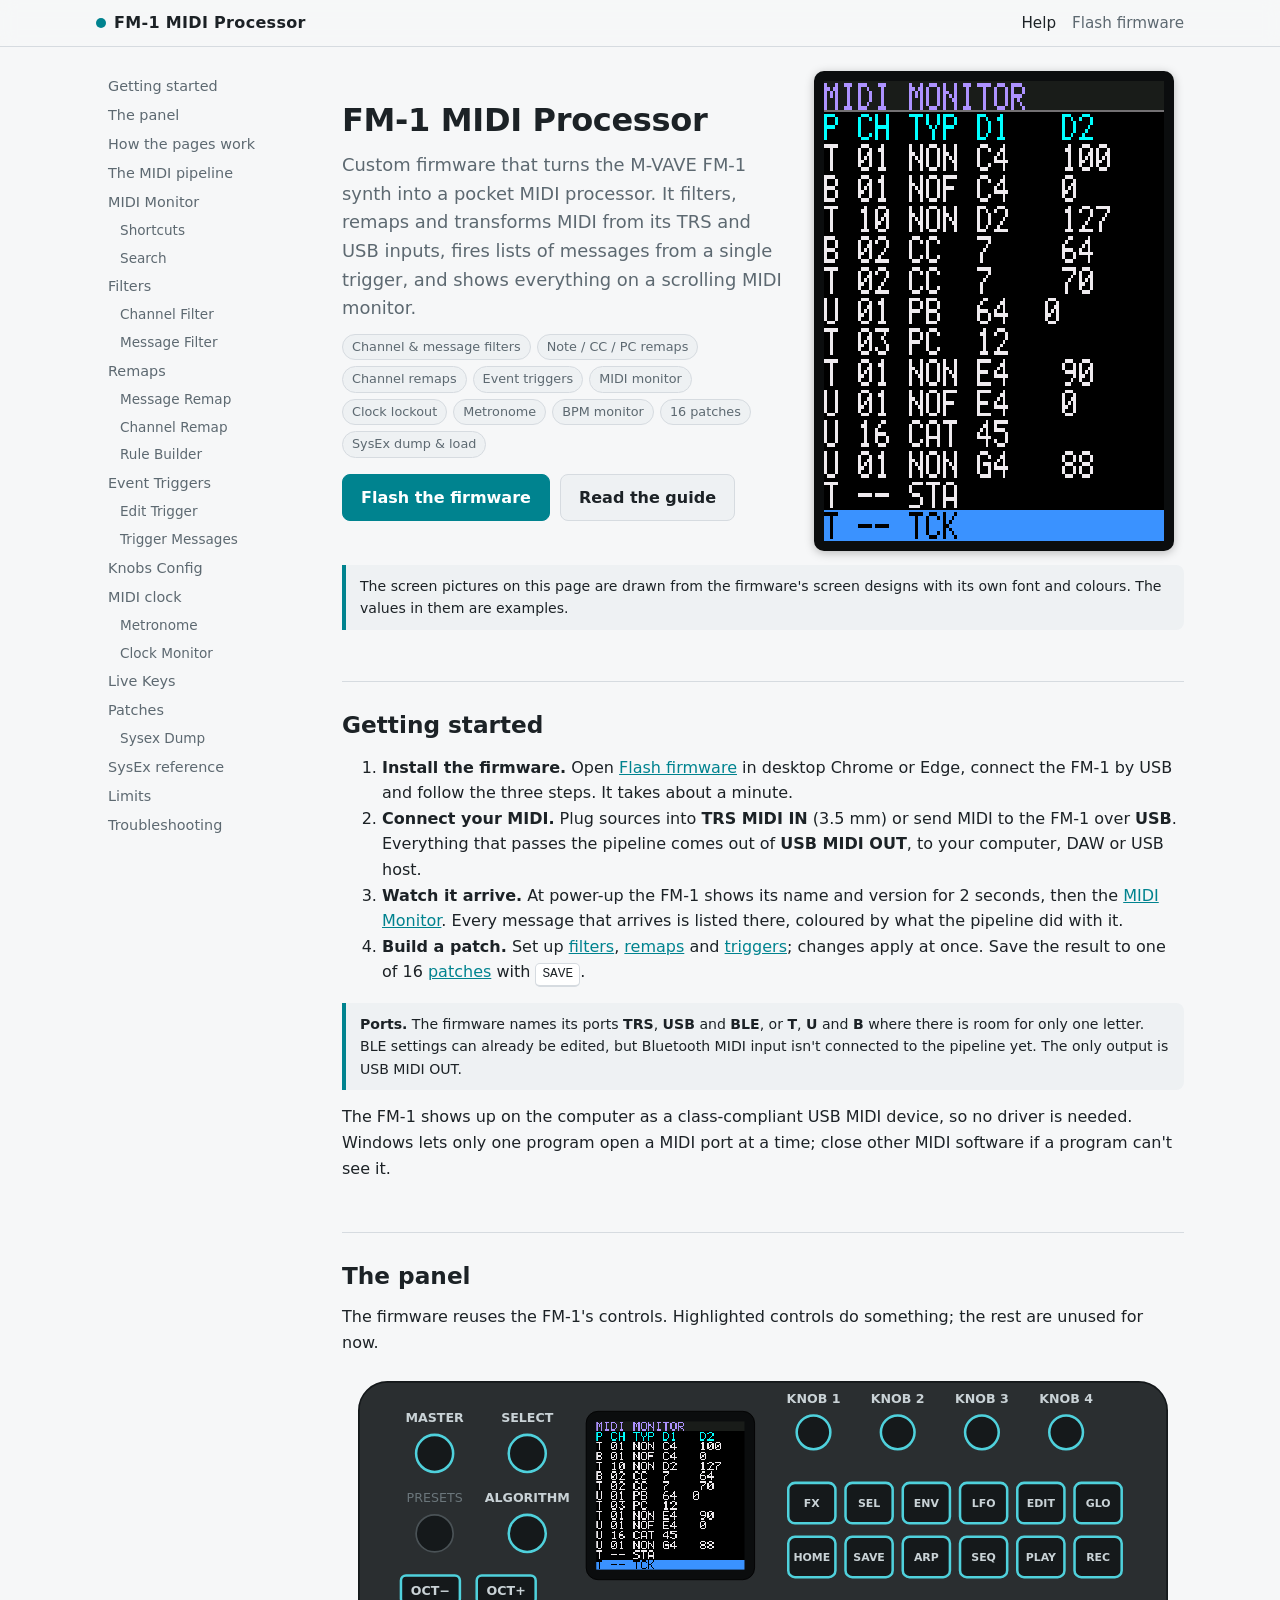
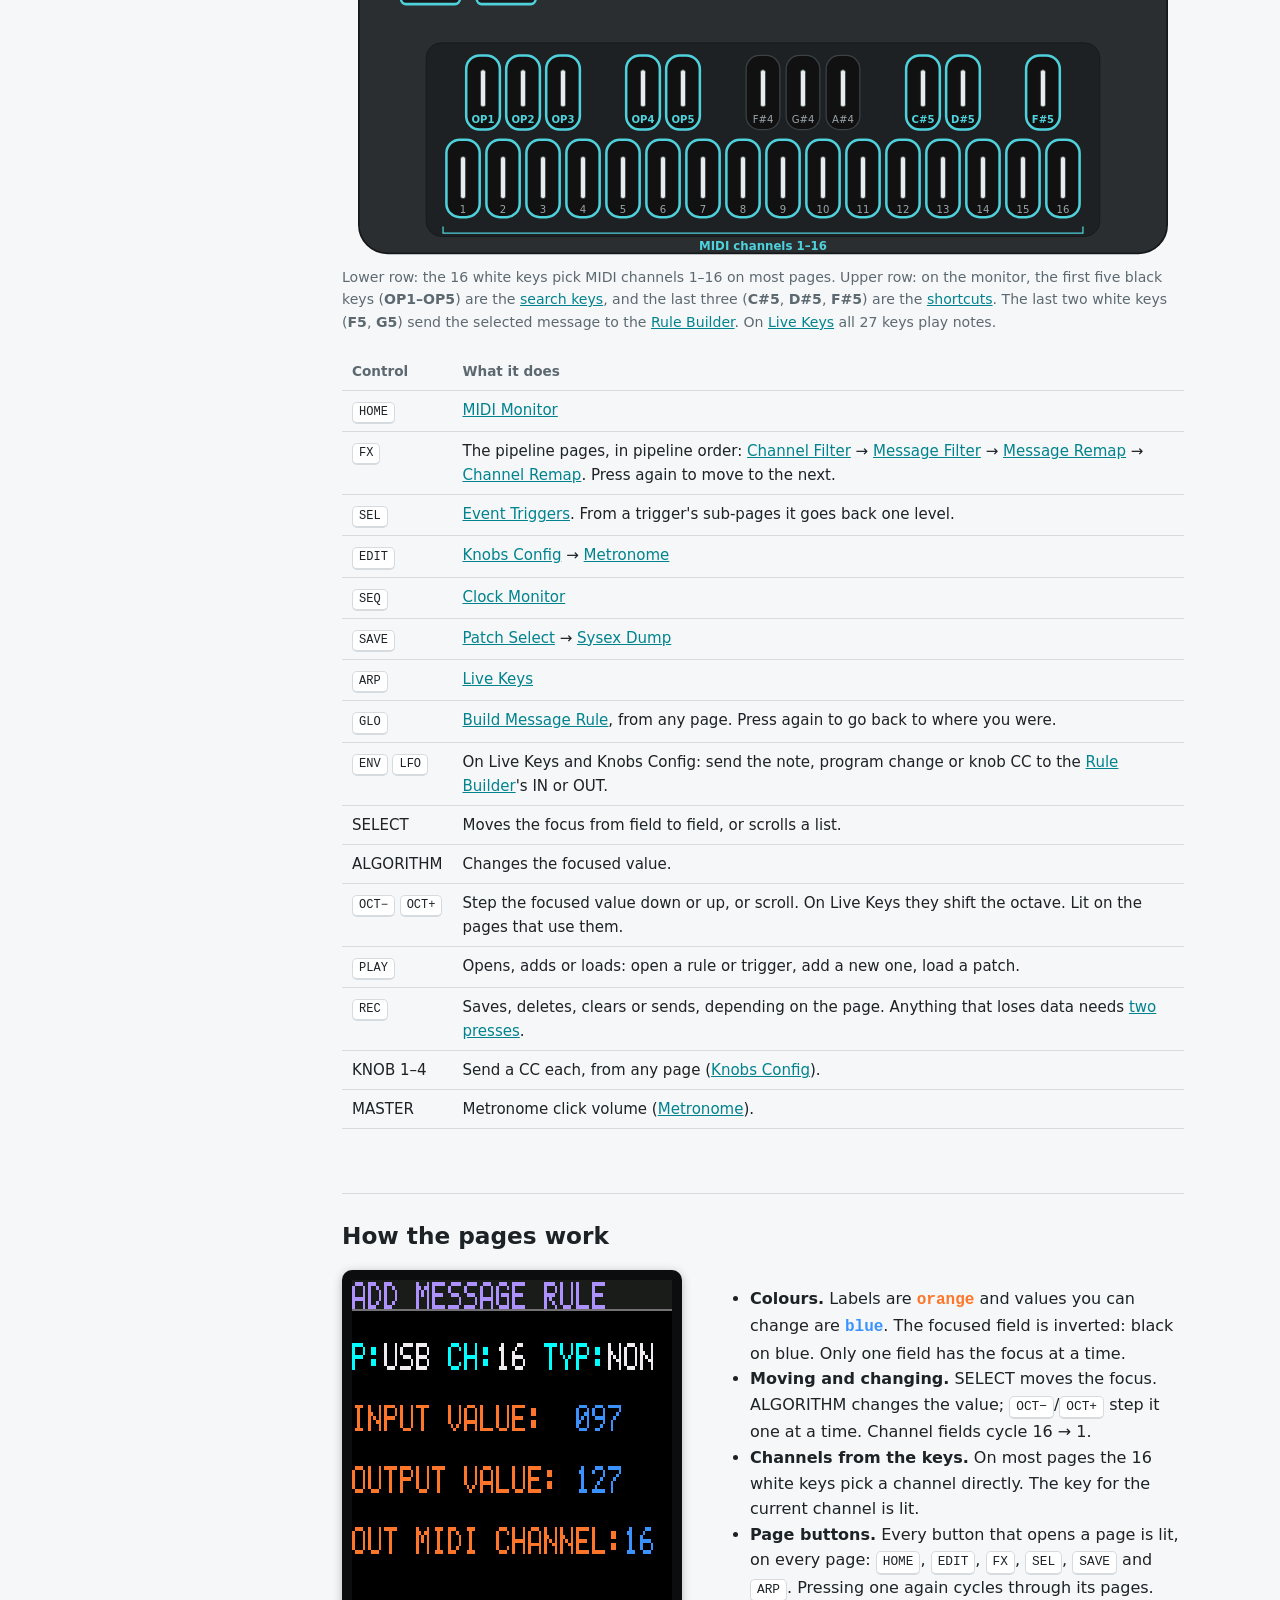
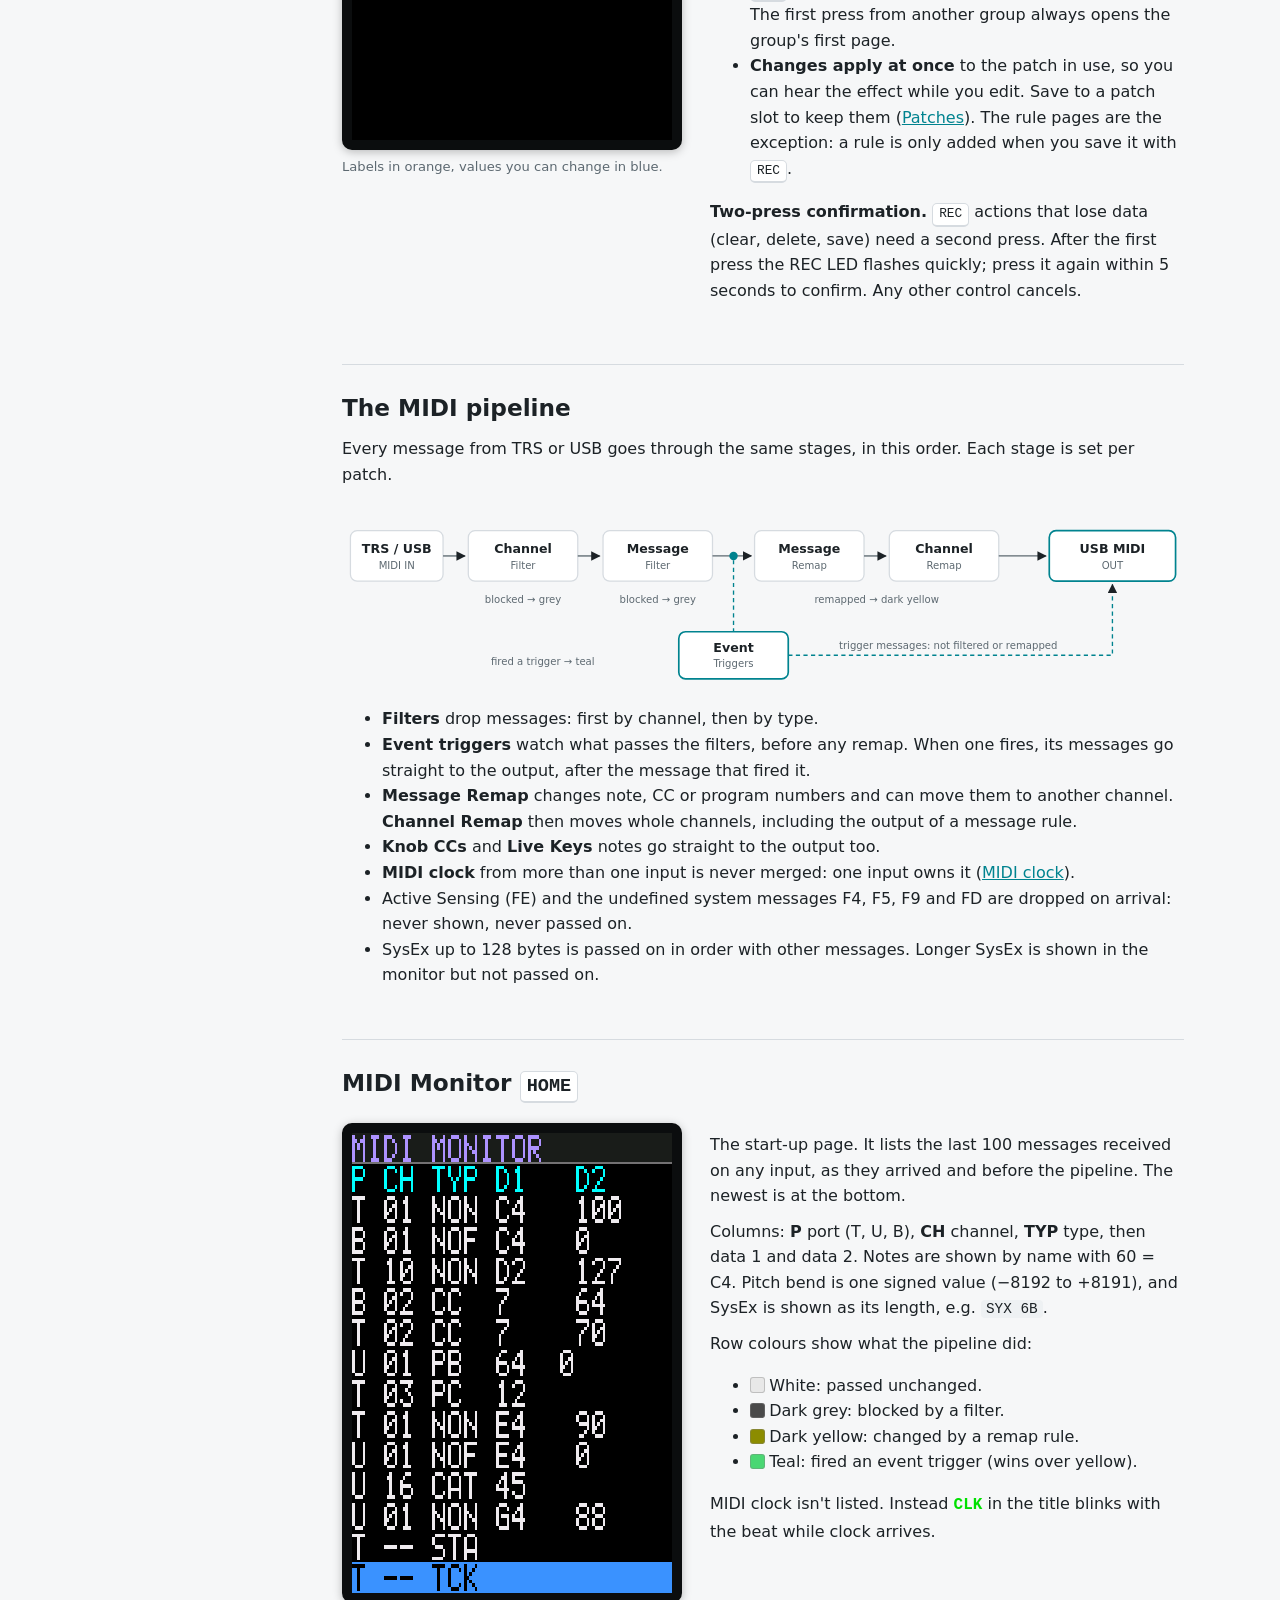
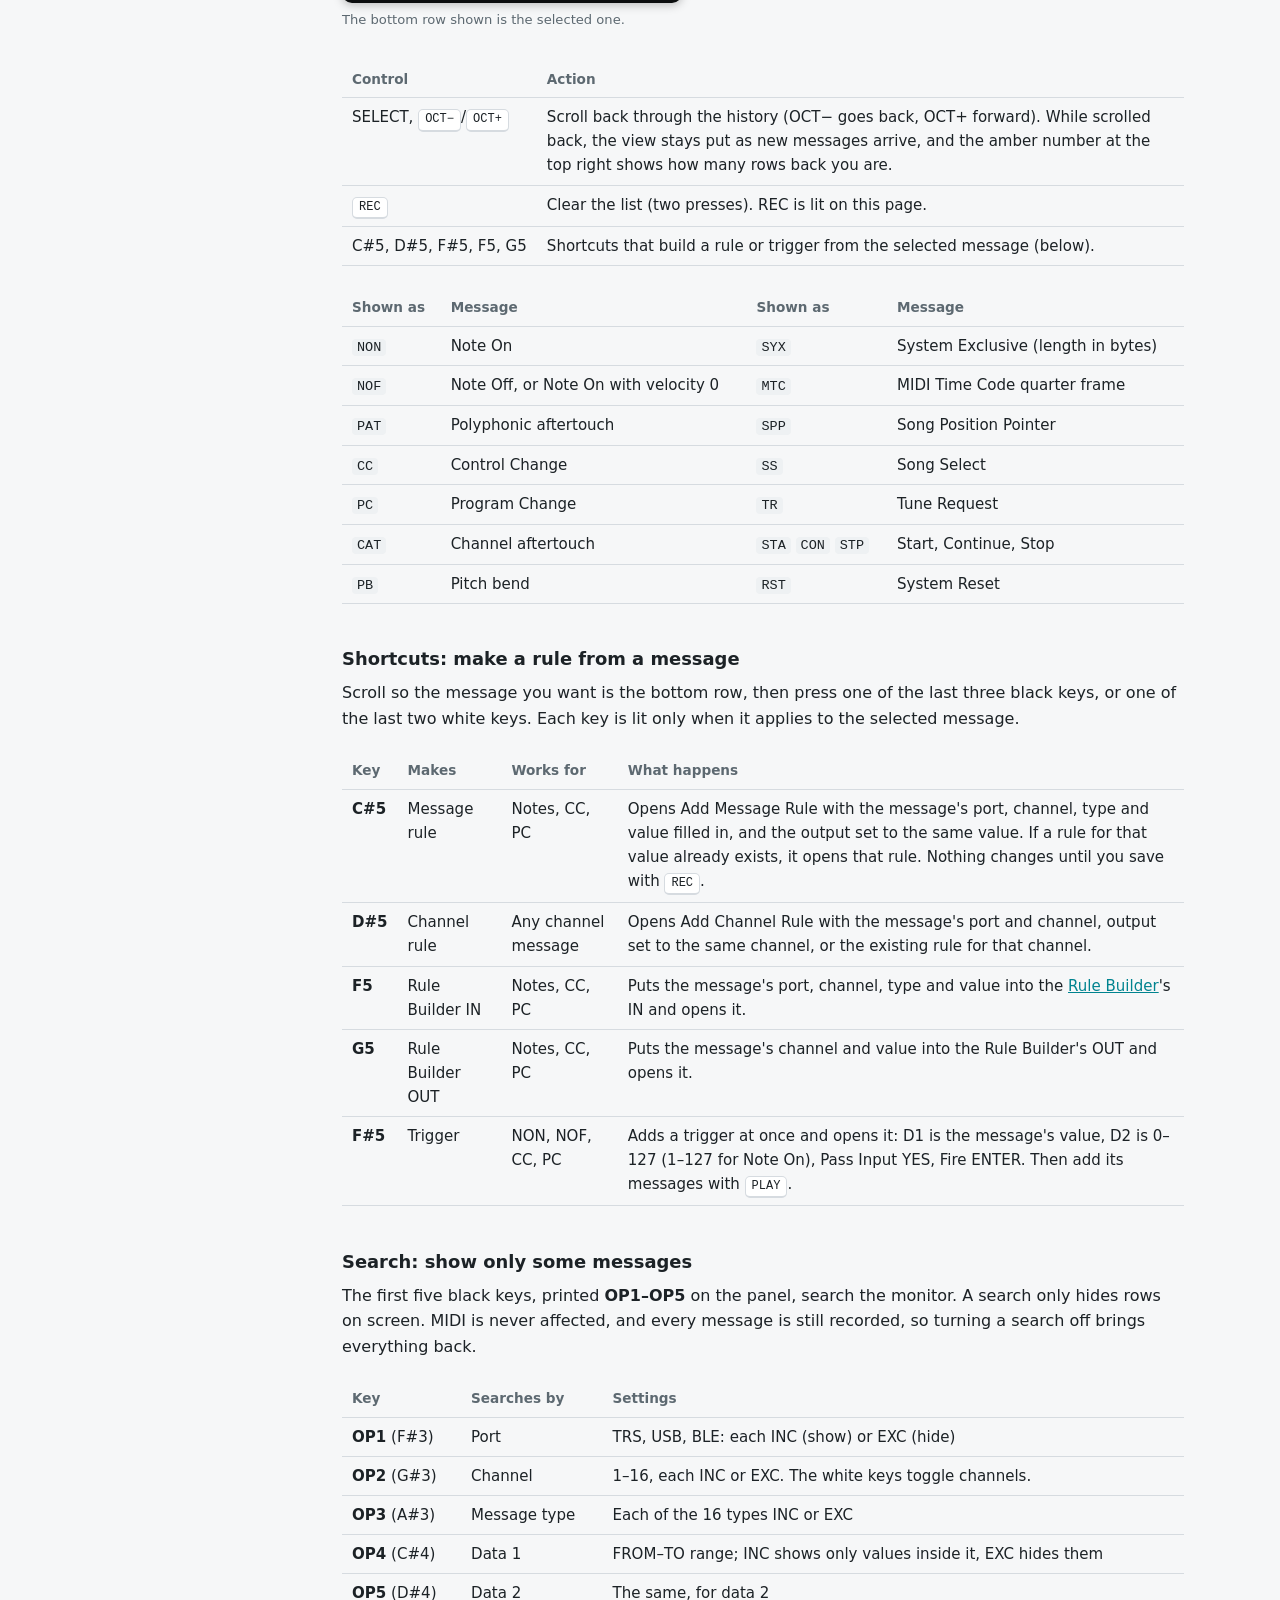
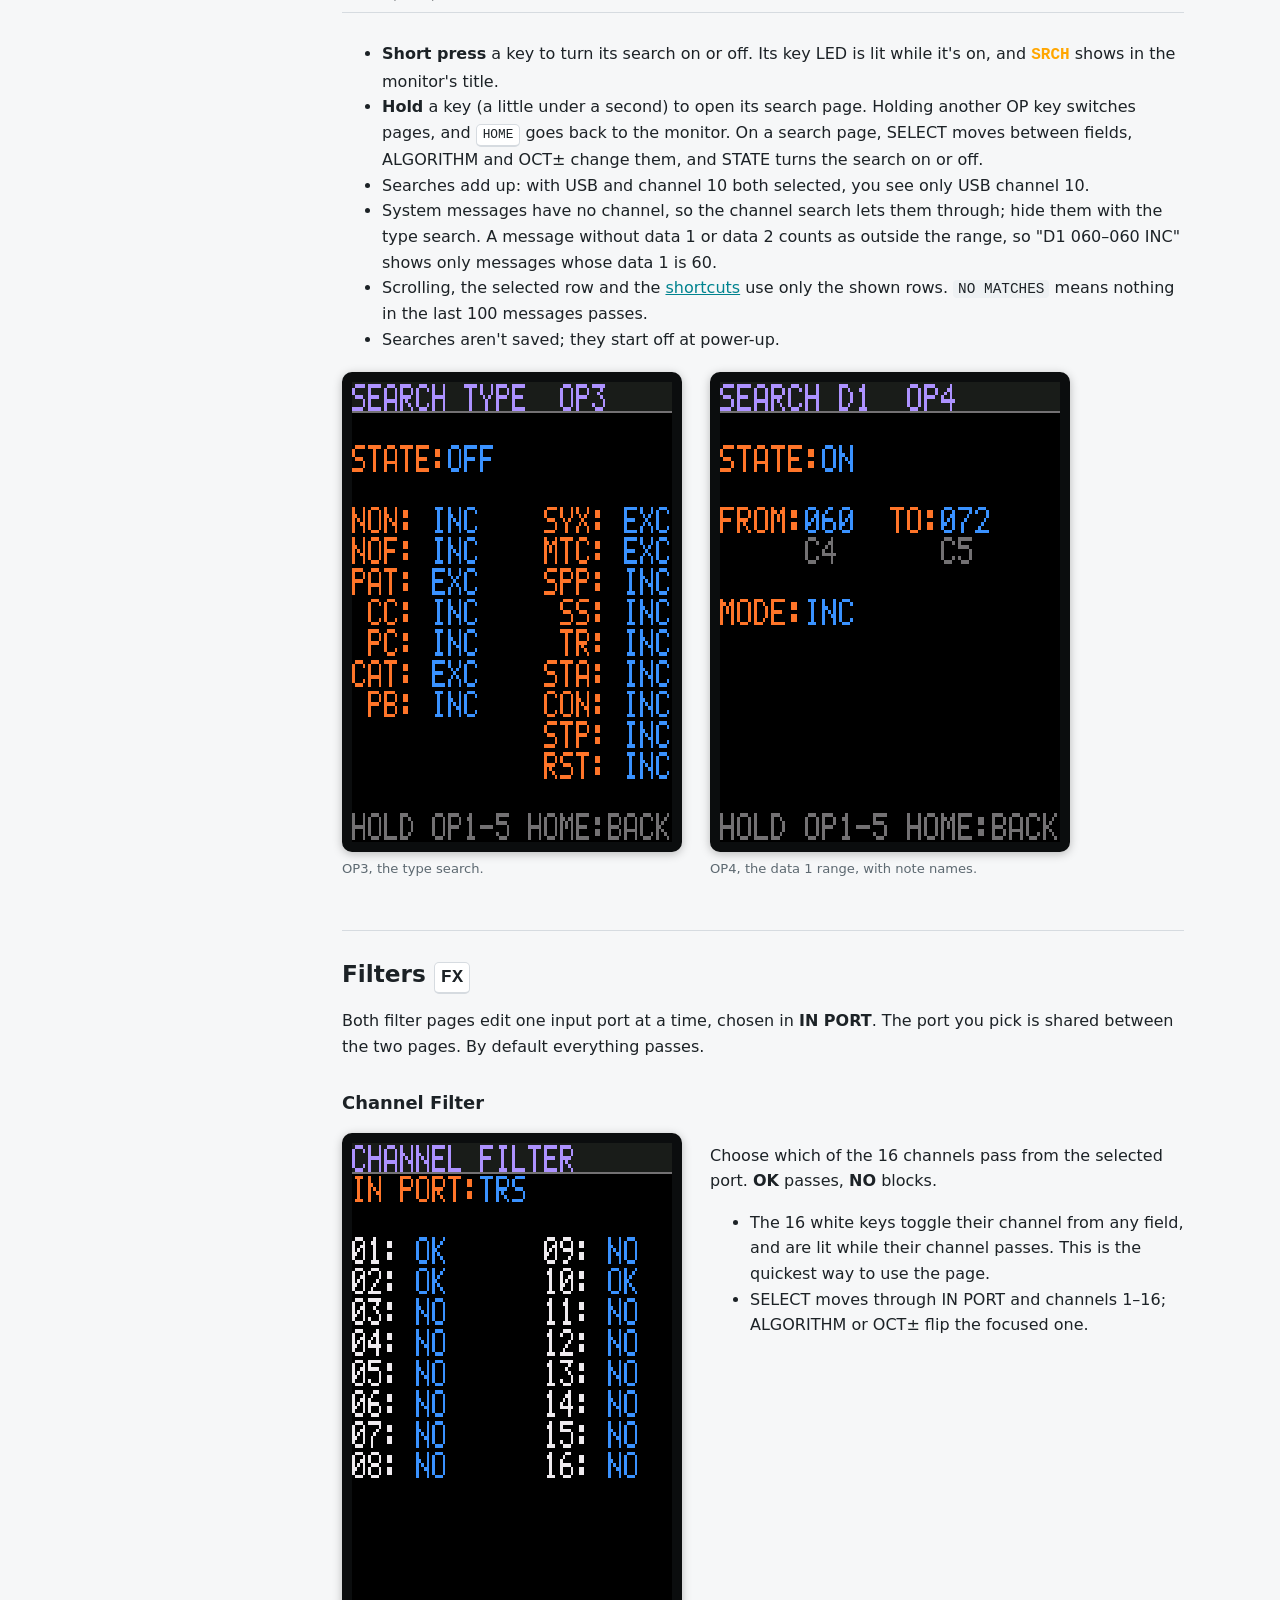
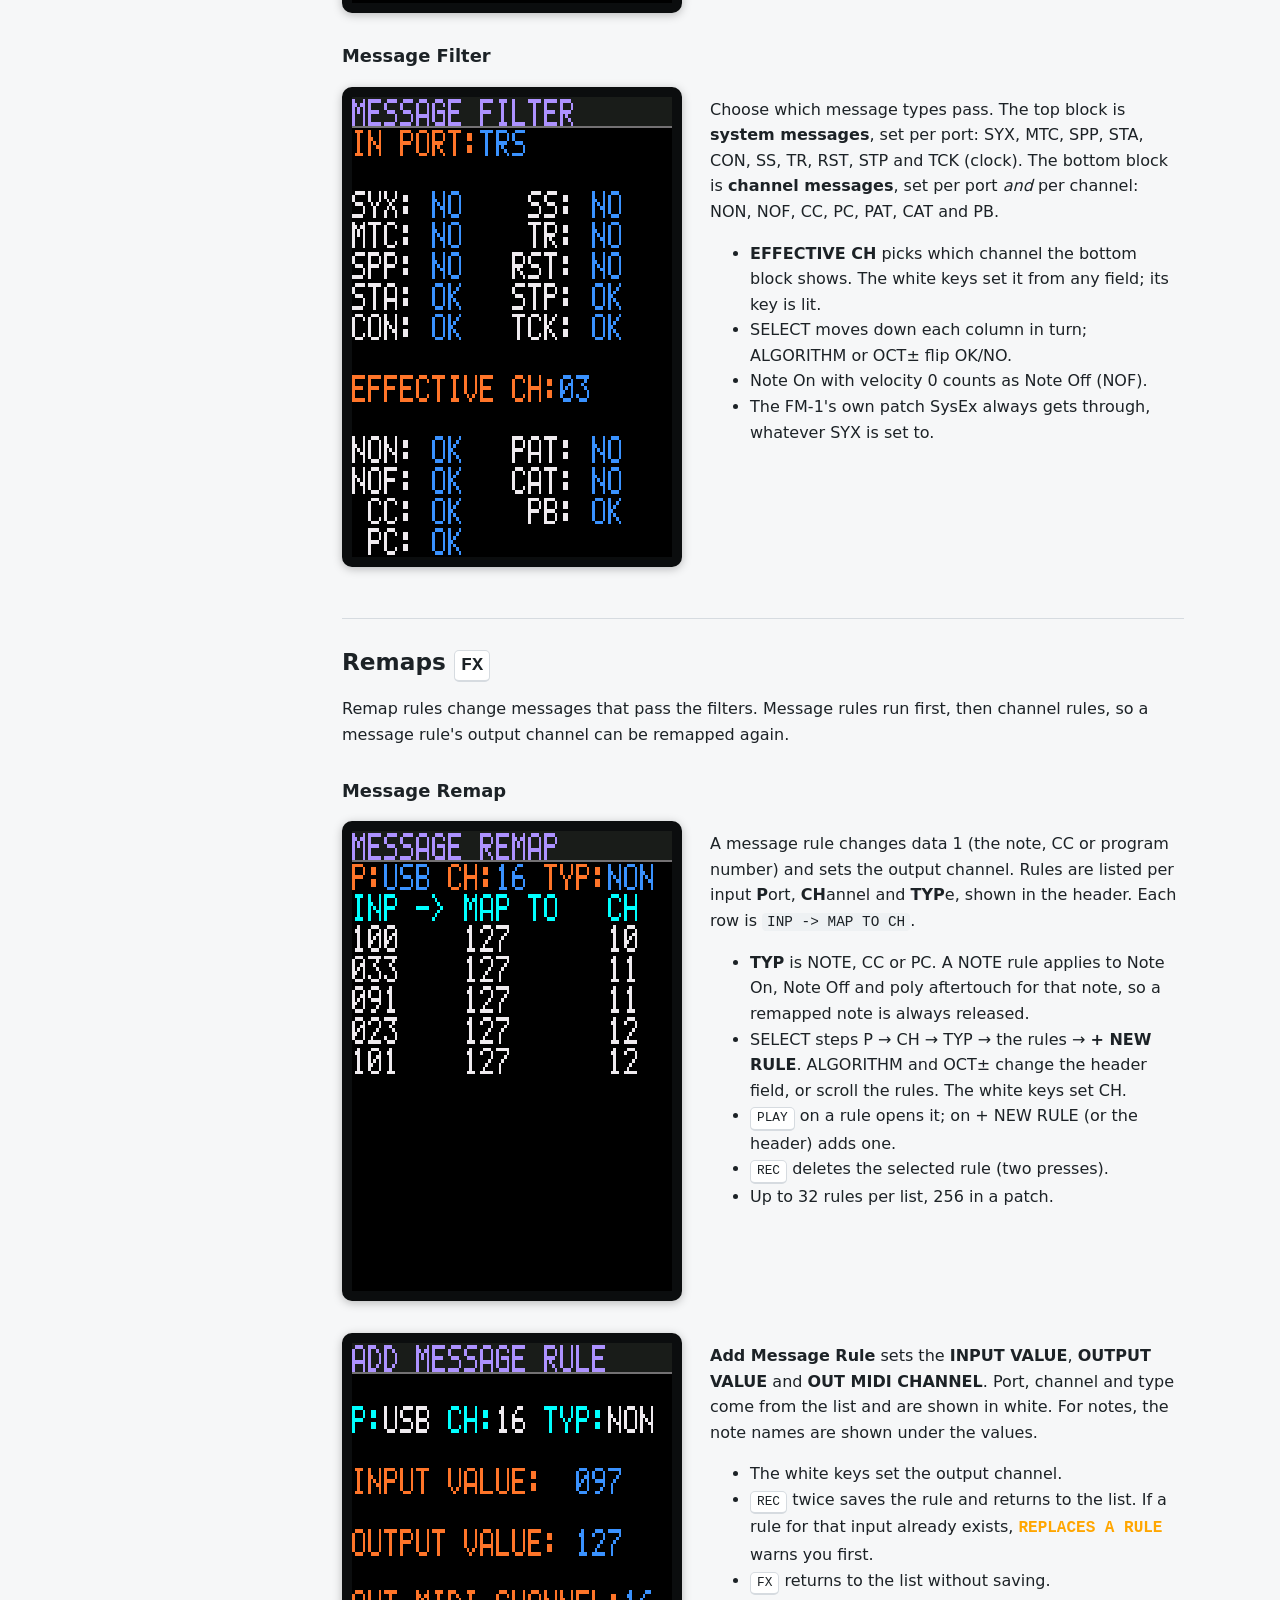
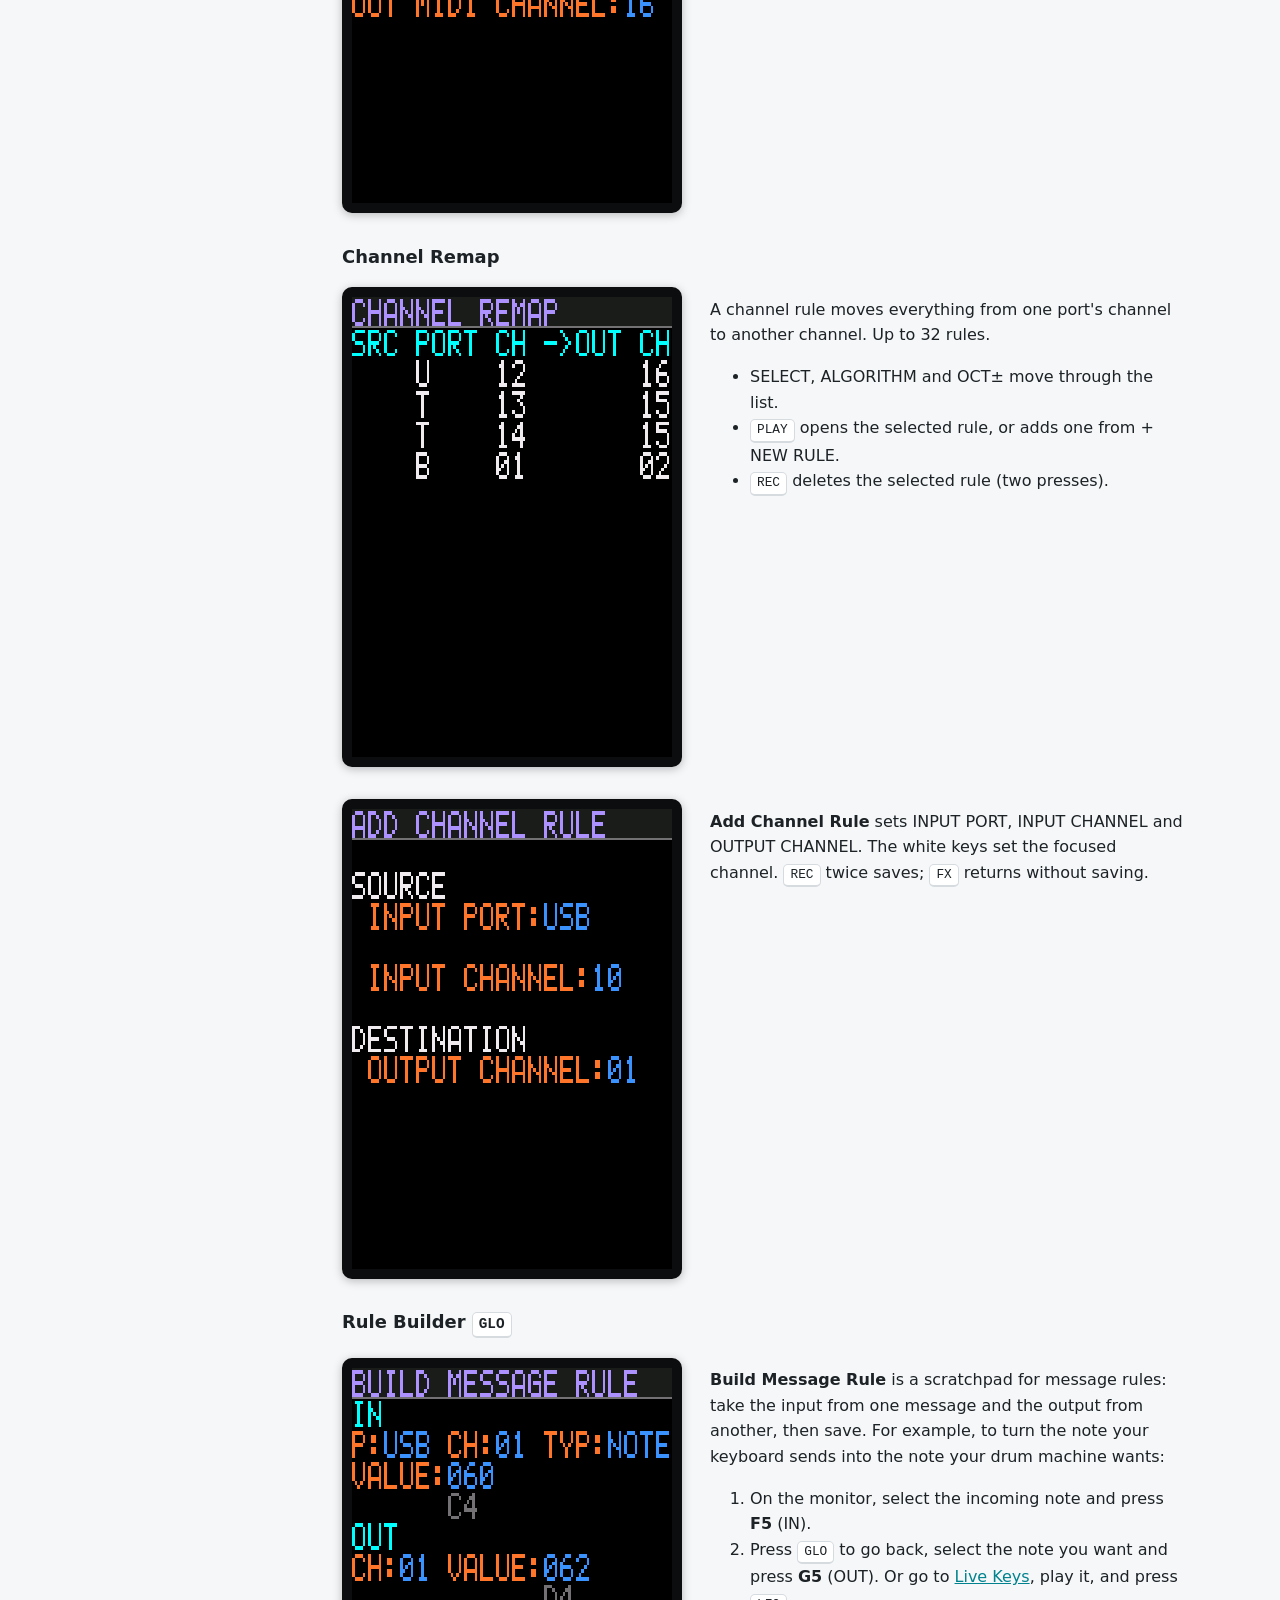
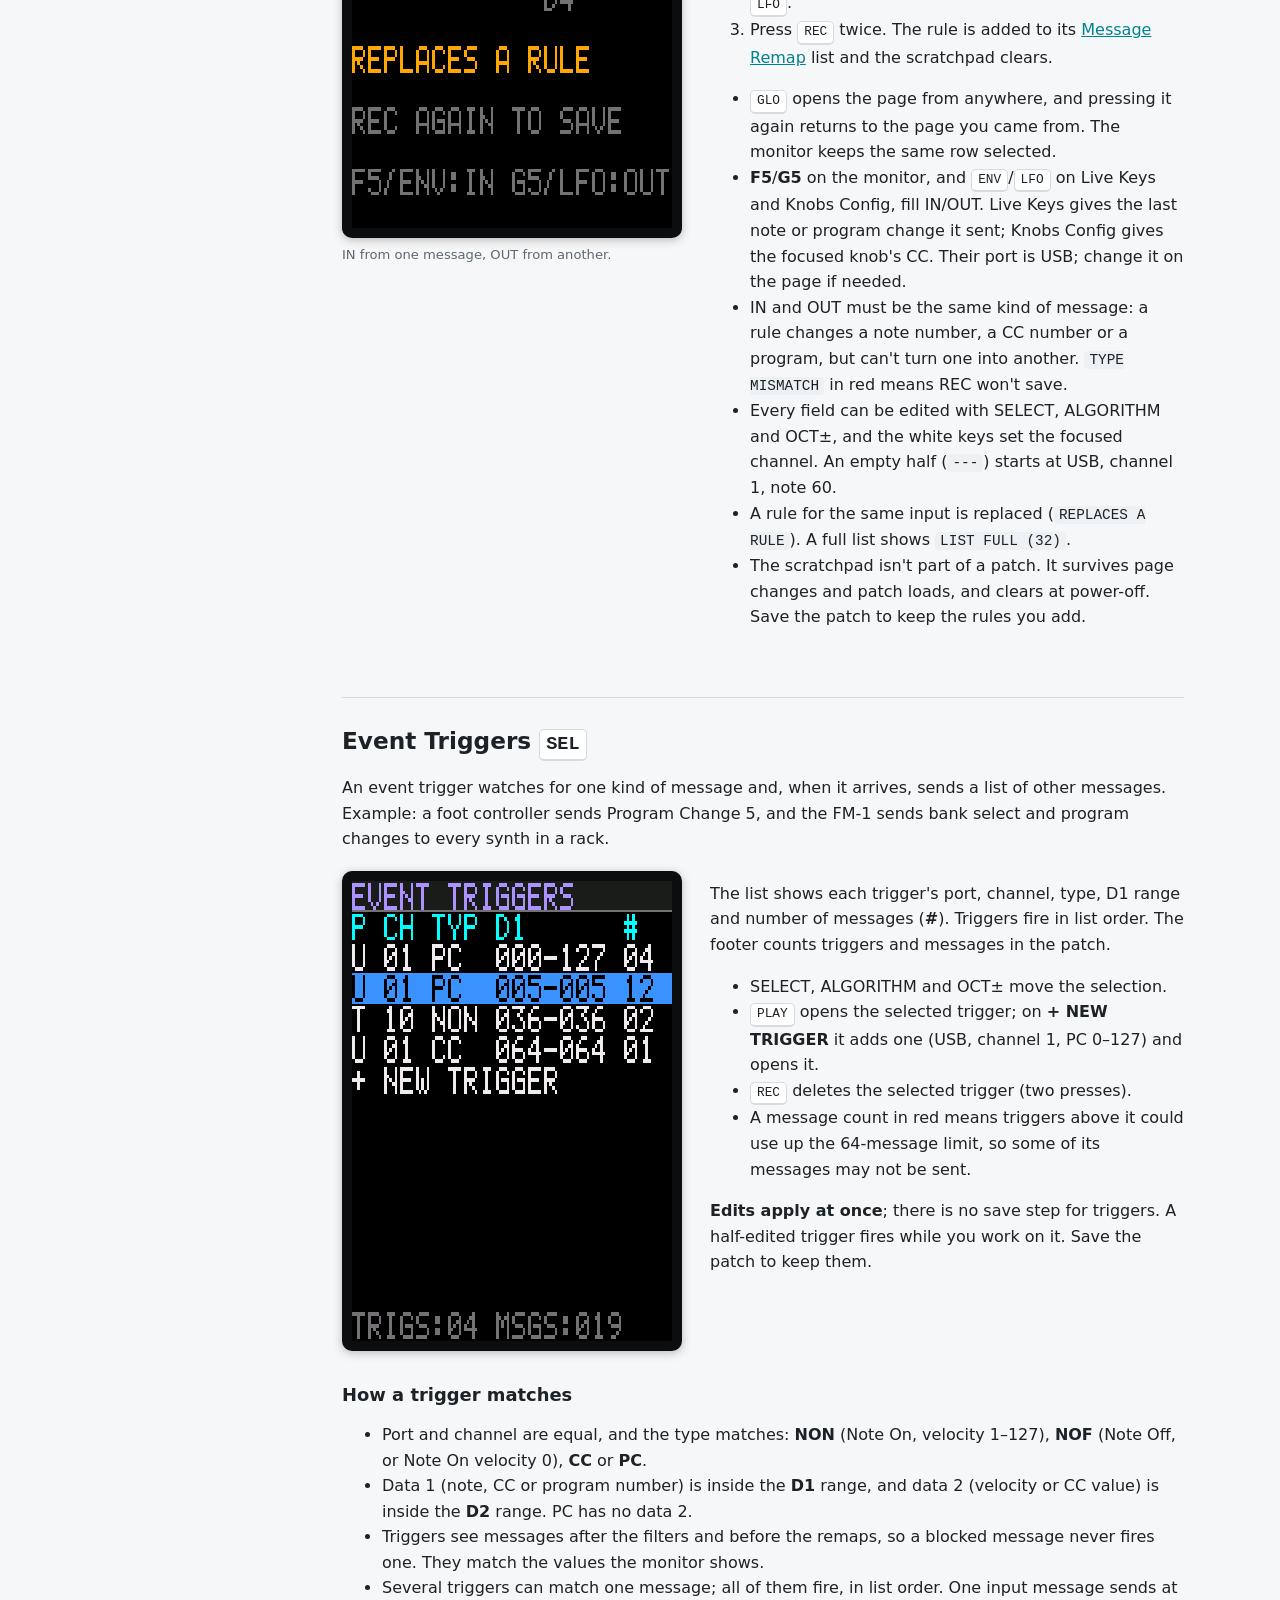
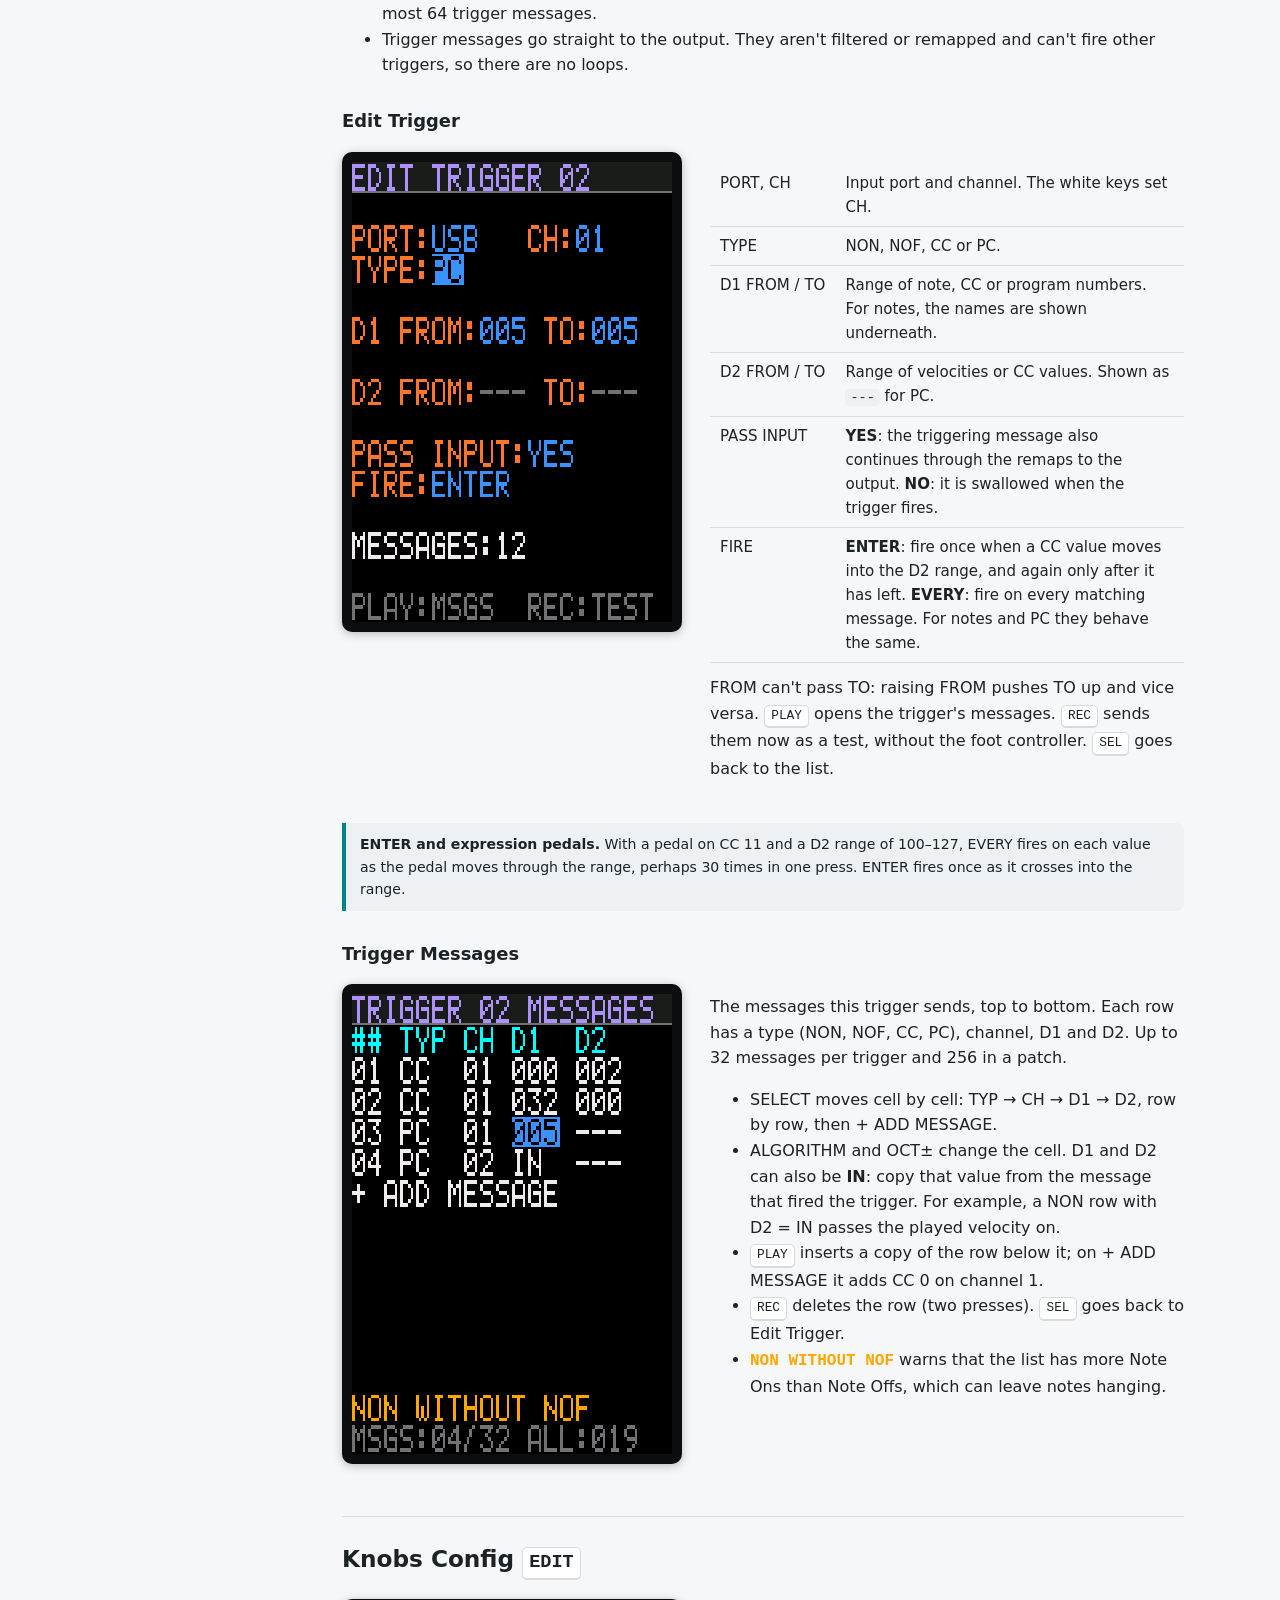
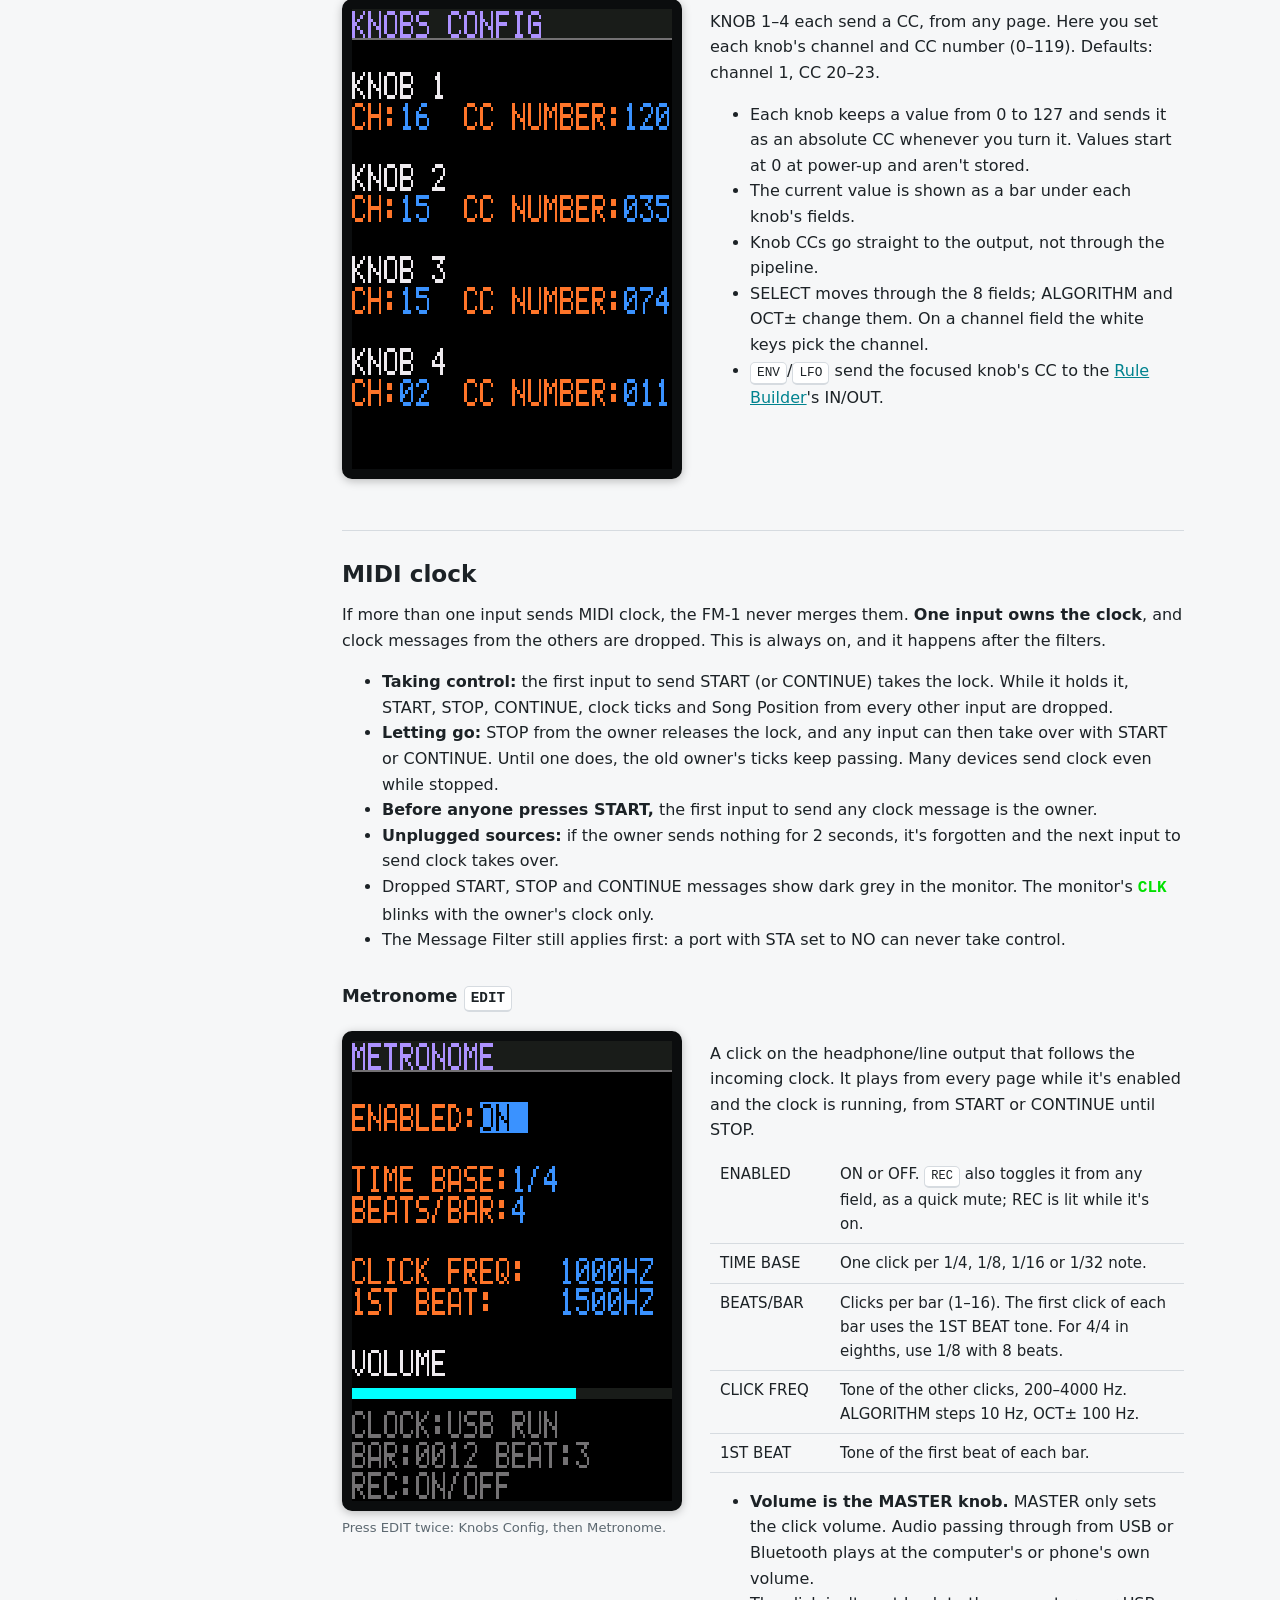
==== html/index.html @ e274faca "FM-1 MIDI Processor firmware, tools, design docs and site Custom firmware that turns the M-VAVE FM-1" ====
<!doctype html>
<html lang="en">
<head>
<meta charset="utf-8">
<meta name="viewport" content="width=device-width,initial-scale=1">
<title>FM-1 MIDI Processor</title>
<meta name="description" content="Custom firmware that turns the M-VAVE FM-1 into a MIDI processor: filters, remaps, event triggers, a MIDI monitor and SysEx patch storage.">
<link rel="stylesheet" href="site.css">
<style>
.layout { display: grid; grid-template-columns: 210px minmax(0, 1fr); gap: 36px; }
.toc { position: sticky; top: 72px; align-self: start; font-size: .9rem; max-height: calc(100vh - 90px); overflow: auto; padding-bottom: 20px; }
.toc a { display: block; text-decoration: none; color: var(--dim); padding: 3px 0 3px 10px; border-left: 2px solid transparent; }
.toc a:hover { color: var(--text); border-left-color: var(--line); }
.toc .sub { padding-left: 22px; font-size: .85rem; }
@media (max-width: 900px) { .layout { grid-template-columns: minmax(0, 1fr); } .toc { display: none; } }
.hero { display: grid; grid-template-columns: minmax(0, 1.2fr) minmax(0, 1fr); gap: 28px; align-items: center; margin-bottom: 8px; }
@media (max-width: 760px) { .hero { grid-template-columns: minmax(0, 1fr); } }
main { min-width: 0; }
.hero .actions { display: flex; flex-wrap: wrap; gap: 10px; margin-top: 16px; }
.btn { display: inline-block; padding: 10px 18px; border-radius: 8px; text-decoration: none; font-weight: 600; border: 1px solid var(--line); color: var(--text); background: var(--panel2); }
.btn.primary { background: var(--accent); color: var(--accent-ink); border-color: var(--accent); }
.diagram { width: 100%; height: auto; display: block; }
.diagram text { font-family: system-ui, -apple-system, "Segoe UI", sans-serif; }
.controls th:first-child, .controls td:first-child { width: 120px; white-space: nowrap; }
.chips { display: flex; flex-wrap: wrap; gap: 6px; margin: .4em 0; }
.chip { font-size: .8rem; padding: 2px 9px; border-radius: 999px; background: var(--panel2); border: 1px solid var(--line); color: var(--dim); }
.lcd-text { font-family: ui-monospace, Consolas, monospace; font-weight: 700; }
</style>
</head>
<body>
<header class="topbar"><div class="inner">
  <a class="brand" href="index.html"><span class="dot"></span>FM-1 MIDI Processor</a>
  <nav><a href="index.html" aria-current="page">Help</a><a href="flash.html">Flash firmware</a></nav>
</div></header>

<div class="wrap layout">
<nav class="toc" aria-label="Contents">
  <a href="#start">Getting started</a>
  <a href="#panel">The panel</a>
  <a href="#conventions">How the pages work</a>
  <a href="#flow">The MIDI pipeline</a>
  <a href="#monitor">MIDI Monitor</a>
  <a class="sub" href="#shortcuts">Shortcuts</a>
  <a class="sub" href="#search">Search</a>
  <a href="#filters">Filters</a>
  <a class="sub" href="#channel-filter">Channel Filter</a>
  <a class="sub" href="#message-filter">Message Filter</a>
  <a href="#remaps">Remaps</a>
  <a class="sub" href="#message-remap">Message Remap</a>
  <a class="sub" href="#channel-remap">Channel Remap</a>
  <a class="sub" href="#rule-builder">Rule Builder</a>
  <a href="#triggers">Event Triggers</a>
  <a class="sub" href="#edit-trigger">Edit Trigger</a>
  <a class="sub" href="#trigger-messages">Trigger Messages</a>
  <a href="#knobs">Knobs Config</a>
  <a href="#clock">MIDI clock</a>
  <a class="sub" href="#metronome">Metronome</a>
  <a class="sub" href="#clock-monitor">Clock Monitor</a>
  <a href="#live-keys">Live Keys</a>
  <a href="#patches">Patches</a>
  <a class="sub" href="#sysex-dump">Sysex Dump</a>
  <a href="#sysex">SysEx reference</a>
  <a href="#limits">Limits</a>
  <a href="#troubleshooting">Troubleshooting</a>
</nav>

<main>
<section class="hero">
  <div>
    <h1>FM-1 MIDI Processor</h1>
    <p class="lead">Custom firmware that turns the M-VAVE FM-1 synth into a pocket MIDI processor. It filters, remaps and transforms MIDI from its TRS and USB inputs, fires lists of messages from a single trigger, and shows everything on a scrolling MIDI monitor.</p>
    <div class="chips">
      <span class="chip">Channel &amp; message filters</span><span class="chip">Note / CC / PC remaps</span>
      <span class="chip">Channel remaps</span><span class="chip">Event triggers</span><span class="chip">MIDI monitor</span>
      <span class="chip">Clock lockout</span><span class="chip">Metronome</span><span class="chip">BPM monitor</span><span class="chip">16 patches</span><span class="chip">SysEx dump &amp; load</span>
    </div>
    <div class="actions">
      <a class="btn primary" href="flash.html">Flash the firmware</a>
      <a class="btn" href="#start">Read the guide</a>
    </div>
  </div>
  <img class="lcd" src="img/screens/midi-monitor.png" width="480" height="480" alt="The MIDI Monitor screen: a list of incoming messages with port, channel, type and data columns.">
</section>

<p class="note small">The screen pictures on this page are drawn from the firmware's screen designs with its own font and colours. The values in them are examples.</p>

<!-- ===================================================================== -->
<h2 id="start">Getting started</h2>
<ol>
  <li><strong>Install the firmware.</strong> Open <a href="flash.html">Flash firmware</a> in desktop Chrome or Edge, connect the FM-1 by USB and follow the three steps. It takes about a minute.</li>
  <li><strong>Connect your MIDI.</strong> Plug sources into <strong>TRS MIDI IN</strong> (3.5&nbsp;mm) or send MIDI to the FM-1 over <strong>USB</strong>. Everything that passes the pipeline comes out of <strong>USB MIDI OUT</strong>, to your computer, DAW or USB host.</li>
  <li><strong>Watch it arrive.</strong> At power-up the FM-1 shows its name and version for 2 seconds, then the <a href="#monitor">MIDI Monitor</a>. Every message that arrives is listed there, coloured by what the pipeline did with it.</li>
  <li><strong>Build a patch.</strong> Set up <a href="#filters">filters</a>, <a href="#remaps">remaps</a> and <a href="#triggers">triggers</a>; changes apply at once. Save the result to one of 16 <a href="#patches">patches</a> with <kbd>SAVE</kbd>.</li>
</ol>
<div class="note small">
  <strong>Ports.</strong> The firmware names its ports <strong>TRS</strong>, <strong>USB</strong> and <strong>BLE</strong>, or <strong>T</strong>, <strong>U</strong> and <strong>B</strong> where there is room for only one letter. BLE settings can already be edited, but Bluetooth MIDI input isn't connected to the pipeline yet. The only output is USB MIDI OUT.
</div>
<p>The FM-1 shows up on the computer as a class-compliant USB MIDI device, so no driver is needed. Windows lets only one program open a MIDI port at a time; close other MIDI software if a program can't see it.</p>

<!-- ===================================================================== -->
<h2 id="panel">The panel</h2>
<p>The firmware reuses the FM-1's controls. Highlighted controls do something; the rest are unused for now.</p>

<svg class="diagram" viewBox="0 0 1000 600" role="img" aria-labelledby="panel-title panel-desc">
  <title id="panel-title">FM-1 control layout</title>
  <desc id="panel-desc">The encoders SELECT and ALGORITHM, the OCT minus and plus buttons, KNOB 1 to 4, twelve buttons in two rows, and 27 keys: 16 white keys in the lower row for channels 1 to 16 and 11 black keys in the upper row, the last three of which are monitor shortcuts.</desc>
  <defs>
    <style>
      .body{fill:#2a2e30;stroke:#14181a;stroke-width:2}
      .knob{fill:#15191b;stroke:#4a5256;stroke-width:2}
      .key{fill:#111;stroke:#3a4246;stroke-width:1.5}
      .pbtn{fill:#15191b;stroke:#3a4246;stroke-width:1.5}
      .on{stroke:#4fd1dc;stroke-width:3}
      .lbl{fill:#c9d2d6;font-size:15px;font-weight:600;text-anchor:middle}
      .lbl.off{fill:#6b767b;font-weight:400}
      .ann{fill:#4fd1dc;font-size:14px;font-weight:600}
      .annline{stroke:#4fd1dc;stroke-width:1.5;fill:none}
      .white{fill:#e9ecee;stroke:#3a4246;stroke-width:1}
      .tiny{fill:#9aa5aa;font-size:12px;text-anchor:middle}
    </style>
  </defs>
  <rect class="body" x="20" y="20" width="960" height="560" rx="34"/>
  <!-- encoders -->
  <circle class="knob on" cx="110" cy="105" r="22"/><text class="lbl" x="110" y="68">MASTER</text>
  <circle class="knob on" cx="220" cy="105" r="22"/><text class="lbl" x="220" y="68">SELECT</text>
  <circle class="knob" cx="110" cy="200" r="22"/><text class="lbl off" x="110" y="163">PRESETS</text>
  <circle class="knob on" cx="220" cy="200" r="22"/><text class="lbl" x="220" y="163">ALGORITHM</text>
  <rect class="pbtn on" x="70" y="250" width="70" height="34" rx="6"/><text class="lbl" x="105" y="273">OCT−</text>
  <rect class="pbtn on" x="160" y="250" width="70" height="34" rx="6"/><text class="lbl" x="195" y="273">OCT+</text>
  <!-- screen -->
  <rect x="290" y="55" width="200" height="200" rx="14" fill="#0b0d0e" stroke="#000"/>
  <image href="img/screens/midi-monitor.png" x="302" y="67" width="176" height="176" preserveAspectRatio="none" style="image-rendering:pixelated"/>
  <!-- knobs 1-4 -->
  <g>
    <circle class="knob on" cx="560" cy="80" r="20"/><text class="lbl" x="560" y="45">KNOB 1</text>
    <circle class="knob on" cx="660" cy="80" r="20"/><text class="lbl" x="660" y="45">KNOB 2</text>
    <circle class="knob on" cx="760" cy="80" r="20"/><text class="lbl" x="760" y="45">KNOB 3</text>
    <circle class="knob on" cx="860" cy="80" r="20"/><text class="lbl" x="860" y="45">KNOB 4</text>
  </g>
  <!-- button grid -->
  <g id="buttons"></g>
  <!-- keyboard -->
  <rect x="100" y="330" width="800" height="230" rx="18" fill="#1d2123" stroke="#14181a"/>
  <g id="keys"></g>
  <!-- annotations -->
  <path class="annline" d="M120 548 L120 556 L880 556 L880 548"/>
</svg>
<p class="small muted" style="margin-top:-4px">Lower row: the 16 white keys pick MIDI channels 1–16 on most pages. Upper row: on the monitor, the first five black keys (<b>OP1–OP5</b>) are the <a href="#search">search keys</a>, and the last three (<b>C#5</b>, <b>D#5</b>, <b>F#5</b>) are the <a href="#shortcuts">shortcuts</a>. The last two white keys (<b>F5</b>, <b>G5</b>) send the selected message to the <a href="#rule-builder">Rule Builder</a>. On <a href="#live-keys">Live Keys</a> all 27 keys play notes.</p>

<div class="table-wrap"><table>
  <thead><tr><th>Control</th><th>What it does</th></tr></thead>
  <tbody>
    <tr><td><kbd>HOME</kbd></td><td><a href="#monitor">MIDI Monitor</a></td></tr>
    <tr><td><kbd>FX</kbd></td><td>The pipeline pages, in pipeline order: <a href="#channel-filter">Channel Filter</a> → <a href="#message-filter">Message Filter</a> → <a href="#message-remap">Message Remap</a> → <a href="#channel-remap">Channel Remap</a>. Press again to move to the next.</td></tr>
    <tr><td><kbd>SEL</kbd></td><td><a href="#triggers">Event Triggers</a>. From a trigger's sub-pages it goes back one level.</td></tr>
    <tr><td><kbd>EDIT</kbd></td><td><a href="#knobs">Knobs Config</a> → <a href="#metronome">Metronome</a></td></tr>
    <tr><td><kbd>SEQ</kbd></td><td><a href="#clock-monitor">Clock Monitor</a></td></tr>
    <tr><td><kbd>SAVE</kbd></td><td><a href="#patches">Patch Select</a> → <a href="#sysex-dump">Sysex Dump</a></td></tr>
    <tr><td><kbd>ARP</kbd></td><td><a href="#live-keys">Live Keys</a></td></tr>
    <tr><td><kbd>GLO</kbd></td><td><a href="#rule-builder">Build Message Rule</a>, from any page. Press again to go back to where you were.</td></tr>
    <tr><td><kbd>ENV</kbd> <kbd>LFO</kbd></td><td>On Live Keys and Knobs Config: send the note, program change or knob CC to the <a href="#rule-builder">Rule Builder</a>'s IN or OUT.</td></tr>
    <tr><td>SELECT</td><td>Moves the focus from field to field, or scrolls a list.</td></tr>
    <tr><td>ALGORITHM</td><td>Changes the focused value.</td></tr>
    <tr><td><kbd>OCT−</kbd> <kbd>OCT+</kbd></td><td>Step the focused value down or up, or scroll. On Live Keys they shift the octave. Lit on the pages that use them.</td></tr>
    <tr><td><kbd>PLAY</kbd></td><td>Opens, adds or loads: open a rule or trigger, add a new one, load a patch.</td></tr>
    <tr><td><kbd>REC</kbd></td><td>Saves, deletes, clears or sends, depending on the page. Anything that loses data needs <a href="#confirm">two presses</a>.</td></tr>
    <tr><td>KNOB 1–4</td><td>Send a CC each, from any page (<a href="#knobs">Knobs Config</a>).</td></tr>
    <tr><td>MASTER</td><td>Metronome click volume (<a href="#metronome">Metronome</a>).</td></tr>
  </tbody>
</table></div>

<!-- ===================================================================== -->
<h2 id="conventions">How the pages work</h2>
<div class="page">
  <figure><img class="lcd" src="img/screens/add-message-remap-rule.png" width="480" height="480" alt="Add Message Rule screen, showing orange labels and blue values"><figcaption>Labels in orange, values you can change in blue.</figcaption></figure>
  <div>
    <ul>
      <li><strong>Colours.</strong> Labels are <span class="lcd-text" style="color:var(--lcd-orange)">orange</span> and values you can change are <span class="lcd-text" style="color:var(--lcd-blue)">blue</span>. The focused field is inverted: black on blue. Only one field has the focus at a time.</li>
      <li><strong>Moving and changing.</strong> SELECT moves the focus. ALGORITHM changes the value; <kbd>OCT−</kbd>/<kbd>OCT+</kbd> step it one at a time. Channel fields cycle 16 → 1.</li>
      <li><strong>Channels from the keys.</strong> On most pages the 16 white keys pick a channel directly. The key for the current channel is lit.</li>
      <li><strong>Page buttons.</strong> Every button that opens a page is lit, on every page: <kbd>HOME</kbd>, <kbd>EDIT</kbd>, <kbd>FX</kbd>, <kbd>SEL</kbd>, <kbd>SAVE</kbd> and <kbd>ARP</kbd>. Pressing one again cycles through its pages. The first press from another group always opens the group's first page.</li>
      <li><strong>Changes apply at once</strong> to the patch in use, so you can hear the effect while you edit. Save to a patch slot to keep them (<a href="#patches">Patches</a>). The rule pages are the exception: a rule is only added when you save it with <kbd>REC</kbd>.</li>
    </ul>
    <p id="confirm"><strong>Two-press confirmation.</strong> <kbd>REC</kbd> actions that lose data (clear, delete, save) need a second press. After the first press the REC LED flashes quickly; press it again within 5 seconds to confirm. Any other control cancels.</p>
  </div>
</div>

<!-- ===================================================================== -->
<h2 id="flow">The MIDI pipeline</h2>
<p>Every message from TRS or USB goes through the same stages, in this order. Each stage is set per patch.</p>
<svg class="diagram" viewBox="0 0 1000 230" role="img" aria-labelledby="flow-title flow-desc">
  <title id="flow-title">Pipeline</title>
  <desc id="flow-desc">TRS and USB input go to the Channel Filter, then the Message Filter. Event triggers watch the messages there. Messages continue to Message Remap, then Channel Remap, then USB MIDI OUT. Trigger messages and knob CCs go straight to USB MIDI OUT.</desc>
  <defs>
    <marker id="arr" viewBox="0 0 10 10" refX="9" refY="5" markerWidth="7" markerHeight="7" orient="auto-start-reverse"><path d="M0 0 L10 5 L0 10 z" fill="currentColor"/></marker>
    <style>
      .fbox{fill:var(--panel);stroke:var(--line);stroke-width:1.5}
      .fbox.hl{stroke:var(--accent);stroke-width:2}
      .ft{fill:var(--text);font-size:15px;font-weight:600;text-anchor:middle}
      .fs{fill:var(--dim);font-size:12px;text-anchor:middle}
      .fl{stroke:var(--dim);stroke-width:1.6;fill:none;color:var(--dim)}
      .fl.acc{stroke:var(--accent);color:var(--accent);stroke-dasharray:5 4}
    </style>
  </defs>
  <rect class="fbox" x="10" y="40" width="110" height="60" rx="8"/><text class="ft" x="65" y="66">TRS / USB</text><text class="fs" x="65" y="85">MIDI IN</text>
  <rect class="fbox" x="150" y="40" width="130" height="60" rx="8"/><text class="ft" x="215" y="66">Channel</text><text class="fs" x="215" y="85">Filter</text>
  <rect class="fbox" x="310" y="40" width="130" height="60" rx="8"/><text class="ft" x="375" y="66">Message</text><text class="fs" x="375" y="85">Filter</text>
  <rect class="fbox" x="490" y="40" width="130" height="60" rx="8"/><text class="ft" x="555" y="66">Message</text><text class="fs" x="555" y="85">Remap</text>
  <rect class="fbox" x="650" y="40" width="130" height="60" rx="8"/><text class="ft" x="715" y="66">Channel</text><text class="fs" x="715" y="85">Remap</text>
  <rect class="fbox hl" x="840" y="40" width="150" height="60" rx="8"/><text class="ft" x="915" y="66">USB MIDI</text><text class="fs" x="915" y="85">OUT</text>
  <path class="fl" d="M120 70 H146" marker-end="url(#arr)"/><path class="fl" d="M280 70 H306" marker-end="url(#arr)"/>
  <path class="fl" d="M440 70 H486" marker-end="url(#arr)"/><path class="fl" d="M620 70 H646" marker-end="url(#arr)"/>
  <path class="fl" d="M780 70 H836" marker-end="url(#arr)"/>
  <circle cx="465" cy="70" r="5" fill="var(--accent)"/>
  <path class="fl acc" d="M465 75 V160" />
  <rect class="fbox hl" x="400" y="160" width="130" height="56" rx="8"/><text class="ft" x="465" y="184">Event</text><text class="fs" x="465" y="202">Triggers</text>
  <path class="fl acc" d="M530 188 H915 V104" marker-end="url(#arr)"/>
  <text class="fs" x="720" y="180">trigger messages: not filtered or remapped</text>
  <text class="fs" x="215" y="126">blocked → grey</text>
  <text class="fs" x="375" y="126">blocked → grey</text>
  <text class="fs" x="635" y="126">remapped → dark yellow</text>
  <text class="fs" x="300" y="200" style="text-anchor:end">fired a trigger → teal</text>
</svg>
<ul>
  <li><strong>Filters</strong> drop messages: first by channel, then by type.</li>
  <li><strong>Event triggers</strong> watch what passes the filters, before any remap. When one fires, its messages go straight to the output, after the message that fired it.</li>
  <li><strong>Message Remap</strong> changes note, CC or program numbers and can move them to another channel. <strong>Channel Remap</strong> then moves whole channels, including the output of a message rule.</li>
  <li><strong>Knob CCs</strong> and <strong>Live Keys</strong> notes go straight to the output too.</li>
  <li><strong>MIDI clock</strong> from more than one input is never merged: one input owns it (<a href="#clock">MIDI clock</a>).</li>
  <li>Active Sensing (FE) and the undefined system messages F4, F5, F9 and FD are dropped on arrival: never shown, never passed on.</li>
  <li>SysEx up to 128 bytes is passed on in order with other messages. Longer SysEx is shown in the monitor but not passed on.</li>
</ul>

<!-- ===================================================================== -->
<h2 id="monitor">MIDI Monitor <kbd>HOME</kbd></h2>
<div class="page">
  <figure><img class="lcd" src="img/screens/midi-monitor.png" width="480" height="480" alt="MIDI Monitor screen"><figcaption>The bottom row shown is the selected one.</figcaption></figure>
  <div>
    <p>The start-up page. It lists the last 100 messages received on any input, as they arrived and before the pipeline. The newest is at the bottom.</p>
    <p>Columns: <b>P</b> port (T, U, B), <b>CH</b> channel, <b>TYP</b> type, then data 1 and data 2. Notes are shown by name with 60 = C4. Pitch bend is one signed value (−8192 to +8191), and SysEx is shown as its length, e.g. <code>SYX 6B</code>.</p>
    <p>Row colours show what the pipeline did:</p>
    <ul>
      <li><span class="swatch" style="background:#e8e8e8"></span>White: passed unchanged.</li>
      <li><span class="swatch" style="background:var(--lcd-grey)"></span>Dark grey: blocked by a filter.</li>
      <li><span class="swatch" style="background:var(--lcd-yellow)"></span>Dark yellow: changed by a remap rule.</li>
      <li><span class="swatch" style="background:var(--lcd-teal)"></span>Teal: fired an event trigger (wins over yellow).</li>
    </ul>
    <p>MIDI clock isn't listed. Instead <span class="lcd-text" style="color:#00e000">CLK</span> in the title blinks with the beat while clock arrives.</p>
  </div>
</div>
<table class="controls">
  <thead><tr><th>Control</th><th>Action</th></tr></thead>
  <tbody>
    <tr><td>SELECT, <kbd>OCT−</kbd>/<kbd>OCT+</kbd></td><td>Scroll back through the history (OCT− goes back, OCT+ forward). While scrolled back, the view stays put as new messages arrive, and the amber number at the top right shows how many rows back you are.</td></tr>
    <tr><td><kbd>REC</kbd></td><td>Clear the list (two presses). REC is lit on this page.</td></tr>
    <tr><td>C#5, D#5, F#5, F5, G5</td><td>Shortcuts that build a rule or trigger from the selected message (below).</td></tr>
  </tbody>
</table>
<div class="table-wrap"><table>
  <thead><tr><th>Shown as</th><th>Message</th><th>Shown as</th><th>Message</th></tr></thead>
  <tbody>
    <tr><td><code>NON</code></td><td>Note On</td><td><code>SYX</code></td><td>System Exclusive (length in bytes)</td></tr>
    <tr><td><code>NOF</code></td><td>Note Off, or Note On with velocity 0</td><td><code>MTC</code></td><td>MIDI Time Code quarter frame</td></tr>
    <tr><td><code>PAT</code></td><td>Polyphonic aftertouch</td><td><code>SPP</code></td><td>Song Position Pointer</td></tr>
    <tr><td><code>CC</code></td><td>Control Change</td><td><code>SS</code></td><td>Song Select</td></tr>
    <tr><td><code>PC</code></td><td>Program Change</td><td><code>TR</code></td><td>Tune Request</td></tr>
    <tr><td><code>CAT</code></td><td>Channel aftertouch</td><td><code>STA</code> <code>CON</code> <code>STP</code></td><td>Start, Continue, Stop</td></tr>
    <tr><td><code>PB</code></td><td>Pitch bend</td><td><code>RST</code></td><td>System Reset</td></tr>
  </tbody>
</table></div>

<h3 id="shortcuts">Shortcuts: make a rule from a message</h3>
<p>Scroll so the message you want is the bottom row, then press one of the last three black keys, or one of the last two white keys. Each key is lit only when it applies to the selected message.</p>
<div class="table-wrap"><table>
  <thead><tr><th>Key</th><th>Makes</th><th>Works for</th><th>What happens</th></tr></thead>
  <tbody>
    <tr><td><b>C#5</b></td><td>Message rule</td><td>Notes, CC, PC</td><td>Opens Add Message Rule with the message's port, channel, type and value filled in, and the output set to the same value. If a rule for that value already exists, it opens that rule. Nothing changes until you save with <kbd>REC</kbd>.</td></tr>
    <tr><td><b>D#5</b></td><td>Channel rule</td><td>Any channel message</td><td>Opens Add Channel Rule with the message's port and channel, output set to the same channel, or the existing rule for that channel.</td></tr>
    <tr><td><b>F5</b></td><td>Rule Builder IN</td><td>Notes, CC, PC</td><td>Puts the message's port, channel, type and value into the <a href="#rule-builder">Rule Builder</a>'s IN and opens it.</td></tr>
    <tr><td><b>G5</b></td><td>Rule Builder OUT</td><td>Notes, CC, PC</td><td>Puts the message's channel and value into the Rule Builder's OUT and opens it.</td></tr>
    <tr><td><b>F#5</b></td><td>Trigger</td><td>NON, NOF, CC, PC</td><td>Adds a trigger at once and opens it: D1 is the message's value, D2 is 0–127 (1–127 for Note On), Pass Input YES, Fire ENTER. Then add its messages with <kbd>PLAY</kbd>.</td></tr>
  </tbody>
</table></div>

<h3 id="search">Search: show only some messages</h3>
<p>The first five black keys, printed <b>OP1–OP5</b> on the panel, search the monitor. A search only hides rows on screen. MIDI is never affected, and every message is still recorded, so turning a search off brings everything back.</p>
<div class="table-wrap"><table>
  <thead><tr><th>Key</th><th>Searches by</th><th>Settings</th></tr></thead>
  <tbody>
    <tr><td><b>OP1</b> (F#3)</td><td>Port</td><td>TRS, USB, BLE: each INC (show) or EXC (hide)</td></tr>
    <tr><td><b>OP2</b> (G#3)</td><td>Channel</td><td>1–16, each INC or EXC. The white keys toggle channels.</td></tr>
    <tr><td><b>OP3</b> (A#3)</td><td>Message type</td><td>Each of the 16 types INC or EXC</td></tr>
    <tr><td><b>OP4</b> (C#4)</td><td>Data 1</td><td>FROM–TO range; INC shows only values inside it, EXC hides them</td></tr>
    <tr><td><b>OP5</b> (D#4)</td><td>Data 2</td><td>The same, for data 2</td></tr>
  </tbody>
</table></div>
<ul>
  <li><b>Short press</b> a key to turn its search on or off. Its key LED is lit while it's on, and <span class="lcd-text" style="color:var(--lcd-amber)">SRCH</span> shows in the monitor's title.</li>
  <li><b>Hold</b> a key (a little under a second) to open its search page. Holding another OP key switches pages, and <kbd>HOME</kbd> goes back to the monitor. On a search page, SELECT moves between fields, ALGORITHM and OCT± change them, and STATE turns the search on or off.</li>
  <li>Searches add up: with USB and channel 10 both selected, you see only USB channel 10.</li>
  <li>System messages have no channel, so the channel search lets them through; hide them with the type search. A message without data 1 or data 2 counts as outside the range, so "D1 060–060 INC" shows only messages whose data 1 is 60.</li>
  <li>Scrolling, the selected row and the <a href="#shortcuts">shortcuts</a> use only the shown rows. <code>NO MATCHES</code> means nothing in the last 100 messages passes.</li>
  <li>Searches aren't saved; they start off at power-up.</li>
</ul>
<div class="page">
  <figure><img class="lcd" src="img/screens/search-type.png" width="480" height="480" alt="Search Type page: each message type set to INC or EXC"><figcaption>OP3, the type search.</figcaption></figure>
  <figure><img class="lcd" src="img/screens/search-d1.png" width="480" height="480" alt="Search D1 page: FROM, TO and MODE"><figcaption>OP4, the data 1 range, with note names.</figcaption></figure>
</div>

<!-- ===================================================================== -->
<h2 id="filters">Filters <kbd>FX</kbd></h2>
<p>Both filter pages edit one input port at a time, chosen in <b>IN PORT</b>. The port you pick is shared between the two pages. By default everything passes.</p>

<h3 id="channel-filter">Channel Filter</h3>
<div class="page">
  <figure><img class="lcd" src="img/screens/channel-filter.png" width="480" height="480" alt="Channel Filter screen with OK or NO for channels 1 to 16"></figure>
  <div>
    <p>Choose which of the 16 channels pass from the selected port. <b>OK</b> passes, <b>NO</b> blocks.</p>
    <ul>
      <li>The 16 white keys toggle their channel from any field, and are lit while their channel passes. This is the quickest way to use the page.</li>
      <li>SELECT moves through IN PORT and channels 1–16; ALGORITHM or OCT± flip the focused one.</li>
    </ul>
  </div>
</div>

<h3 id="message-filter">Message Filter</h3>
<div class="page">
  <figure><img class="lcd" src="img/screens/message-filter.png" width="480" height="480" alt="Message Filter screen with system and channel message types"></figure>
  <div>
    <p>Choose which message types pass. The top block is <b>system messages</b>, set per port: SYX, MTC, SPP, STA, CON, SS, TR, RST, STP and TCK (clock). The bottom block is <b>channel messages</b>, set per port <em>and</em> per channel: NON, NOF, CC, PC, PAT, CAT and PB.</p>
    <ul>
      <li><b>EFFECTIVE CH</b> picks which channel the bottom block shows. The white keys set it from any field; its key is lit.</li>
      <li>SELECT moves down each column in turn; ALGORITHM or OCT± flip OK/NO.</li>
      <li>Note On with velocity 0 counts as Note Off (NOF).</li>
      <li>The FM-1's own patch SysEx always gets through, whatever SYX is set to.</li>
    </ul>
  </div>
</div>

<!-- ===================================================================== -->
<h2 id="remaps">Remaps <kbd>FX</kbd></h2>
<p>Remap rules change messages that pass the filters. Message rules run first, then channel rules, so a message rule's output channel can be remapped again.</p>

<h3 id="message-remap">Message Remap</h3>
<div class="page">
  <figure><img class="lcd" src="img/screens/message-remap-list.png" width="480" height="480" alt="Message Remap list: input value, output value and channel"></figure>
  <div>
    <p>A message rule changes data 1 (the note, CC or program number) and sets the output channel. Rules are listed per input <b>P</b>ort, <b>CH</b>annel and <b>TYP</b>e, shown in the header. Each row is <code>INP -&gt; MAP TO CH</code>.</p>
    <ul>
      <li><b>TYP</b> is NOTE, CC or PC. A NOTE rule applies to Note On, Note Off and poly aftertouch for that note, so a remapped note is always released.</li>
      <li>SELECT steps P → CH → TYP → the rules → <b>+ NEW RULE</b>. ALGORITHM and OCT± change the header field, or scroll the rules. The white keys set CH.</li>
      <li><kbd>PLAY</kbd> on a rule opens it; on + NEW RULE (or the header) adds one.</li>
      <li><kbd>REC</kbd> deletes the selected rule (two presses).</li>
      <li>Up to 32 rules per list, 256 in a patch.</li>
    </ul>
  </div>
</div>
<div class="page">
  <figure><img class="lcd" src="img/screens/add-message-remap-rule.png" width="480" height="480" alt="Add Message Rule: input value, output value, output channel"></figure>
  <div>
    <p><b>Add Message Rule</b> sets the <b>INPUT VALUE</b>, <b>OUTPUT VALUE</b> and <b>OUT MIDI CHANNEL</b>. Port, channel and type come from the list and are shown in white. For notes, the note names are shown under the values.</p>
    <ul>
      <li>The white keys set the output channel.</li>
      <li><kbd>REC</kbd> twice saves the rule and returns to the list. If a rule for that input already exists, <span class="lcd-text" style="color:var(--lcd-amber)">REPLACES A RULE</span> warns you first.</li>
      <li><kbd>FX</kbd> returns to the list without saving.</li>
    </ul>
  </div>
</div>

<h3 id="channel-remap">Channel Remap</h3>
<div class="page">
  <figure><img class="lcd" src="img/screens/channel-remap-list.png" width="480" height="480" alt="Channel Remap list: source port, channel and output channel"></figure>
  <div>
    <p>A channel rule moves everything from one port's channel to another channel. Up to 32 rules.</p>
    <ul>
      <li>SELECT, ALGORITHM and OCT± move through the list.</li>
      <li><kbd>PLAY</kbd> opens the selected rule, or adds one from + NEW RULE.</li>
      <li><kbd>REC</kbd> deletes the selected rule (two presses).</li>
    </ul>
  </div>
</div>
<div class="page">
  <figure><img class="lcd" src="img/screens/add-ch-remap-rule.png" width="480" height="480" alt="Add Channel Rule: input port, input channel, output channel"></figure>
  <div>
    <p><b>Add Channel Rule</b> sets INPUT PORT, INPUT CHANNEL and OUTPUT CHANNEL. The white keys set the focused channel. <kbd>REC</kbd> twice saves; <kbd>FX</kbd> returns without saving.</p>
  </div>
</div>

<h3 id="rule-builder">Rule Builder <kbd>GLO</kbd></h3>
<div class="page">
  <figure><img class="lcd" src="img/screens/build-message-rule.png" width="480" height="480" alt="Build Message Rule: IN port, channel, type and value; OUT channel and value"><figcaption>IN from one message, OUT from another.</figcaption></figure>
  <div>
    <p><b>Build Message Rule</b> is a scratchpad for message rules: take the input from one message and the output from another, then save. For example, to turn the note your keyboard sends into the note your drum machine wants:</p>
    <ol>
      <li>On the monitor, select the incoming note and press <b>F5</b> (IN).</li>
      <li>Press <kbd>GLO</kbd> to go back, select the note you want and press <b>G5</b> (OUT). Or go to <a href="#live-keys">Live Keys</a>, play it, and press <kbd>LFO</kbd>.</li>
      <li>Press <kbd>REC</kbd> twice. The rule is added to its <a href="#message-remap">Message Remap</a> list and the scratchpad clears.</li>
    </ol>
    <ul>
      <li><kbd>GLO</kbd> opens the page from anywhere, and pressing it again returns to the page you came from. The monitor keeps the same row selected.</li>
      <li><b>F5</b>/<b>G5</b> on the monitor, and <kbd>ENV</kbd>/<kbd>LFO</kbd> on Live Keys and Knobs Config, fill IN/OUT. Live Keys gives the last note or program change it sent; Knobs Config gives the focused knob's CC. Their port is USB; change it on the page if needed.</li>
      <li>IN and OUT must be the same kind of message: a rule changes a note number, a CC number or a program, but can't turn one into another. <code>TYPE MISMATCH</code> in red means REC won't save.</li>
      <li>Every field can be edited with SELECT, ALGORITHM and OCT±, and the white keys set the focused channel. An empty half (<code>---</code>) starts at USB, channel 1, note 60.</li>
      <li>A rule for the same input is replaced (<code>REPLACES A RULE</code>). A full list shows <code>LIST FULL (32)</code>.</li>
      <li>The scratchpad isn't part of a patch. It survives page changes and patch loads, and clears at power-off. Save the patch to keep the rules you add.</li>
    </ul>
  </div>
</div>

<!-- ===================================================================== -->
<h2 id="triggers">Event Triggers <kbd>SEL</kbd></h2>
<p>An event trigger watches for one kind of message and, when it arrives, sends a list of other messages. Example: a foot controller sends Program Change 5, and the FM-1 sends bank select and program changes to every synth in a rack.</p>
<div class="page">
  <figure><img class="lcd" src="img/screens/event-triggers.png" width="480" height="480" alt="Event Triggers list"></figure>
  <div>
    <p>The list shows each trigger's port, channel, type, D1 range and number of messages (<b>#</b>). Triggers fire in list order. The footer counts triggers and messages in the patch.</p>
    <ul>
      <li>SELECT, ALGORITHM and OCT± move the selection.</li>
      <li><kbd>PLAY</kbd> opens the selected trigger; on <b>+ NEW TRIGGER</b> it adds one (USB, channel 1, PC 0–127) and opens it.</li>
      <li><kbd>REC</kbd> deletes the selected trigger (two presses).</li>
      <li>A message count in red means triggers above it could use up the 64-message limit, so some of its messages may not be sent.</li>
    </ul>
    <p><strong>Edits apply at once</strong>; there is no save step for triggers. A half-edited trigger fires while you work on it. Save the patch to keep them.</p>
  </div>
</div>

<h3>How a trigger matches</h3>
<ul>
  <li>Port and channel are equal, and the type matches: <b>NON</b> (Note On, velocity 1–127), <b>NOF</b> (Note Off, or Note On velocity 0), <b>CC</b> or <b>PC</b>.</li>
  <li>Data 1 (note, CC or program number) is inside the <b>D1</b> range, and data 2 (velocity or CC value) is inside the <b>D2</b> range. PC has no data 2.</li>
  <li>Triggers see messages after the filters and before the remaps, so a blocked message never fires one. They match the values the monitor shows.</li>
  <li>Several triggers can match one message; all of them fire, in list order. One input message sends at most 64 trigger messages.</li>
  <li>Trigger messages go straight to the output. They aren't filtered or remapped and can't fire other triggers, so there are no loops.</li>
</ul>

<h3 id="edit-trigger">Edit Trigger</h3>
<div class="page">
  <figure><img class="lcd" src="img/screens/edit-trigger.png" width="480" height="480" alt="Edit Trigger page"></figure>
  <div>
    <table class="controls">
      <tbody>
        <tr><td>PORT, CH</td><td>Input port and channel. The white keys set CH.</td></tr>
        <tr><td>TYPE</td><td>NON, NOF, CC or PC.</td></tr>
        <tr><td>D1 FROM / TO</td><td>Range of note, CC or program numbers. For notes, the names are shown underneath.</td></tr>
        <tr><td>D2 FROM / TO</td><td>Range of velocities or CC values. Shown as <code>---</code> for PC.</td></tr>
        <tr><td>PASS INPUT</td><td><b>YES</b>: the triggering message also continues through the remaps to the output. <b>NO</b>: it is swallowed when the trigger fires.</td></tr>
        <tr><td>FIRE</td><td><b>ENTER</b>: fire once when a CC value moves into the D2 range, and again only after it has left. <b>EVERY</b>: fire on every matching message. For notes and PC they behave the same.</td></tr>
      </tbody>
    </table>
    <p>FROM can't pass TO: raising FROM pushes TO up and vice versa. <kbd>PLAY</kbd> opens the trigger's messages. <kbd>REC</kbd> sends them now as a test, without the foot controller. <kbd>SEL</kbd> goes back to the list.</p>
  </div>
</div>
<p class="note small"><b>ENTER and expression pedals.</b> With a pedal on CC 11 and a D2 range of 100–127, EVERY fires on each value as the pedal moves through the range, perhaps 30 times in one press. ENTER fires once as it crosses into the range.</p>

<h3 id="trigger-messages">Trigger Messages</h3>
<div class="page">
  <figure><img class="lcd" src="img/screens/trigger-messages.png" width="480" height="480" alt="Trigger Messages list"></figure>
  <div>
    <p>The messages this trigger sends, top to bottom. Each row has a type (NON, NOF, CC, PC), channel, D1 and D2. Up to 32 messages per trigger and 256 in a patch.</p>
    <ul>
      <li>SELECT moves cell by cell: TYP → CH → D1 → D2, row by row, then + ADD MESSAGE.</li>
      <li>ALGORITHM and OCT± change the cell. D1 and D2 can also be <b>IN</b>: copy that value from the message that fired the trigger. For example, a NON row with D2 = IN passes the played velocity on.</li>
      <li><kbd>PLAY</kbd> inserts a copy of the row below it; on + ADD MESSAGE it adds CC 0 on channel 1.</li>
      <li><kbd>REC</kbd> deletes the row (two presses). <kbd>SEL</kbd> goes back to Edit Trigger.</li>
      <li><span class="lcd-text" style="color:var(--lcd-amber)">NON WITHOUT NOF</span> warns that the list has more Note Ons than Note Offs, which can leave notes hanging.</li>
    </ul>
  </div>
</div>

<!-- ===================================================================== -->
<h2 id="knobs">Knobs Config <kbd>EDIT</kbd></h2>
<div class="page">
  <figure><img class="lcd" src="img/screens/knobs-config.png" width="480" height="480" alt="Knobs Config: channel and CC number for each knob"></figure>
  <div>
    <p>KNOB 1–4 each send a CC, from any page. Here you set each knob's channel and CC number (0–119). Defaults: channel 1, CC 20–23.</p>
    <ul>
      <li>Each knob keeps a value from 0 to 127 and sends it as an absolute CC whenever you turn it. Values start at 0 at power-up and aren't stored.</li>
      <li>The current value is shown as a bar under each knob's fields.</li>
      <li>Knob CCs go straight to the output, not through the pipeline.</li>
      <li>SELECT moves through the 8 fields; ALGORITHM and OCT± change them. On a channel field the white keys pick the channel.</li>
      <li><kbd>ENV</kbd>/<kbd>LFO</kbd> send the focused knob's CC to the <a href="#rule-builder">Rule Builder</a>'s IN/OUT.</li>
    </ul>
  </div>
</div>

<!-- ===================================================================== -->
<h2 id="clock">MIDI clock</h2>
<p>If more than one input sends MIDI clock, the FM-1 never merges them. <strong>One input owns the clock</strong>, and clock messages from the others are dropped. This is always on, and it happens after the filters.</p>
<ul>
  <li><b>Taking control:</b> the first input to send START (or CONTINUE) takes the lock. While it holds it, START, STOP, CONTINUE, clock ticks and Song Position from every other input are dropped.</li>
  <li><b>Letting go:</b> STOP from the owner releases the lock, and any input can then take over with START or CONTINUE. Until one does, the old owner's ticks keep passing. Many devices send clock even while stopped.</li>
  <li><b>Before anyone presses START,</b> the first input to send any clock message is the owner.</li>
  <li><b>Unplugged sources:</b> if the owner sends nothing for 2 seconds, it's forgotten and the next input to send clock takes over.</li>
  <li>Dropped START, STOP and CONTINUE messages show dark grey in the monitor. The monitor's <span class="lcd-text" style="color:#00e000">CLK</span> blinks with the owner's clock only.</li>
  <li>The Message Filter still applies first: a port with STA set to NO can never take control.</li>
</ul>

<h3 id="metronome">Metronome <kbd>EDIT</kbd></h3>
<div class="page">
  <figure><img class="lcd" src="img/screens/metronome.png" width="480" height="480" alt="Metronome: enabled, time base, beats per bar, click and first-beat frequencies, volume"><figcaption>Press EDIT twice: Knobs Config, then Metronome.</figcaption></figure>
  <div>
    <p>A click on the headphone/line output that follows the incoming clock. It plays from every page while it's enabled and the clock is running, from START or CONTINUE until STOP.</p>
    <table class="controls">
      <tbody>
        <tr><td>ENABLED</td><td>ON or OFF. <kbd>REC</kbd> also toggles it from any field, as a quick mute; REC is lit while it's on.</td></tr>
        <tr><td>TIME BASE</td><td>One click per 1/4, 1/8, 1/16 or 1/32 note.</td></tr>
        <tr><td>BEATS/BAR</td><td>Clicks per bar (1–16). The first click of each bar uses the 1ST BEAT tone. For 4/4 in eighths, use 1/8 with 8 beats.</td></tr>
        <tr><td>CLICK FREQ</td><td>Tone of the other clicks, 200–4000 Hz. ALGORITHM steps 10 Hz, OCT± 100 Hz.</td></tr>
        <tr><td>1ST BEAT</td><td>Tone of the first beat of each bar.</td></tr>
      </tbody>
    </table>
    <ul>
      <li><b>Volume is the MASTER knob.</b> MASTER only sets the click volume. Audio passing through from USB or Bluetooth plays at the computer's or phone's own volume.</li>
      <li>The click isn't sent back to the computer over USB audio, so it won't end up in recordings.</li>
      <li>START counts from bar 1, beat 1. CONTINUE carries on, or starts from the Song Position your DAW sent, so the accent stays on the downbeat.</li>
      <li>Metronome settings belong to the FM-1, not to a patch, so changing patches doesn't change the click. They're saved when you leave the page.</li>
    </ul>
  </div>
</div>

<h3 id="clock-monitor">Clock Monitor <kbd>SEQ</kbd></h3>
<div class="page">
  <figure><img class="lcd" src="img/screens/clock-monitor.png" width="480" height="480" alt="Clock Monitor: source, state, BPM and elapsed time"></figure>
  <div>
    <p>A read-only view of the clock, readable from across the room.</p>
    <ul>
      <li><b>SOURCE:</b> the input that owns the clock: TRS, USB, BLE, or NONE.</li>
      <li><b>STATE:</b> <span class="lcd-text" style="color:#00e000">RUN</span> from START or CONTINUE, STOP after STOP.</li>
      <li><b>BPM:</b> measured from the clock, to one decimal, averaged over the last two beats. It shows <code>---.-</code> when no clock has arrived for a second. It is only measured while this page is open.</li>
      <li><b>ELAPSED:</b> hours, minutes and seconds since the last START. It pauses on STOP and carries on with CONTINUE.</li>
    </ul>
  </div>
</div>

<!-- ===================================================================== -->
<h2 id="live-keys">Live Keys <kbd>ARP</kbd></h2>
<div class="page">
  <figure><img class="lcd" src="img/screens/live-keys.png" width="480" height="480" alt="Live Keys: channel, velocity range, octave, program change and bank select"></figure>
  <div>
    <p>On this page the 27 keys play notes on the chosen channel, straight to the output. Each note gets a random velocity between <b>MIN</b> and <b>MAX</b>, for a more human feel.</p>
    <ul>
      <li><kbd>OCT−</kbd>/<kbd>OCT+</kbd> shift the keys by an octave (−3 to +3). At octave 0 the lowest key is F3.</li>
      <li><b>PROGRAM CHANGE</b> (1–128) and <b>BANK SELECT</b> MSB/LSB (or OFF): <kbd>REC</kbd> sends the bank select, then the program change.</li>
      <li>Leaving the page releases any keys still held.</li>
      <li><kbd>ENV</kbd>/<kbd>LFO</kbd> send the last note played, or the last program change sent, to the <a href="#rule-builder">Rule Builder</a>'s IN/OUT. They light up once there's something to send.</li>
      <li>Defaults: channel 1, velocity 100–127, octave 0, program 1, bank OFF.</li>
    </ul>
  </div>
</div>

<!-- ===================================================================== -->
<h2 id="patches">Patches <kbd>SAVE</kbd></h2>
<p>A patch holds everything you set up: name, filters, remap rules, event triggers, knob channels and CCs, and Live Keys settings. There are 16 patch slots. The patch you're editing is the <b>edit buffer</b>; changes go there at once, and stay until you load another patch or switch off. At power-up the FM-1 loads the last patch you loaded or saved.</p>
<div class="page">
  <figure><img class="lcd" src="img/screens/patch-select.png" width="480" height="480" alt="Patch Select: patch number and name"></figure>
  <div>
    <ul>
      <li><b>PATCH NUMBER</b> is the slot that PLAY and REC act on. The white keys pick 1–16. Browsing numbers loads nothing; the page shows what's <b>STORED</b> in that slot and what's <b>IN USE</b>.</li>
      <li><b>NAME</b>: up to 12 characters. SELECT moves the cursor through the name; ALGORITHM picks each character (A–Z, 0–9, dash, space).</li>
      <li><kbd>PLAY</kbd> loads the slot at once; unsaved changes are dropped. An empty slot loads the defaults.</li>
      <li><kbd>REC</kbd> twice saves the edit buffer into the slot.</li>
      <li>A <code>*</code> in the title means unsaved changes. After a load or save, the status line shows how long Flash took. MIDI pauses for that time.</li>
    </ul>
  </div>
</div>

<h3 id="sysex-dump">Sysex Dump</h3>
<div class="page">
  <figure><img class="lcd" src="img/screens/sysex-dump.png" width="480" height="480" alt="Sysex Dump: patch number, allow dump request, device ID"></figure>
  <div>
    <p>Back up patches to a computer, or let an editor or librarian read and write them.</p>
    <ul>
      <li><b>PATCH NUMBER</b> (1–16 or ALL) picks what to send; <kbd>REC</kbd> sends it to USB MIDI OUT at once. Stored patches are sent, not unsaved edits.</li>
      <li><b>ALLOW DUMP REQ</b>: whether the FM-1 answers dump requests.</li>
      <li><b>DEVICE ID</b> (0–127): the FM-1 only answers SysEx with this exact ID.</li>
      <li>Received dumps overwrite without asking. The page counts patches received, rejected and requests answered: handy when testing an editor.</li>
    </ul>
    <p>To restore a backup, send the saved <code>.syx</code> back to the FM-1 with any SysEx tool. <code>tools/patch_sysex.py</code> in the repository does both directions.</p>
  </div>
</div>

<!-- ===================================================================== -->
<h2 id="sysex">SysEx reference</h2>
<p>All patch messages use this header. <code>7D</code> is the manufacturer ID reserved for non-commercial use.</p>
<pre><code>F0 7D &lt;device id&gt; 11 &lt;command&gt; &lt;data…&gt; F7</code></pre>
<div class="table-wrap"><table>
  <thead><tr><th>Command</th><th>Meaning</th><th>Data</th></tr></thead>
  <tbody>
    <tr><td><code>00</code></td><td>Single patch dump</td><td>One or more dump packets</td></tr>
    <tr><td><code>01</code></td><td>All patch dump</td><td>Packets for patches 0–15, in order</td></tr>
    <tr><td><code>10</code></td><td>Single patch request</td><td>Patch number 0–15, or <code>7F</code> for the edit buffer</td></tr>
    <tr><td><code>11</code></td><td>All patch request</td><td>none</td></tr>
  </tbody>
</table></div>
<ul>
  <li>Patches are numbered 0–15 in SysEx (1–16 on screen). <b><code>7F</code> is the edit buffer</b>: a dump to <code>7F</code> replaces the patch in use without writing Flash, which is ideal for auditioning from an editor.</li>
  <li>A patch is sent as 1–32 packets: <code>patch, index, count, payload…, checksum</code>. The payload is up to 98 patch bytes, 7-bit packed (each group of 7 bytes is preceded by a byte holding their top bits). The checksum makes the packet bytes sum to a multiple of 128.</li>
  <li>A missing, repeated or bad packet discards that patch; nothing partial is applied. Requests are only answered when Allow Dump Request is YES.</li>
</ul>
<p class="small muted">The full byte layout of a patch is in <code>design/patch-format.md</code> in the repository.</p>
<p>Examples, with device ID 0:</p>
<pre><code>F0 7D 00 11 10 7F F7     request the edit buffer
F0 7D 00 11 10 02 F7     request patch 3
F0 7D 00 11 11 F7        request all 16 patches</code></pre>

<!-- ===================================================================== -->
<h2 id="limits">Limits</h2>
<div class="table-wrap"><table>
  <thead><tr><th>Item</th><th>Limit</th></tr></thead>
  <tbody>
    <tr><td>Patches</td><td>16</td></tr>
    <tr><td>Message rules</td><td>32 per port/channel/type list, 256 per patch</td></tr>
    <tr><td>Channel rules</td><td>32 per patch</td></tr>
    <tr><td>Event triggers</td><td>32 per patch</td></tr>
    <tr><td>Trigger messages</td><td>32 per trigger, 256 per patch, 64 sent per input message</td></tr>
    <tr><td>Monitor history</td><td>100 messages</td></tr>
    <tr><td>SysEx passed through</td><td>up to 128 bytes per message</td></tr>
  </tbody>
</table></div>

<!-- ===================================================================== -->
<h2 id="troubleshooting">Troubleshooting</h2>
<dl>
  <dt><b>Nothing comes out of USB.</b></dt>
  <dd>Check the monitor. Grey rows were blocked by a filter: look at Channel Filter and Message Filter for that port. If nothing appears at all, the message isn't reaching the FM-1.</dd>
  <dt><b>A note gets stuck.</b></dt>
  <dd>A trigger that sends Note On without a matching Note Off leaves it hanging; Trigger Messages warns with NON WITHOUT NOF. Message rules always remap Note Off with its Note On, so they don't cause this.</dd>
  <dt><b>A trigger fires too often from a pedal.</b></dt>
  <dd>Set FIRE to ENTER so it fires once per entry into the D2 range.</dd>
  <dt><b>The flash page can't find the FM-1.</b></dt>
  <dd>Use desktop Chrome or Edge, allow MIDI device control, close every other program using the FM-1's MIDI port, and use a data-capable USB cable. If an update was interrupted, reconnect and press Install again; it resumes from the loader.</dd>
  <dt><b>No metronome click.</b></dt>
  <dd>Check that ENABLED is ON, MASTER is turned up, and the clock is running: the Clock Monitor should show RUN. The click only plays between START (or CONTINUE) and STOP.</dd>
  <dt><b>Clock from my second device is ignored.</b></dt>
  <dd>Another input owns the clock. Send STOP from the owner, then START from the device you want; or unplug the owner and wait 2 seconds.</dd>
  <dt><b>Headphone audio from the computer is too loud or quiet.</b></dt>
  <dd>MASTER now only sets the metronome. Set pass-through audio with the computer's or phone's volume.</dd>
  <dt><b>The Rule Builder says TYPE MISMATCH.</b></dt>
  <dd>IN and OUT came from different kinds of message, such as a note and a CC. Rules can't change the message type; set OUT from a message of the same kind.</dd>
  <dt><b>My edits disappeared.</b></dt>
  <dd>Edits live in the edit buffer until saved. Loading a patch, receiving a dump for the patch in use, or switching off drops them. Look for the <code>*</code> on Patch Select.</dd>
</dl>

<p class="small muted" style="margin-top:3em">FM-1 MIDI Processor is unofficial firmware, based on the FM1 Open SDK, and isn't made or supported by M-VAVE. Use it at your own risk.</p>
</main>
</div>

<script>
// Panel drawing: the button grid and the 27 keys.
(() => {
  const NS = 'http://www.w3.org/2000/svg';
  const el = (tag, attrs, text) => { const e = document.createElementNS(NS, tag); for (const k in attrs) e.setAttribute(k, attrs[k]); if (text) e.textContent = text; return e; };
  const btns = document.getElementById('buttons');
  const rows = [['FX', 'SEL', 'ENV', 'LFO', 'EDIT', 'GLO'], ['HOME', 'SAVE', 'ARP', 'SEQ', 'PLAY', 'REC']];
  const used = new Set(['FX', 'SEL', 'ENV', 'LFO', 'EDIT', 'GLO', 'HOME', 'SAVE', 'ARP', 'SEQ', 'PLAY', 'REC']);
  rows.forEach((row, r) => row.forEach((name, c) => {
    const x = 530 + c * 68, y = 140 + r * 64;
    btns.append(el('rect', { class: 'pbtn' + (used.has(name) ? ' on' : ''), x, y, width: 56, height: 48, rx: 8 }));
    btns.append(el('text', { class: 'lbl' + (used.has(name) ? '' : ' off'), x: x + 28, y: y + 29, style: 'font-size:13px' }, name));
  }));
  const keys = document.getElementById('keys');
  const x0 = 120, kw = 47.5;
  const whites = ['F3', 'G3', 'A3', 'B3', 'C4', 'D4', 'E4', 'F4', 'G4', 'A4', 'B4', 'C5', 'D5', 'E5', 'F5', 'G5'];
  whites.forEach((n, i) => {
    const x = x0 + i * kw + 4;
    keys.append(el('rect', { class: 'key on', x, y: 445, width: kw - 8, height: 92, rx: 16 }));
    keys.append(el('rect', { class: 'white', x: x + kw / 2 - 7, y: 465, width: 6, height: 50, rx: 3 }));
    keys.append(el('text', { class: 'tiny', x: x + (kw - 8) / 2, y: 532 }, String(i + 1)));
  });
  /* The first five are printed OP1-OP5 on the panel: the monitor's search keys. */
  const blacks = [[0, 'OP1'], [1, 'OP2'], [2, 'OP3'], [4, 'OP4'], [5, 'OP5'], [7, 'F#4'], [8, 'G#4'], [9, 'A#4'], [11, 'C#5'], [12, 'D#5'], [14, 'F#5']];
  blacks.forEach(([i, n]) => {
    const cx = x0 + (i + 1) * kw, short = ['C#5', 'D#5', 'F#5'].includes(n) || n.startsWith('OP');
    keys.append(el('rect', { class: 'key' + (short ? ' on' : ''), x: cx - 20, y: 345, width: 40, height: 88, rx: 16 }));
    keys.append(el('rect', { class: 'white', x: cx - 3, y: 362, width: 6, height: 44, rx: 3 }));
    keys.append(el('text', { class: short ? 'ann' : 'tiny', x: cx, y: 425, style: 'text-anchor:middle;font-size:12px' }, n));
  });
  keys.append(el('text', { class: 'ann', x: 500, y: 576, style: 'text-anchor:middle' }, 'MIDI channels 1–16'));
})();
</script>
</body>
</html>
---- html/site.css ----
/* FM-1 MIDI Processor site: shared styles for index.html and flash.html. */
:root {
  --bg: #f6f7f8; --panel: #ffffff; --panel2: #eef1f3; --line: #d6dbe0;
  --text: #1c2226; --dim: #5d6971; --accent: #00838f; --accent-ink: #ffffff;
  --warn: #9a5b00; --warn-bg: #fff4e0; --bad: #b3261e; --bad-bg: #fdecea; --good: #1e7d32; --good-bg: #e8f5e9;
  --code-bg: #eef1f3; --shadow: 0 1px 2px rgba(0,0,0,.06);
  /* Device colours (RGB565 palette rendered to sRGB) */
  --lcd-orange: #ff7529; --lcd-blue: #3a92ff; --lcd-cyan: #00ffff; --lcd-teal: #4ad773;
  --lcd-yellow: #8c8c00; --lcd-grey: #4a4a4a; --lcd-amber: #ffa600; --lcd-red: #ff0000;
  color-scheme: light;
}
@media (prefers-color-scheme: dark) {
  :root:not([data-theme="light"]) {
    --bg: #111416; --panel: #191d20; --panel2: #20262a; --line: #30383d;
    --text: #e3e8eb; --dim: #94a1a9; --accent: #4fd1dc; --accent-ink: #062a2e;
    --warn: #ffc56b; --warn-bg: #33270f; --bad: #ff8a80; --bad-bg: #3a1714; --good: #81c784; --good-bg: #15291a;
    --code-bg: #20262a; --shadow: none;
    color-scheme: dark;
  }
}
:root[data-theme="dark"] {
  --bg: #111416; --panel: #191d20; --panel2: #20262a; --line: #30383d;
  --text: #e3e8eb; --dim: #94a1a9; --accent: #4fd1dc; --accent-ink: #062a2e;
  --warn: #ffc56b; --warn-bg: #33270f; --bad: #ff8a80; --bad-bg: #3a1714; --good: #81c784; --good-bg: #15291a;
  --code-bg: #20262a; --shadow: none;
  color-scheme: dark;
}
* { box-sizing: border-box; }
[hidden] { display: none !important; }
html { scroll-behavior: smooth; scroll-padding-top: 72px; }
body { margin: 0; background: var(--bg); color: var(--text);
  font: 16px/1.6 system-ui, -apple-system, "Segoe UI", Roboto, sans-serif; }
a { color: var(--accent); }
code, kbd, pre { font-family: ui-monospace, "Cascadia Mono", Consolas, monospace; font-size: .9em; }
code { background: var(--code-bg); padding: 1px 5px; border-radius: 4px; }
pre { background: var(--code-bg); padding: 12px 14px; border-radius: 8px; overflow-x: auto; line-height: 1.45; }
pre code { background: none; padding: 0; }
kbd { display: inline-block; min-width: 1.6em; text-align: center; padding: 0 6px; border: 1px solid var(--line);
  border-bottom-width: 2px; border-radius: 5px; background: var(--panel); font-size: .8em; line-height: 1.6; white-space: nowrap; }
h1, h2, h3 { line-height: 1.25; }
h1 { font-size: 2rem; margin: 0 0 .3em; letter-spacing: -.01em; }
h2 { font-size: 1.45rem; margin: 2.2em 0 .6em; padding-top: .2em; border-top: 1px solid var(--line); padding-top: 1.2em; }
h3 { font-size: 1.12rem; margin: 1.8em 0 .5em; }
p { margin: .6em 0; }
table { border-collapse: collapse; width: 100%; margin: .8em 0; font-size: .94rem; }
th, td { text-align: left; vertical-align: top; padding: 7px 10px; border-bottom: 1px solid var(--line); }
th { color: var(--dim); font-weight: 600; font-size: .85rem; }
.table-wrap { overflow-x: auto; }
button { font: inherit; cursor: pointer; border-radius: 8px; border: 1px solid var(--line);
  background: var(--panel2); color: var(--text); padding: 9px 16px; }
button.primary { background: var(--accent); border-color: var(--accent); color: var(--accent-ink); font-weight: 600; }
button:disabled { opacity: .45; cursor: default; }
button:focus-visible, a:focus-visible, input:focus-visible, summary:focus-visible { outline: 2px solid var(--accent); outline-offset: 2px; }

/* Top bar */
.topbar { position: sticky; top: 0; z-index: 10; background: color-mix(in srgb, var(--bg) 88%, transparent);
  backdrop-filter: blur(8px); border-bottom: 1px solid var(--line); }
.topbar .inner { max-width: 1120px; margin: 0 auto; padding: 10px 16px; display: flex; align-items: center; gap: 18px; }
.brand { font-weight: 700; color: var(--text); text-decoration: none; letter-spacing: .02em; display: flex; align-items: center; gap: 8px; }
.brand .dot { width: 10px; height: 10px; border-radius: 50%; background: var(--accent); }
.topbar nav { display: flex; gap: 16px; margin-left: auto; font-size: .95rem; }
.topbar nav a { text-decoration: none; color: var(--dim); }
.topbar nav a[aria-current="page"], .topbar nav a:hover { color: var(--text); }

.wrap { max-width: 1120px; margin: 0 auto; padding: 24px 16px 64px; }
.lead { font-size: 1.12rem; color: var(--dim); max-width: 46em; }
.card { background: var(--panel); border: 1px solid var(--line); border-radius: 12px; padding: 18px 20px; box-shadow: var(--shadow); margin: 16px 0; }
.note { border-left: 4px solid var(--accent); background: var(--panel2); padding: 10px 14px; border-radius: 0 8px 8px 0; margin: 1em 0; }
.note.warn { border-color: var(--warn); background: var(--warn-bg); }
.muted { color: var(--dim); }
.small { font-size: .88rem; }

/* Screen captures */
.lcd { display: block; width: 100%; max-width: 360px; aspect-ratio: 1; image-rendering: pixelated;
  border: 10px solid #0b0d0e; border-radius: 10px; background: #000; box-shadow: 0 2px 10px rgba(0,0,0,.25); }
.page { display: grid; grid-template-columns: minmax(0, 340px) minmax(0, 1fr); gap: 28px; align-items: start; margin: 1.2em 0 2em; }
.page figure { margin: 0; }
.page figcaption { font-size: .82rem; color: var(--dim); margin-top: 6px; }
@media (max-width: 760px) { .page { grid-template-columns: minmax(0, 1fr); } .lcd { margin: 0 auto; } }

.swatch { display: inline-block; width: .95em; height: .95em; border-radius: 3px; vertical-align: -2px; margin-right: 4px; border: 1px solid rgba(127,127,127,.4); }
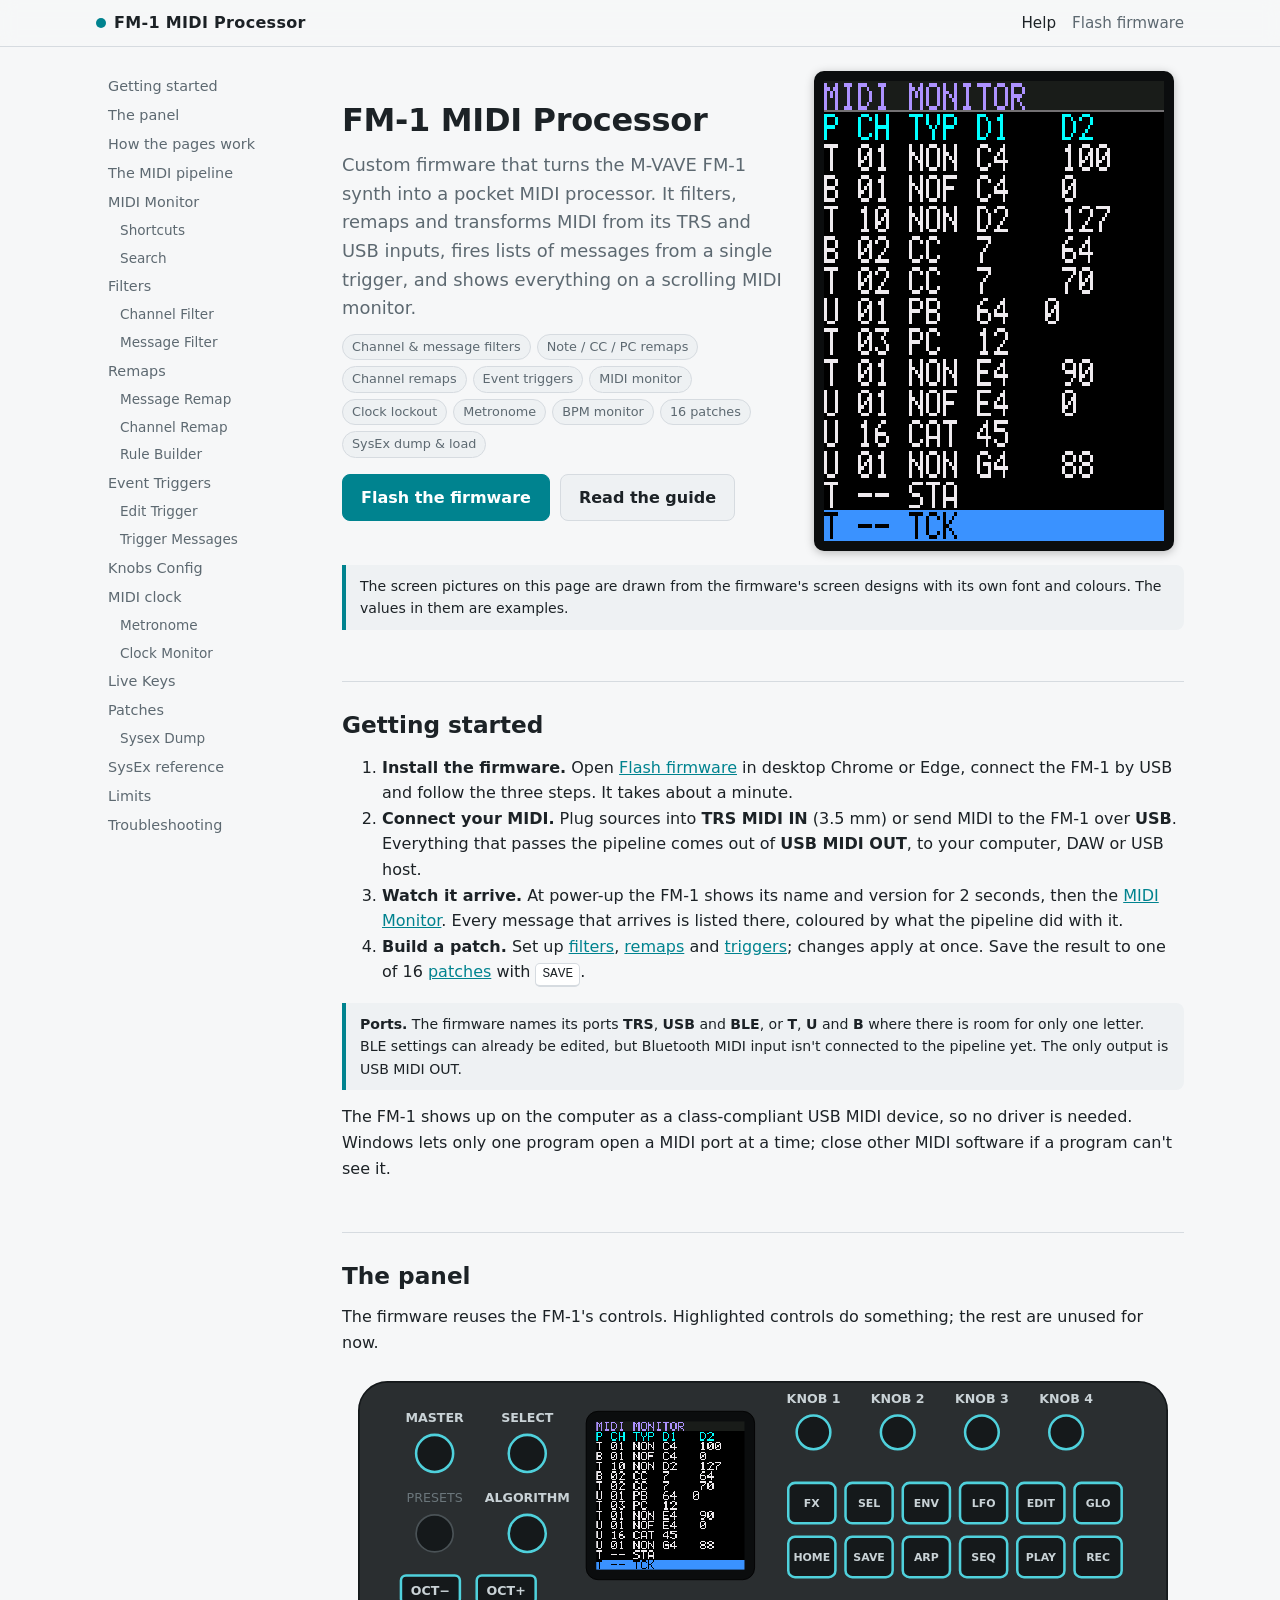
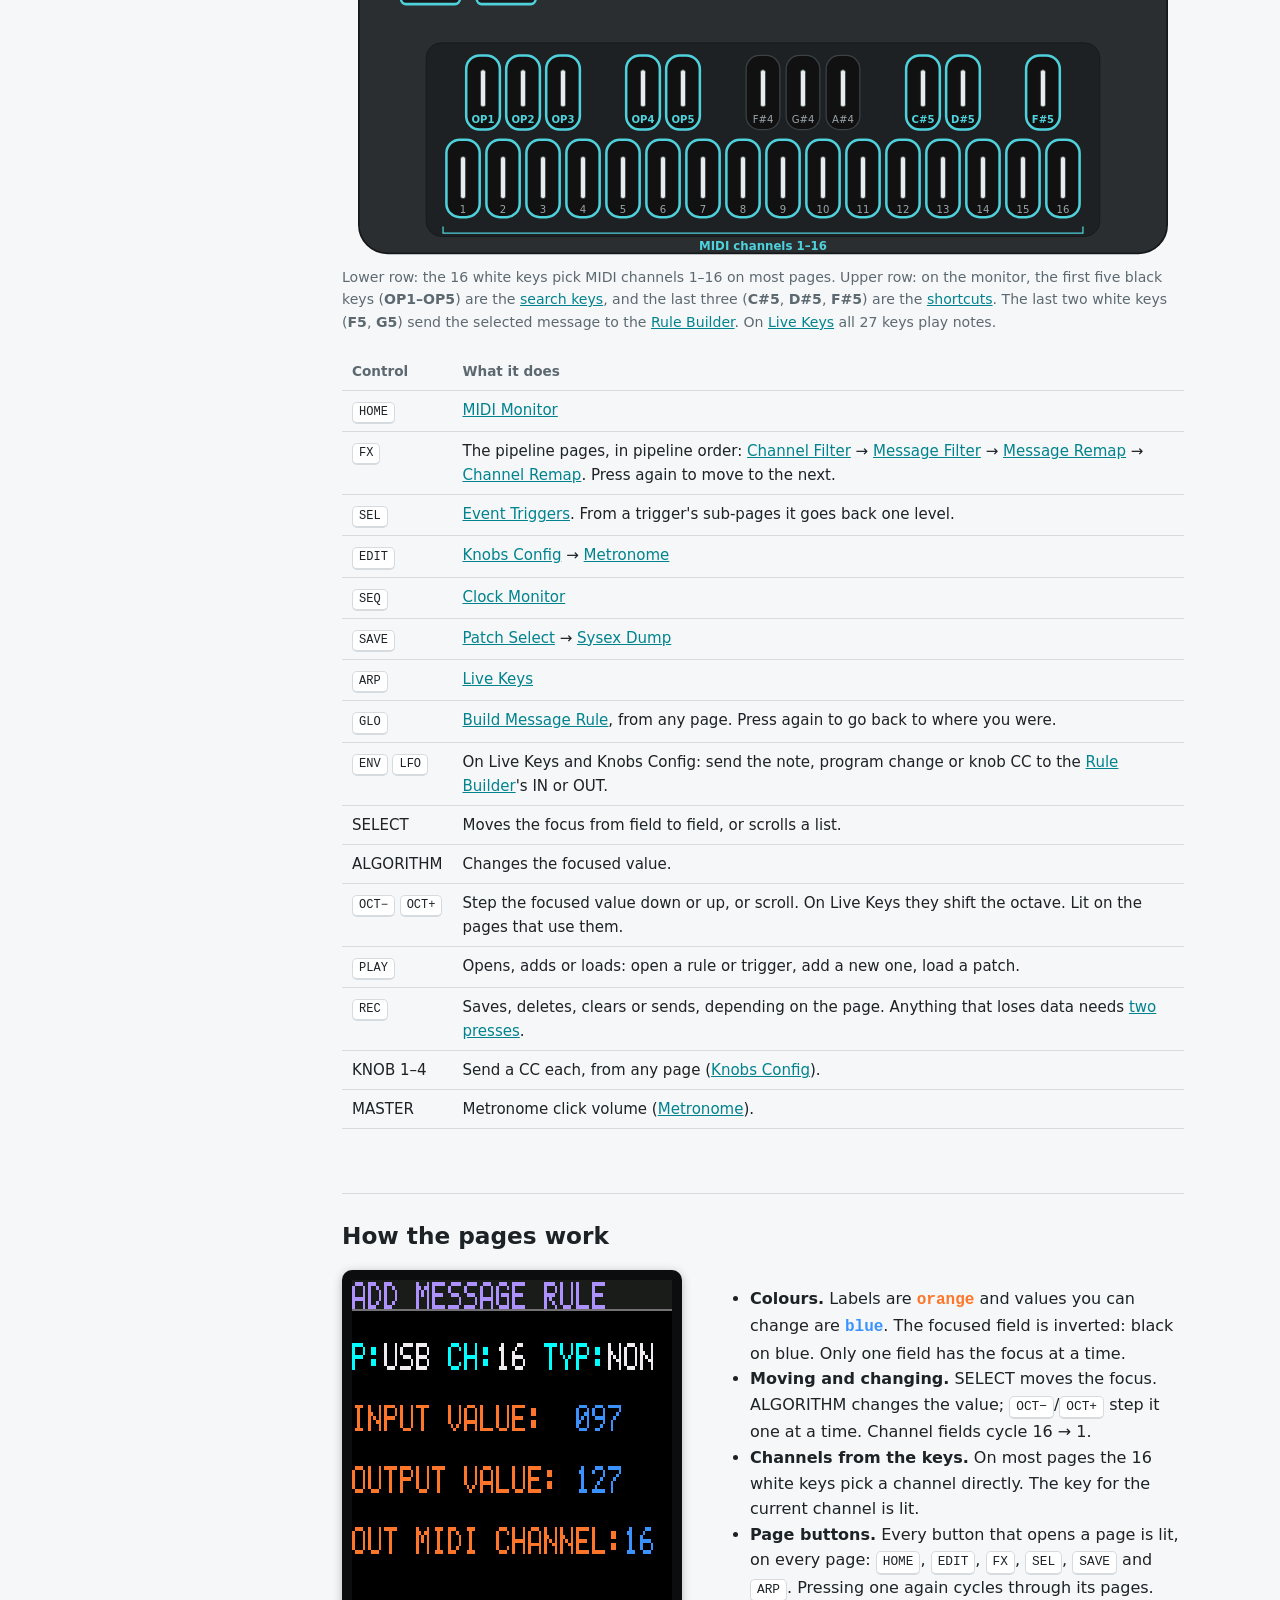
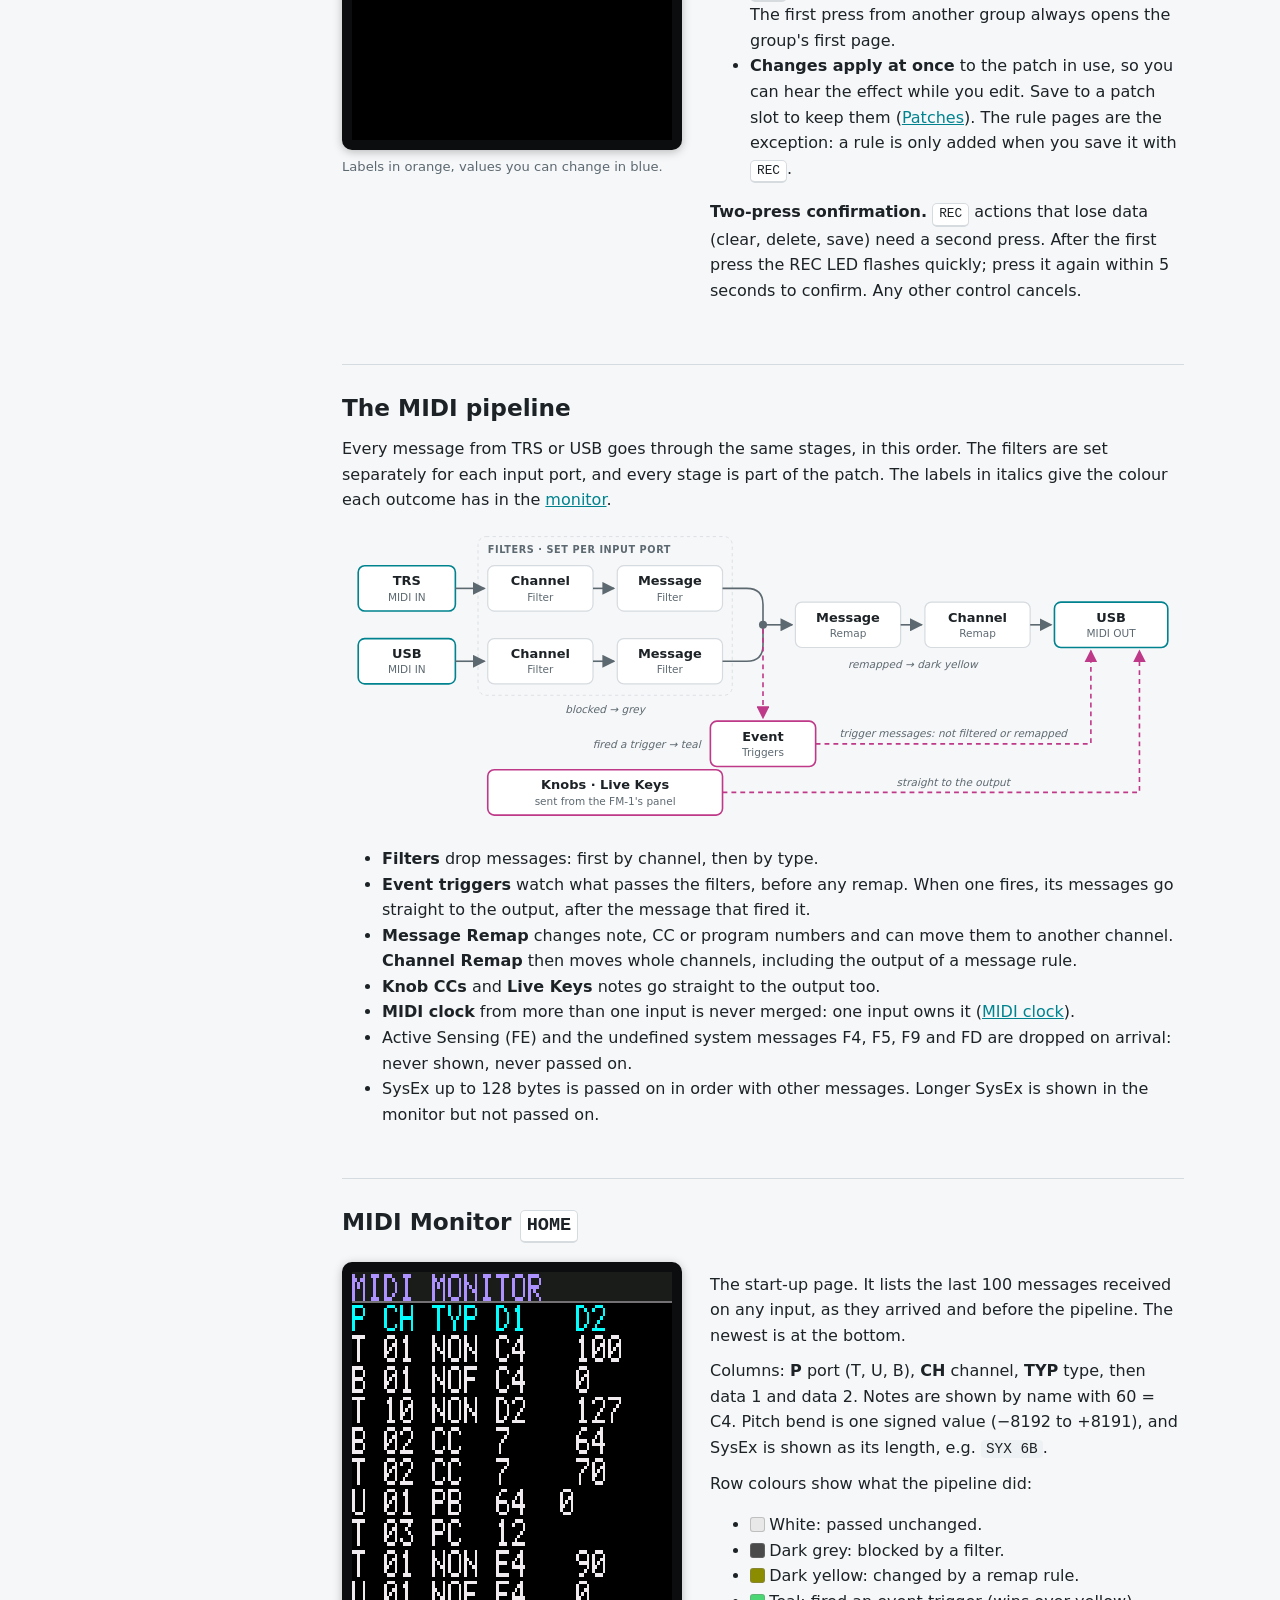
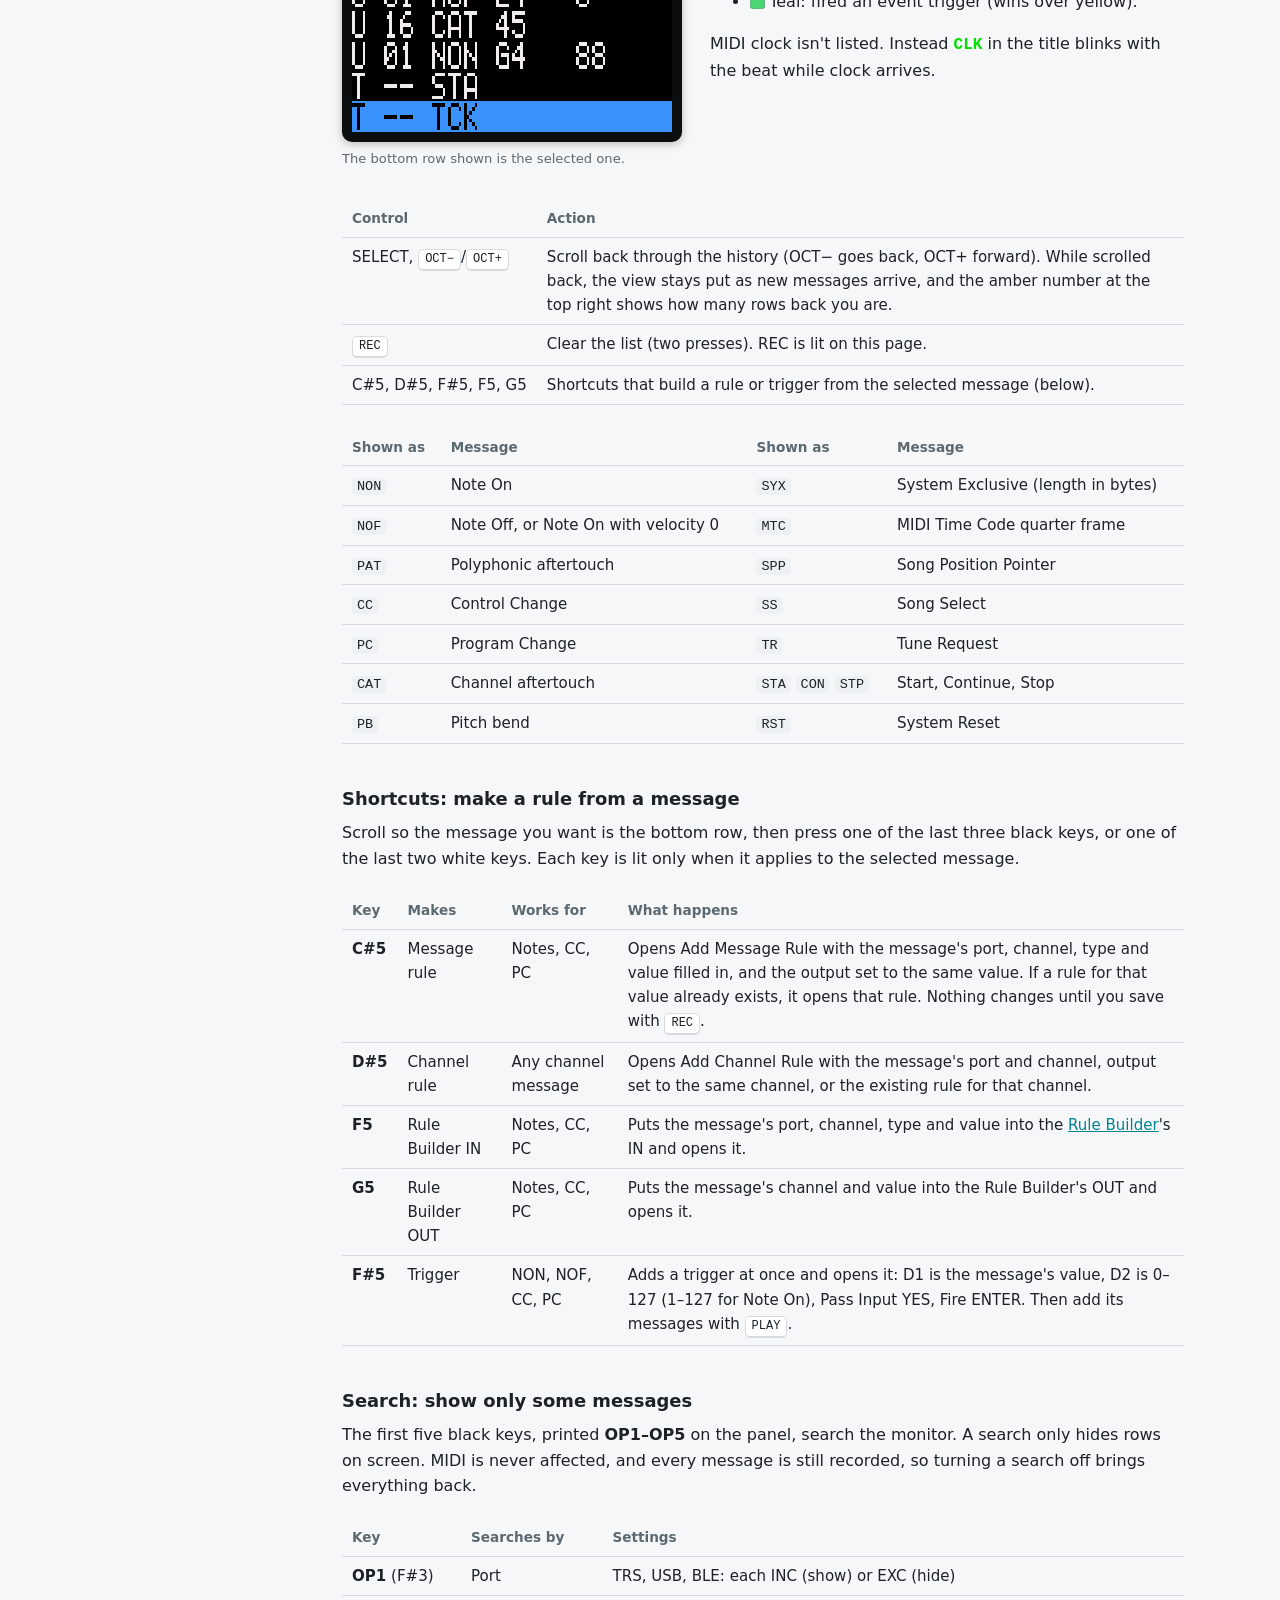
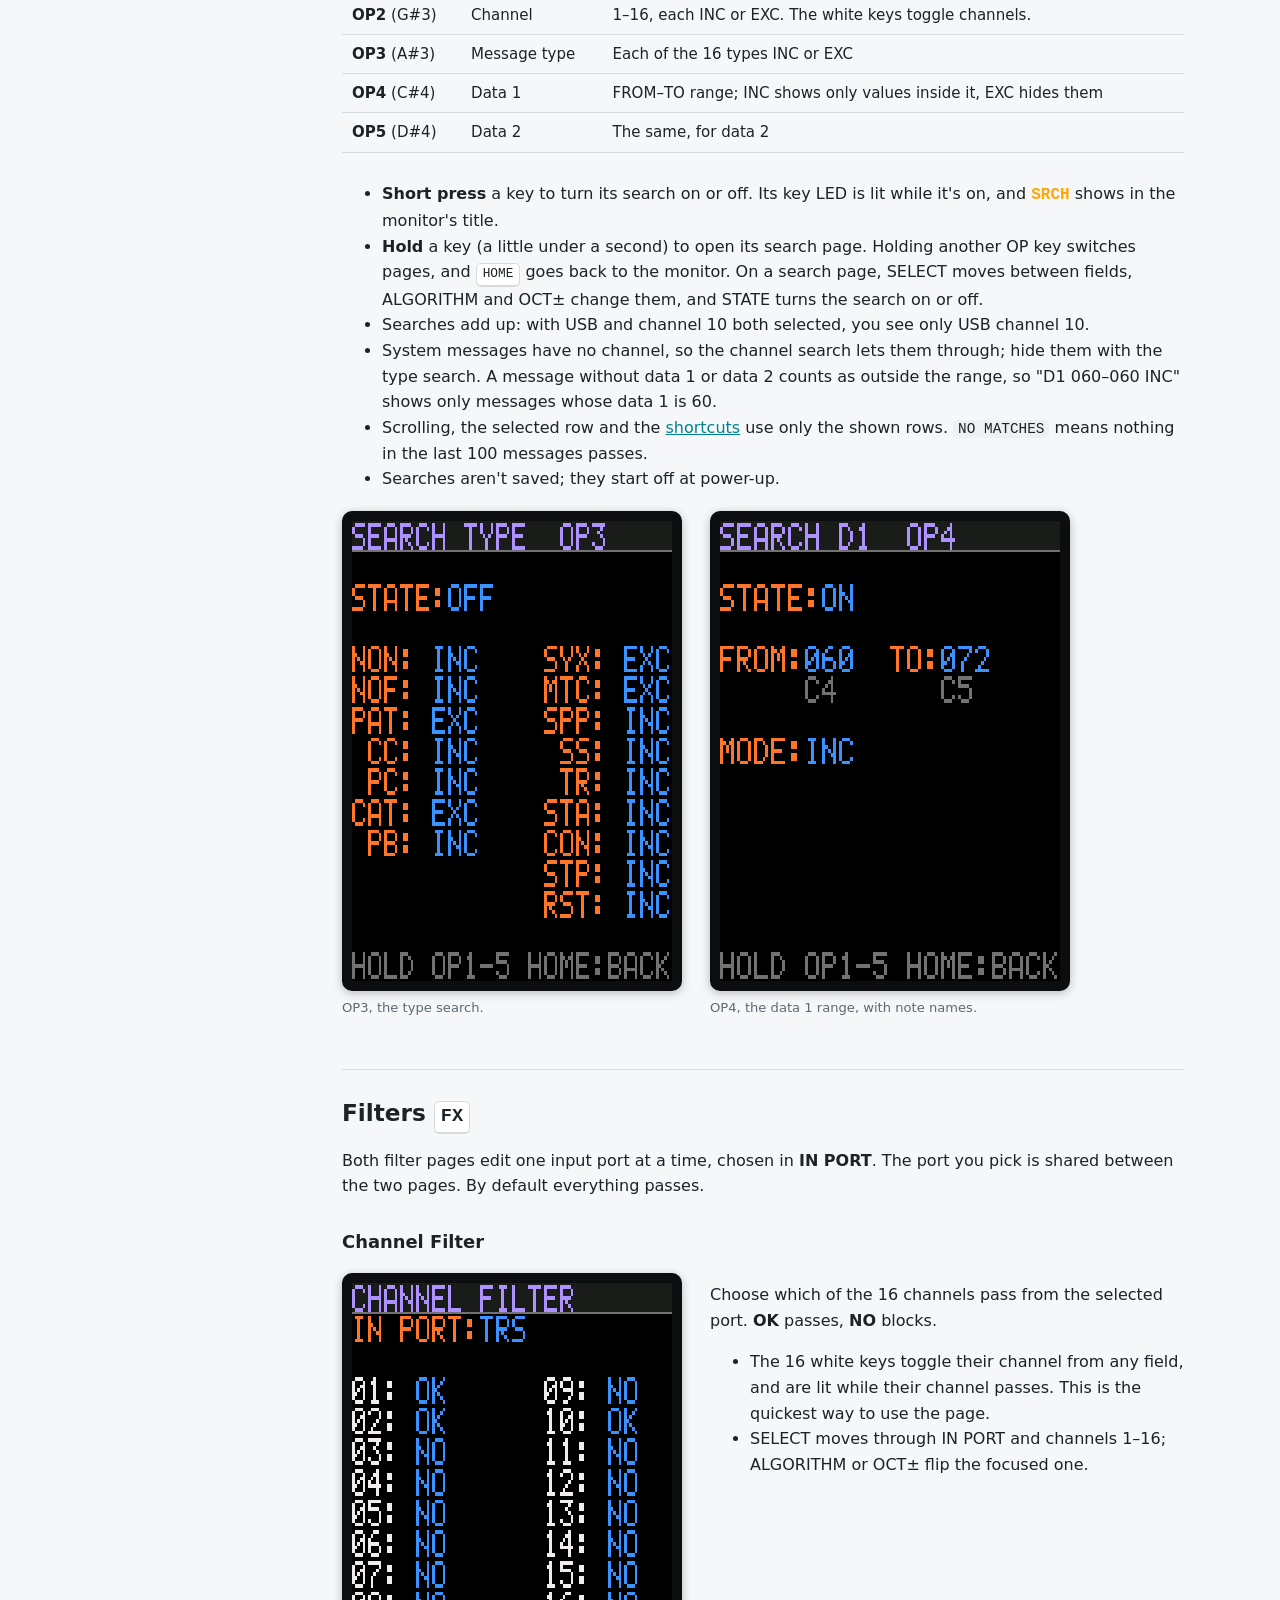
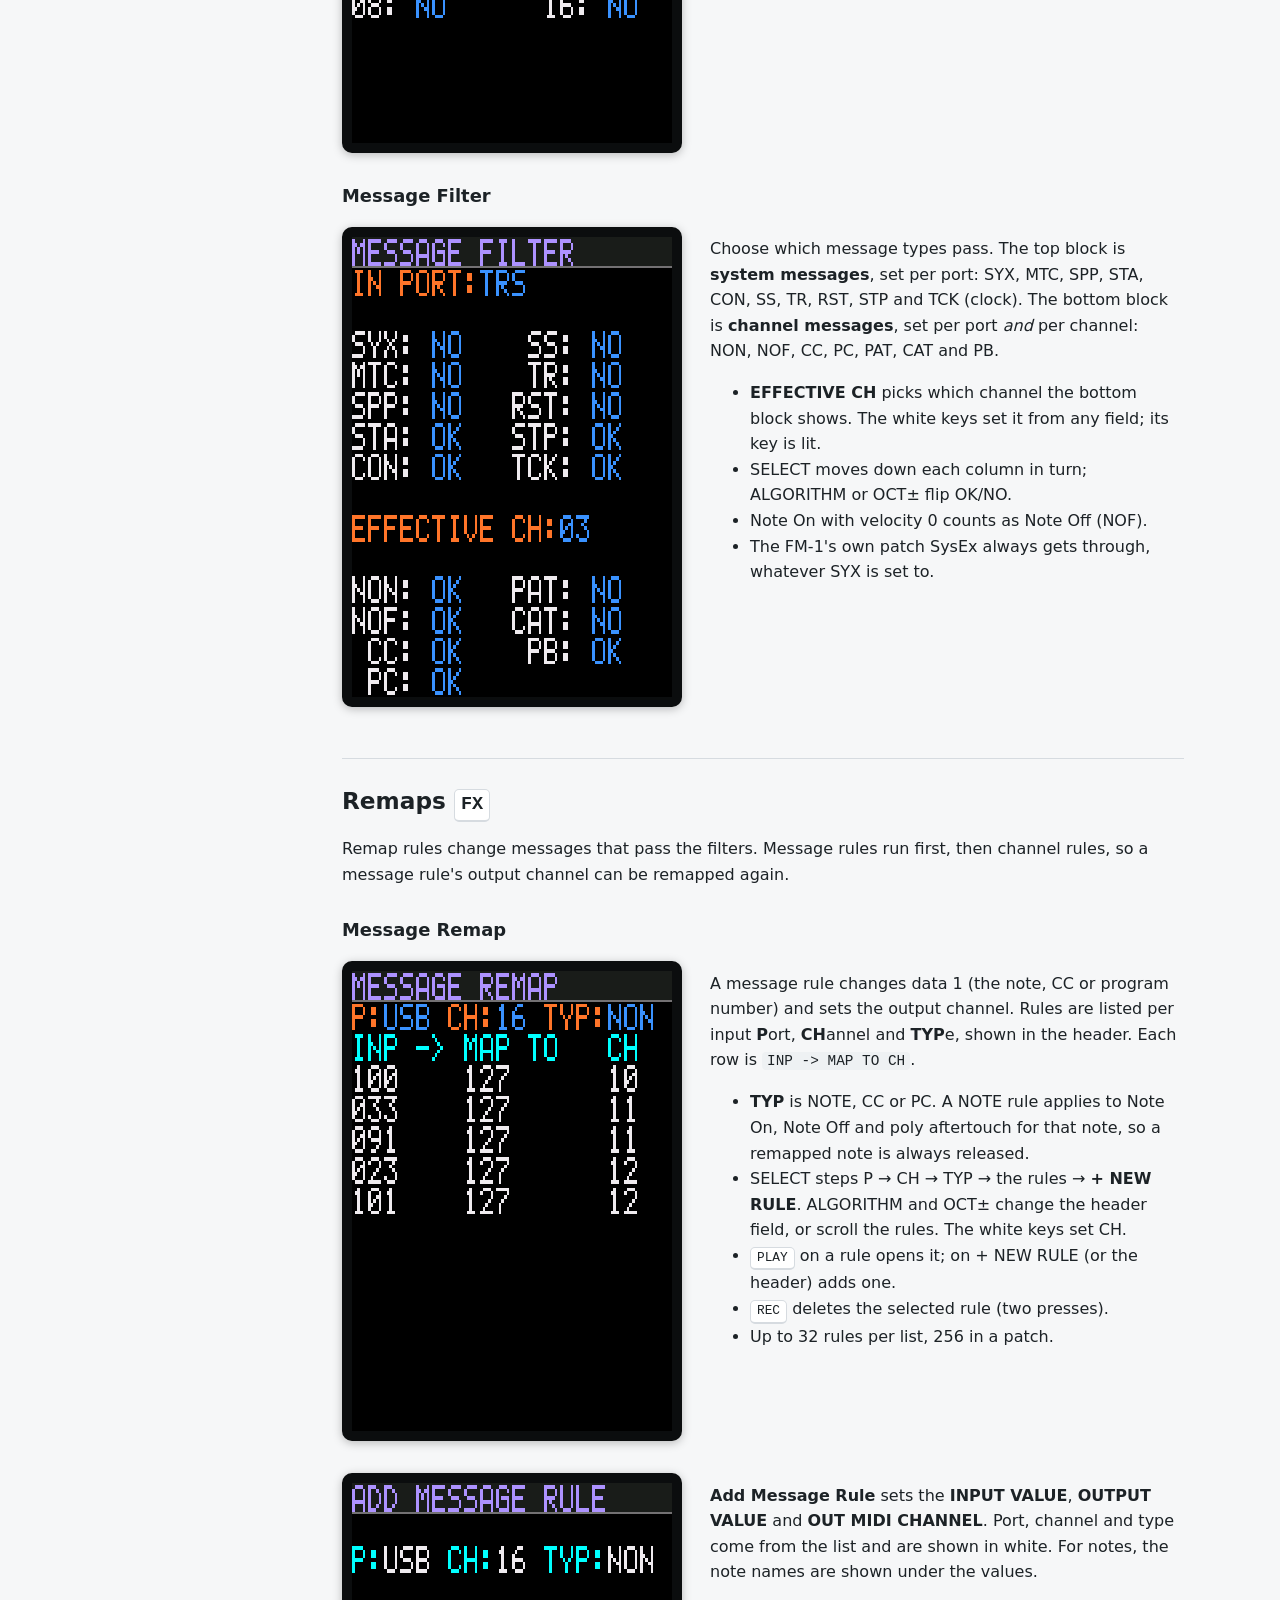
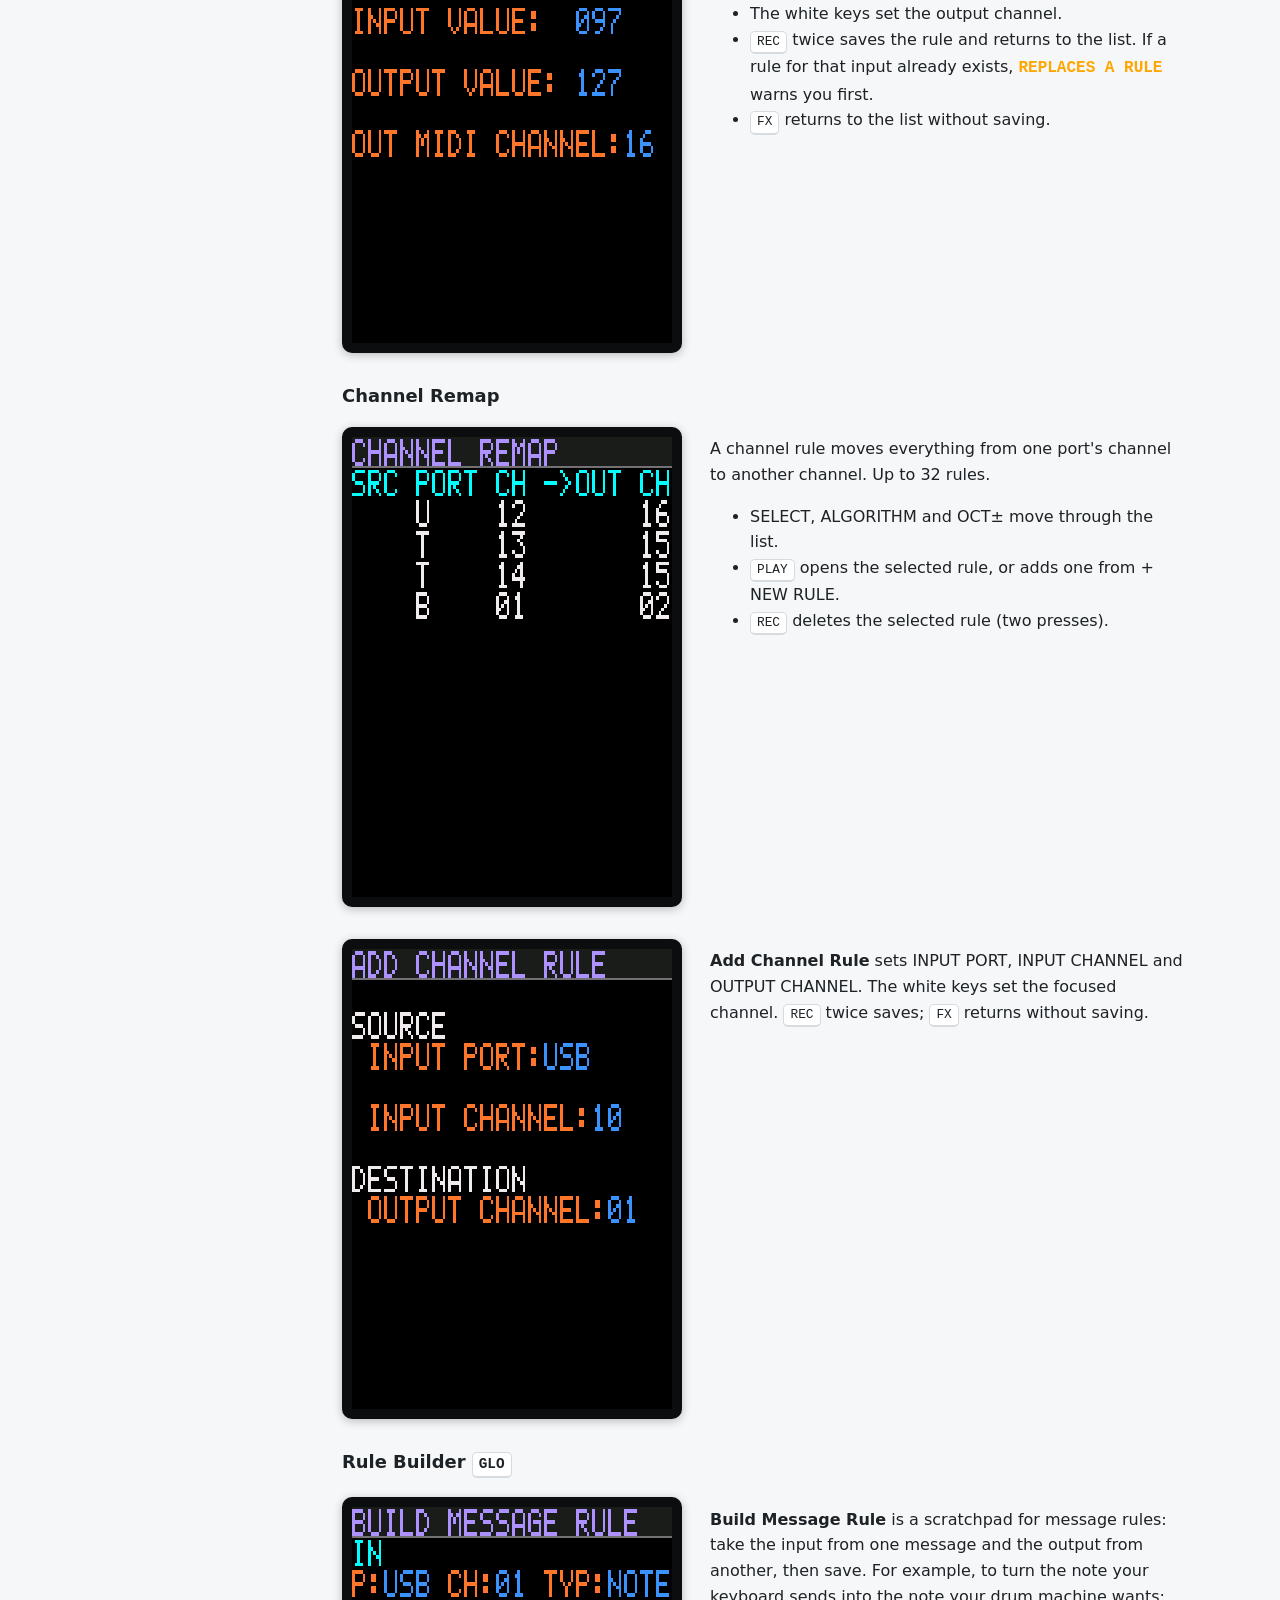
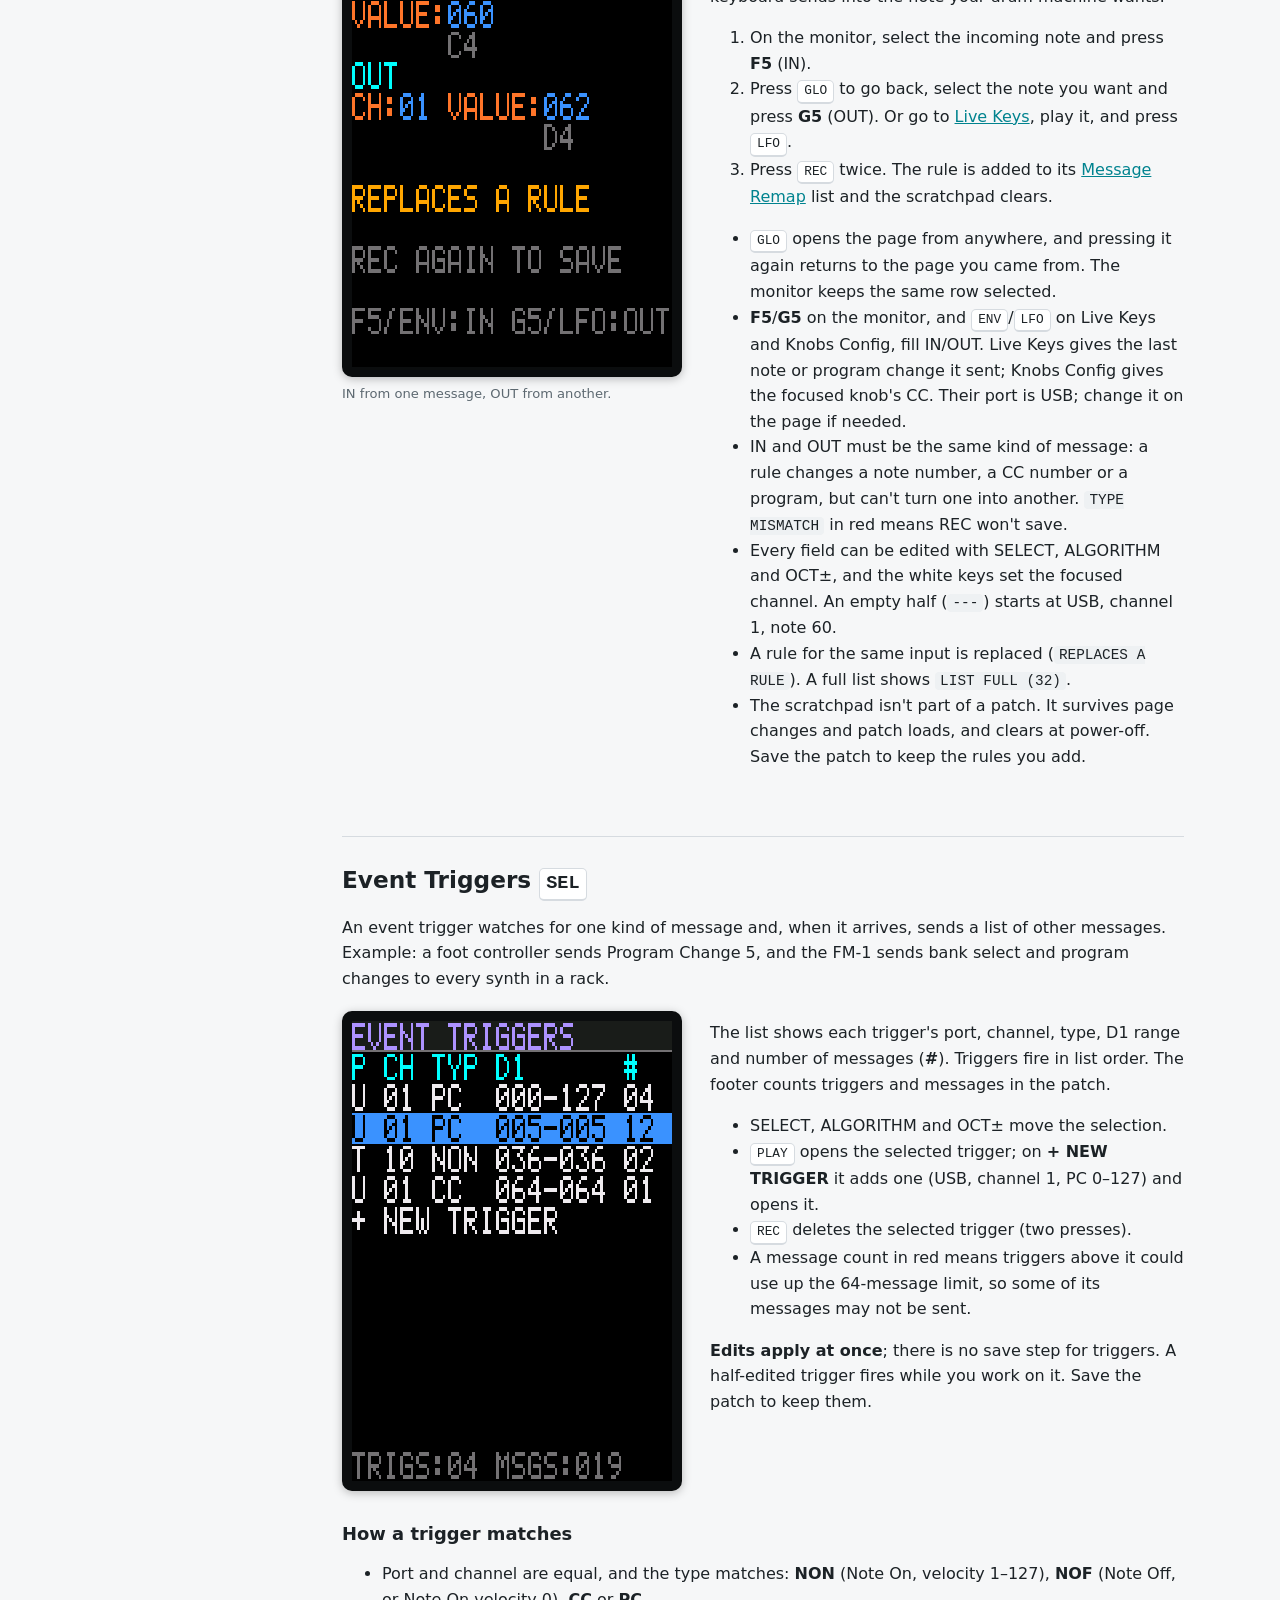
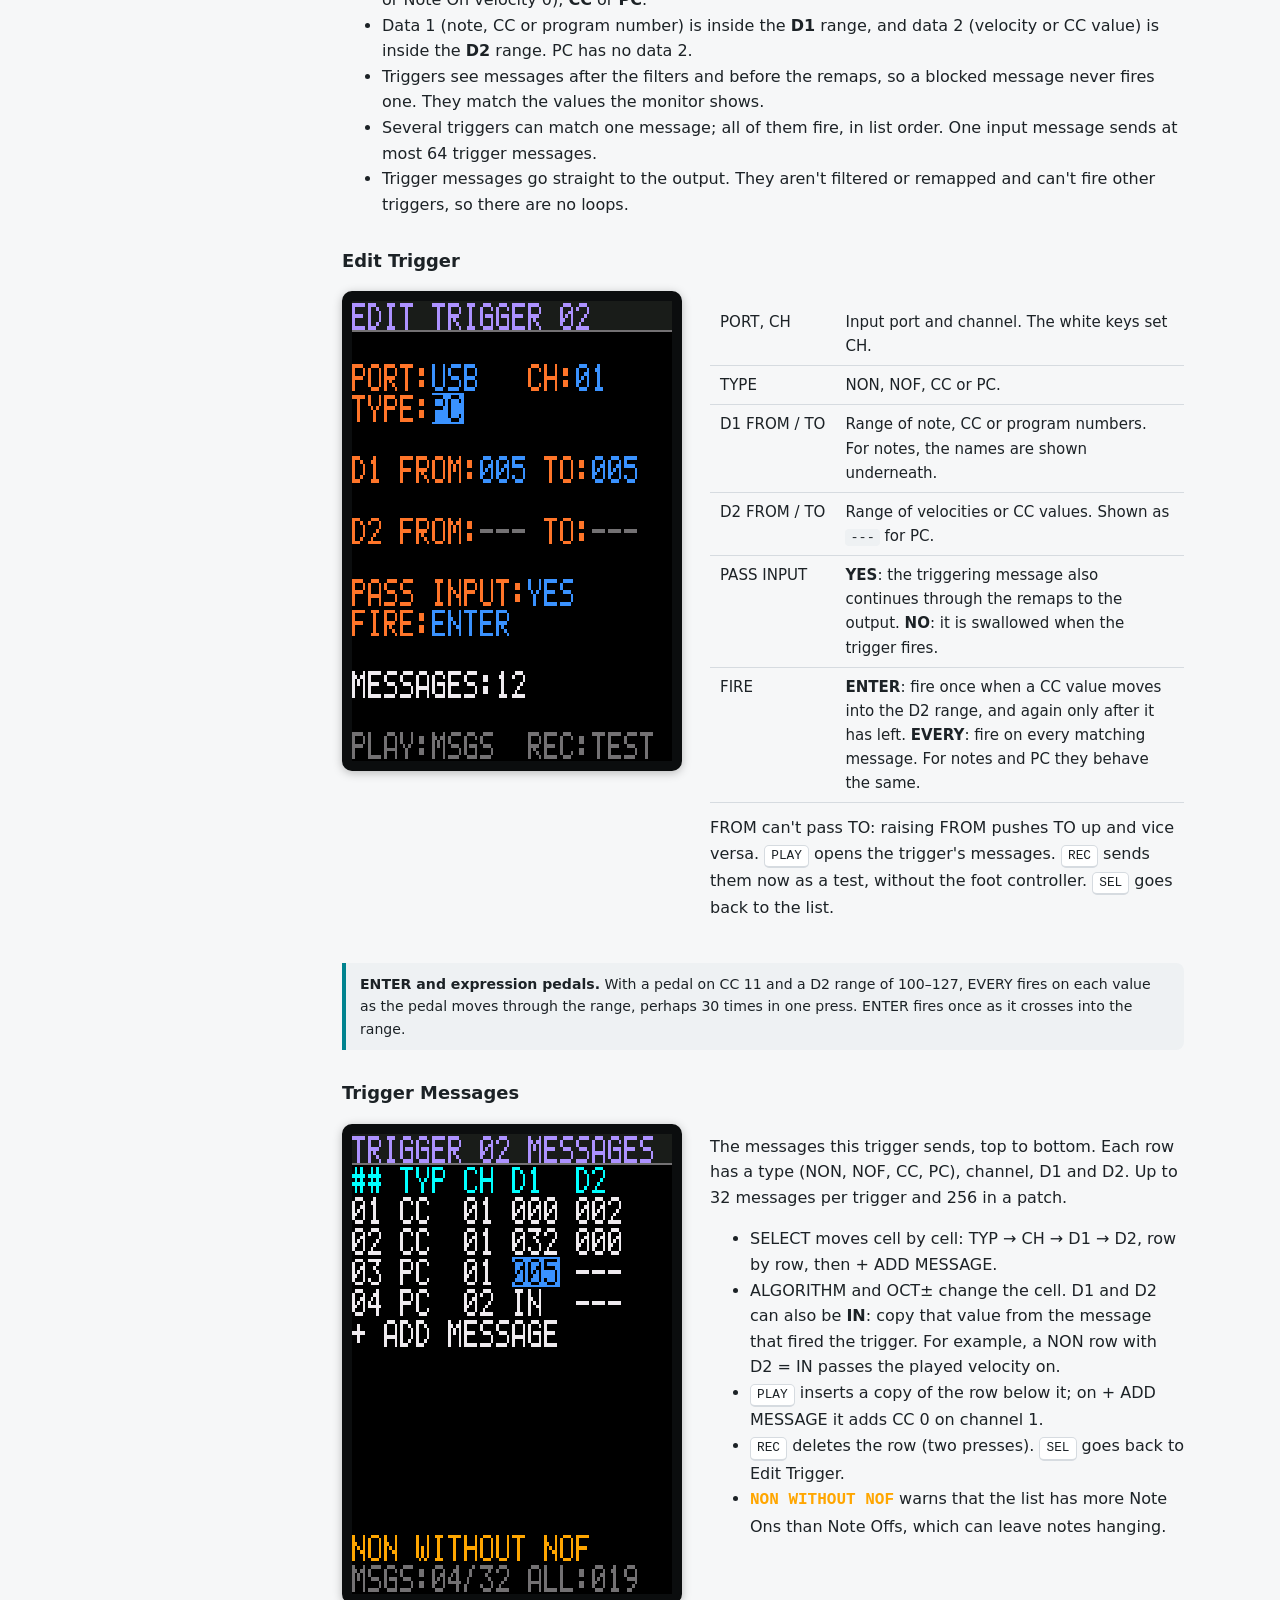
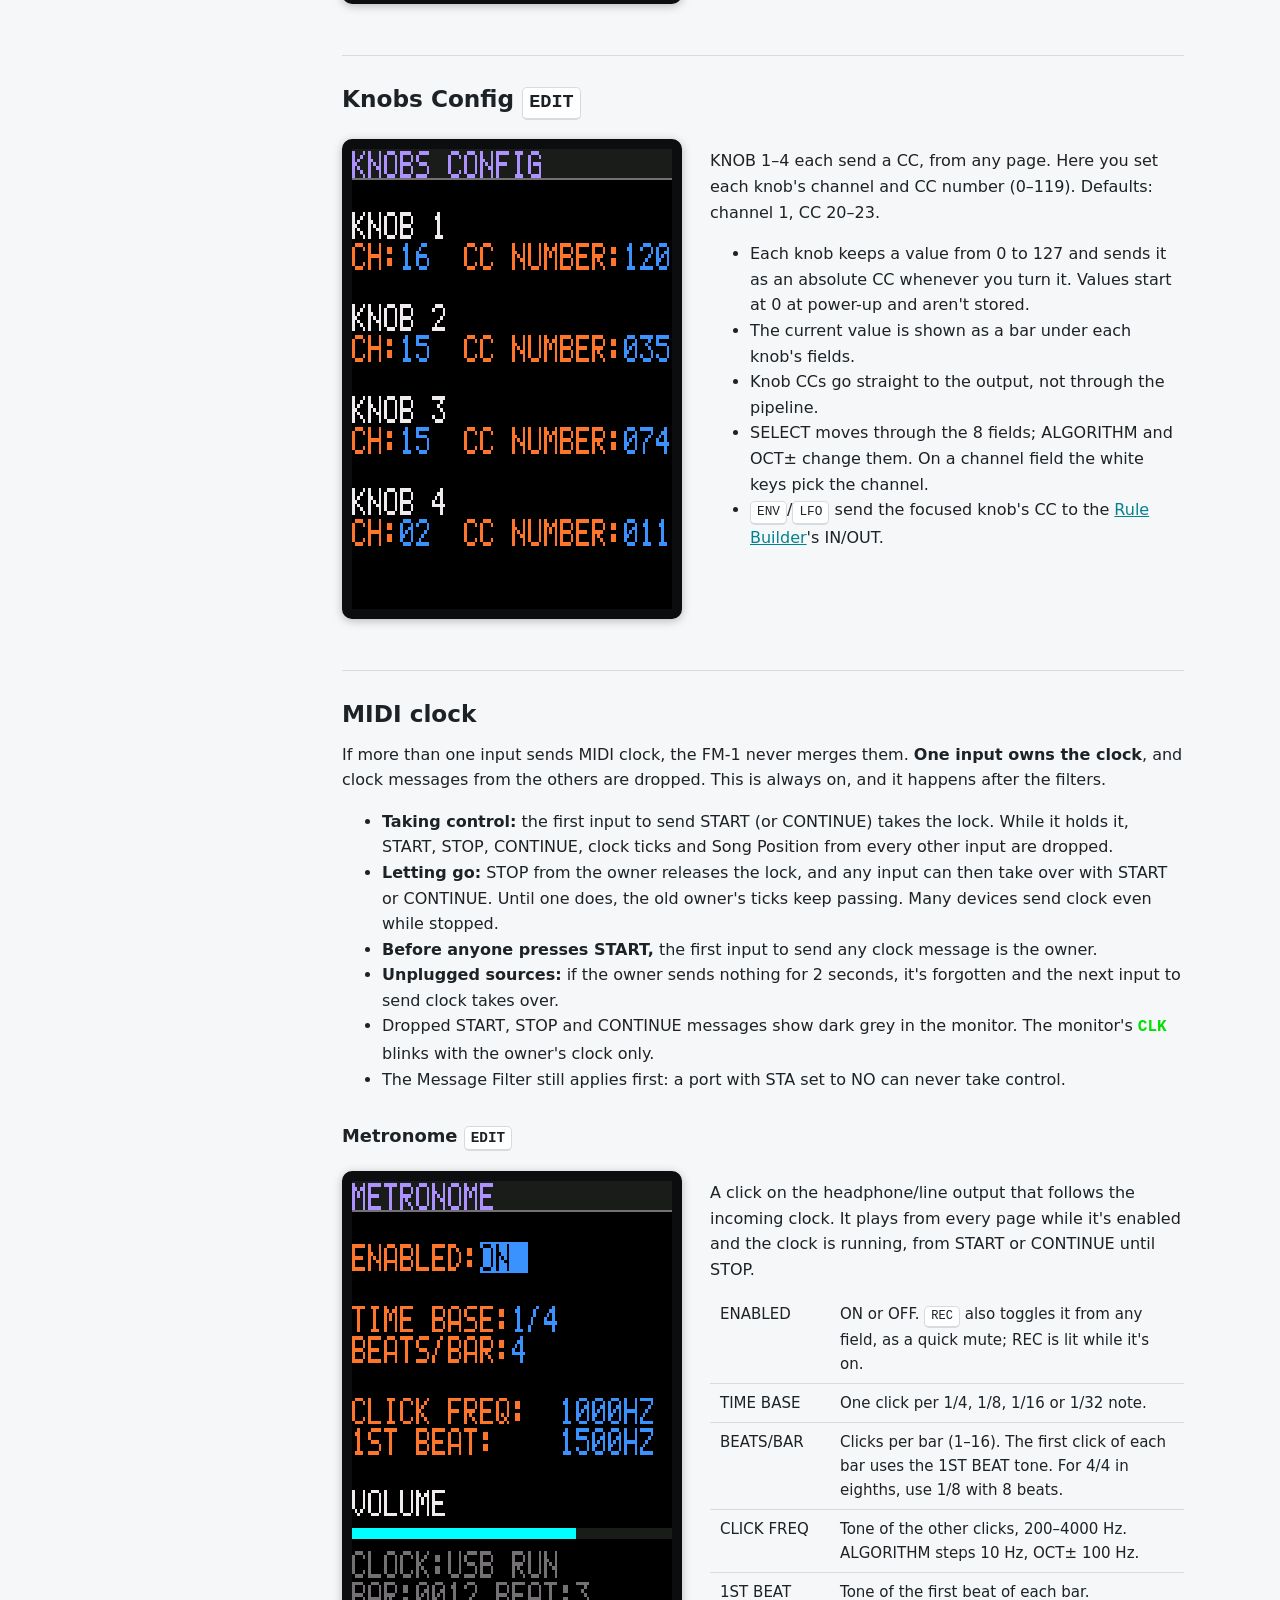
==== commit 7ef2a677: "Help site: pipeline diagram matches the README (per-port filters) Co-Authored-By: Claude Opus 5.5 <n" ====
--- a/html/index.html
+++ b/html/index.html
@@ -187,39 +187,64 @@
 
 <!-- ===================================================================== -->
 <h2 id="flow">The MIDI pipeline</h2>
-<p>Every message from TRS or USB goes through the same stages, in this order. Each stage is set per patch.</p>
-<svg class="diagram" viewBox="0 0 1000 230" role="img" aria-labelledby="flow-title flow-desc">
+<p>Every message from TRS or USB goes through the same stages, in this order. The filters are set separately for each input port, and every stage is part of the patch. The labels in italics give the colour each outcome has in the <a href="#monitor">monitor</a>.</p>
+<svg class="diagram flow" viewBox="0 0 1040 380" role="img" aria-labelledby="flow-title flow-desc">
   <title id="flow-title">Pipeline</title>
-  <desc id="flow-desc">TRS and USB input go to the Channel Filter, then the Message Filter. Event triggers watch the messages there. Messages continue to Message Remap, then Channel Remap, then USB MIDI OUT. Trigger messages and knob CCs go straight to USB MIDI OUT.</desc>
+  <desc id="flow-desc">TRS MIDI IN and USB MIDI IN each pass their own Channel Filter and Message Filter, set per input port. The two streams then join and pass Message Remap and Channel Remap to USB MIDI OUT. Event Triggers watch the messages after the filters and send their messages straight to USB MIDI OUT, unfiltered and unremapped. Knob CCs and Live Keys notes also go straight to USB MIDI OUT. In the monitor, blocked messages are grey, remapped ones dark yellow, and ones that fired a trigger teal.</desc>
   <defs>
-    <marker id="arr" viewBox="0 0 10 10" refX="9" refY="5" markerWidth="7" markerHeight="7" orient="auto-start-reverse"><path d="M0 0 L10 5 L0 10 z" fill="currentColor"/></marker>
+    <marker id="arr" viewBox="0 0 10 10" refX="9" refY="5" markerWidth="8" markerHeight="8" orient="auto-start-reverse"><path class="head" d="M0 0 L10 5 L0 10 z"/></marker>
+    <marker id="arr-p" viewBox="0 0 10 10" refX="9" refY="5" markerWidth="8" markerHeight="8" orient="auto-start-reverse"><path class="head-p" d="M0 0 L10 5 L0 10 z"/></marker>
     <style>
-      .fbox{fill:var(--panel);stroke:var(--line);stroke-width:1.5}
-      .fbox.hl{stroke:var(--accent);stroke-width:2}
-      .ft{fill:var(--text);font-size:15px;font-weight:600;text-anchor:middle}
-      .fs{fill:var(--dim);font-size:12px;text-anchor:middle}
-      .fl{stroke:var(--dim);stroke-width:1.6;fill:none;color:var(--dim)}
-      .fl.acc{stroke:var(--accent);color:var(--accent);stroke-dasharray:5 4}
+      .flow { --pink: #bf3989; }
+      @media (prefers-color-scheme: dark) { :root:not([data-theme="light"]) .flow { --pink: #db61a2; } }
+      :root[data-theme="dark"] .flow { --pink: #db61a2; }
+      .flow text { text-anchor: middle; }
+      .flow .box { fill: var(--panel); stroke: var(--line); stroke-width: 1.5; }
+      .flow .io { fill: var(--panel); stroke: var(--accent); stroke-width: 2; }
+      .flow .side { fill: var(--panel); stroke: var(--pink); stroke-width: 2; }
+      .flow .t { fill: var(--text); font-size: 16px; font-weight: 600; }
+      .flow .s { fill: var(--dim); font-size: 13px; }
+      .flow .note { fill: var(--dim); font-size: 13px; font-style: italic; }
+      .flow .lane { fill: none; stroke: var(--line); stroke-width: 1; stroke-dasharray: 4 4; }
+      .flow .lane-t { fill: var(--dim); font-size: 12px; font-weight: 600; letter-spacing: .06em; text-anchor: start; }
+      .flow .ln { fill: none; stroke: var(--dim); stroke-width: 2; }
+      .flow .direct { fill: none; stroke: var(--pink); stroke-width: 2; stroke-dasharray: 6 5; }
+      .flow .head { fill: var(--dim); }
+      .flow .head-p { fill: var(--pink); }
+      .flow .dot { fill: var(--dim); }
     </style>
   </defs>
-  <rect class="fbox" x="10" y="40" width="110" height="60" rx="8"/><text class="ft" x="65" y="66">TRS / USB</text><text class="fs" x="65" y="85">MIDI IN</text>
-  <rect class="fbox" x="150" y="40" width="130" height="60" rx="8"/><text class="ft" x="215" y="66">Channel</text><text class="fs" x="215" y="85">Filter</text>
-  <rect class="fbox" x="310" y="40" width="130" height="60" rx="8"/><text class="ft" x="375" y="66">Message</text><text class="fs" x="375" y="85">Filter</text>
-  <rect class="fbox" x="490" y="40" width="130" height="60" rx="8"/><text class="ft" x="555" y="66">Message</text><text class="fs" x="555" y="85">Remap</text>
-  <rect class="fbox" x="650" y="40" width="130" height="60" rx="8"/><text class="ft" x="715" y="66">Channel</text><text class="fs" x="715" y="85">Remap</text>
-  <rect class="fbox hl" x="840" y="40" width="150" height="60" rx="8"/><text class="ft" x="915" y="66">USB MIDI</text><text class="fs" x="915" y="85">OUT</text>
-  <path class="fl" d="M120 70 H146" marker-end="url(#arr)"/><path class="fl" d="M280 70 H306" marker-end="url(#arr)"/>
-  <path class="fl" d="M440 70 H486" marker-end="url(#arr)"/><path class="fl" d="M620 70 H646" marker-end="url(#arr)"/>
-  <path class="fl" d="M780 70 H836" marker-end="url(#arr)"/>
-  <circle cx="465" cy="70" r="5" fill="var(--accent)"/>
-  <path class="fl acc" d="M465 75 V160" />
-  <rect class="fbox hl" x="400" y="160" width="130" height="56" rx="8"/><text class="ft" x="465" y="184">Event</text><text class="fs" x="465" y="202">Triggers</text>
-  <path class="fl acc" d="M530 188 H915 V104" marker-end="url(#arr)"/>
-  <text class="fs" x="720" y="180">trigger messages: not filtered or remapped</text>
-  <text class="fs" x="215" y="126">blocked → grey</text>
-  <text class="fs" x="375" y="126">blocked → grey</text>
-  <text class="fs" x="635" y="126">remapped → dark yellow</text>
-  <text class="fs" x="300" y="200" style="text-anchor:end">fired a trigger → teal</text>
+  <rect class="lane" x="168" y="18" width="314" height="196" rx="10"/>
+  <text class="lane-t" x="180" y="38">FILTERS · SET PER INPUT PORT</text>
+  <rect class="io" x="20" y="54" width="120" height="56" rx="8"/><text class="t" x="80" y="78">TRS</text><text class="s" x="80" y="97">MIDI IN</text>
+  <rect class="box" x="180" y="54" width="130" height="56" rx="8"/><text class="t" x="245" y="78">Channel</text><text class="s" x="245" y="97">Filter</text>
+  <rect class="box" x="340" y="54" width="130" height="56" rx="8"/><text class="t" x="405" y="78">Message</text><text class="s" x="405" y="97">Filter</text>
+  <rect class="io" x="20" y="144" width="120" height="56" rx="8"/><text class="t" x="80" y="168">USB</text><text class="s" x="80" y="187">MIDI IN</text>
+  <rect class="box" x="180" y="144" width="130" height="56" rx="8"/><text class="t" x="245" y="168">Channel</text><text class="s" x="245" y="187">Filter</text>
+  <rect class="box" x="340" y="144" width="130" height="56" rx="8"/><text class="t" x="405" y="168">Message</text><text class="s" x="405" y="187">Filter</text>
+  <path class="ln" d="M140 82 H176" marker-end="url(#arr)"/>
+  <path class="ln" d="M310 82 H336" marker-end="url(#arr)"/>
+  <path class="ln" d="M140 172 H176" marker-end="url(#arr)"/>
+  <path class="ln" d="M310 172 H336" marker-end="url(#arr)"/>
+  <text class="note" x="325" y="236">blocked → grey</text>
+  <path class="ln" d="M470 82 H500 Q520 82 520 102 V127"/>
+  <path class="ln" d="M470 172 H500 Q520 172 520 152 V127"/>
+  <circle class="dot" cx="520" cy="127" r="5"/>
+  <path class="ln" d="M520 127 H556" marker-end="url(#arr)"/>
+  <rect class="box" x="560" y="99" width="130" height="56" rx="8"/><text class="t" x="625" y="123">Message</text><text class="s" x="625" y="142">Remap</text>
+  <rect class="box" x="720" y="99" width="130" height="56" rx="8"/><text class="t" x="785" y="123">Channel</text><text class="s" x="785" y="142">Remap</text>
+  <rect class="io" x="880" y="99" width="140" height="56" rx="8"/><text class="t" x="950" y="123">USB</text><text class="s" x="950" y="142">MIDI OUT</text>
+  <path class="ln" d="M690 127 H716" marker-end="url(#arr)"/>
+  <path class="ln" d="M850 127 H876" marker-end="url(#arr)"/>
+  <text class="note" x="705" y="180">remapped → dark yellow</text>
+  <path class="direct" d="M520 132 V242" marker-end="url(#arr-p)"/>
+  <rect class="side" x="455" y="246" width="130" height="56" rx="8"/><text class="t" x="520" y="270">Event</text><text class="s" x="520" y="289">Triggers</text>
+  <text class="note" x="443" y="279" style="text-anchor:end">fired a trigger → teal</text>
+  <path class="direct" d="M585 274 H925 V159" marker-end="url(#arr-p)"/>
+  <text class="note" x="755" y="266">trigger messages: not filtered or remapped</text>
+  <rect class="side" x="180" y="306" width="290" height="56" rx="8"/><text class="t" x="325" y="330">Knobs · Live Keys</text><text class="s" x="325" y="349">sent from the FM-1's panel</text>
+  <path class="direct" d="M470 334 H985 V159" marker-end="url(#arr-p)"/>
+  <text class="note" x="755" y="326">straight to the output</text>
 </svg>
 <ul>
   <li><strong>Filters</strong> drop messages: first by channel, then by type.</li>
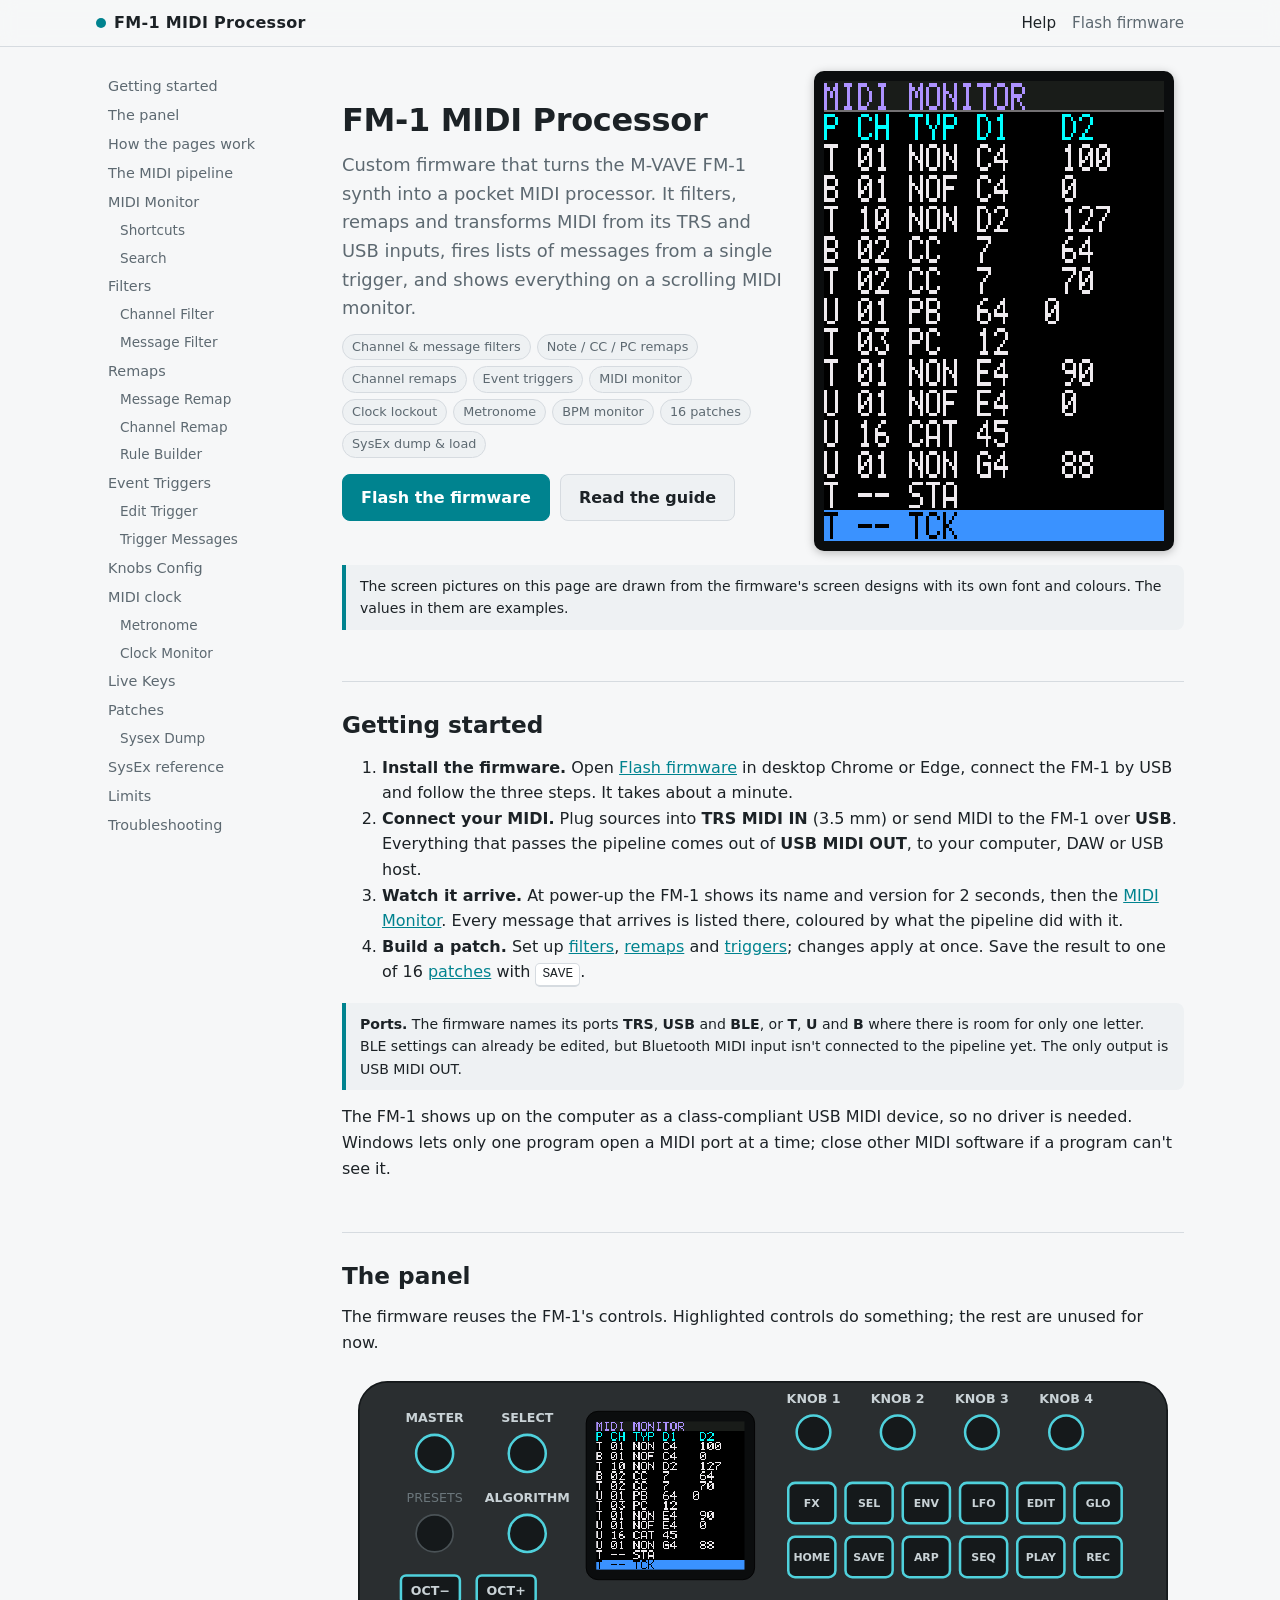
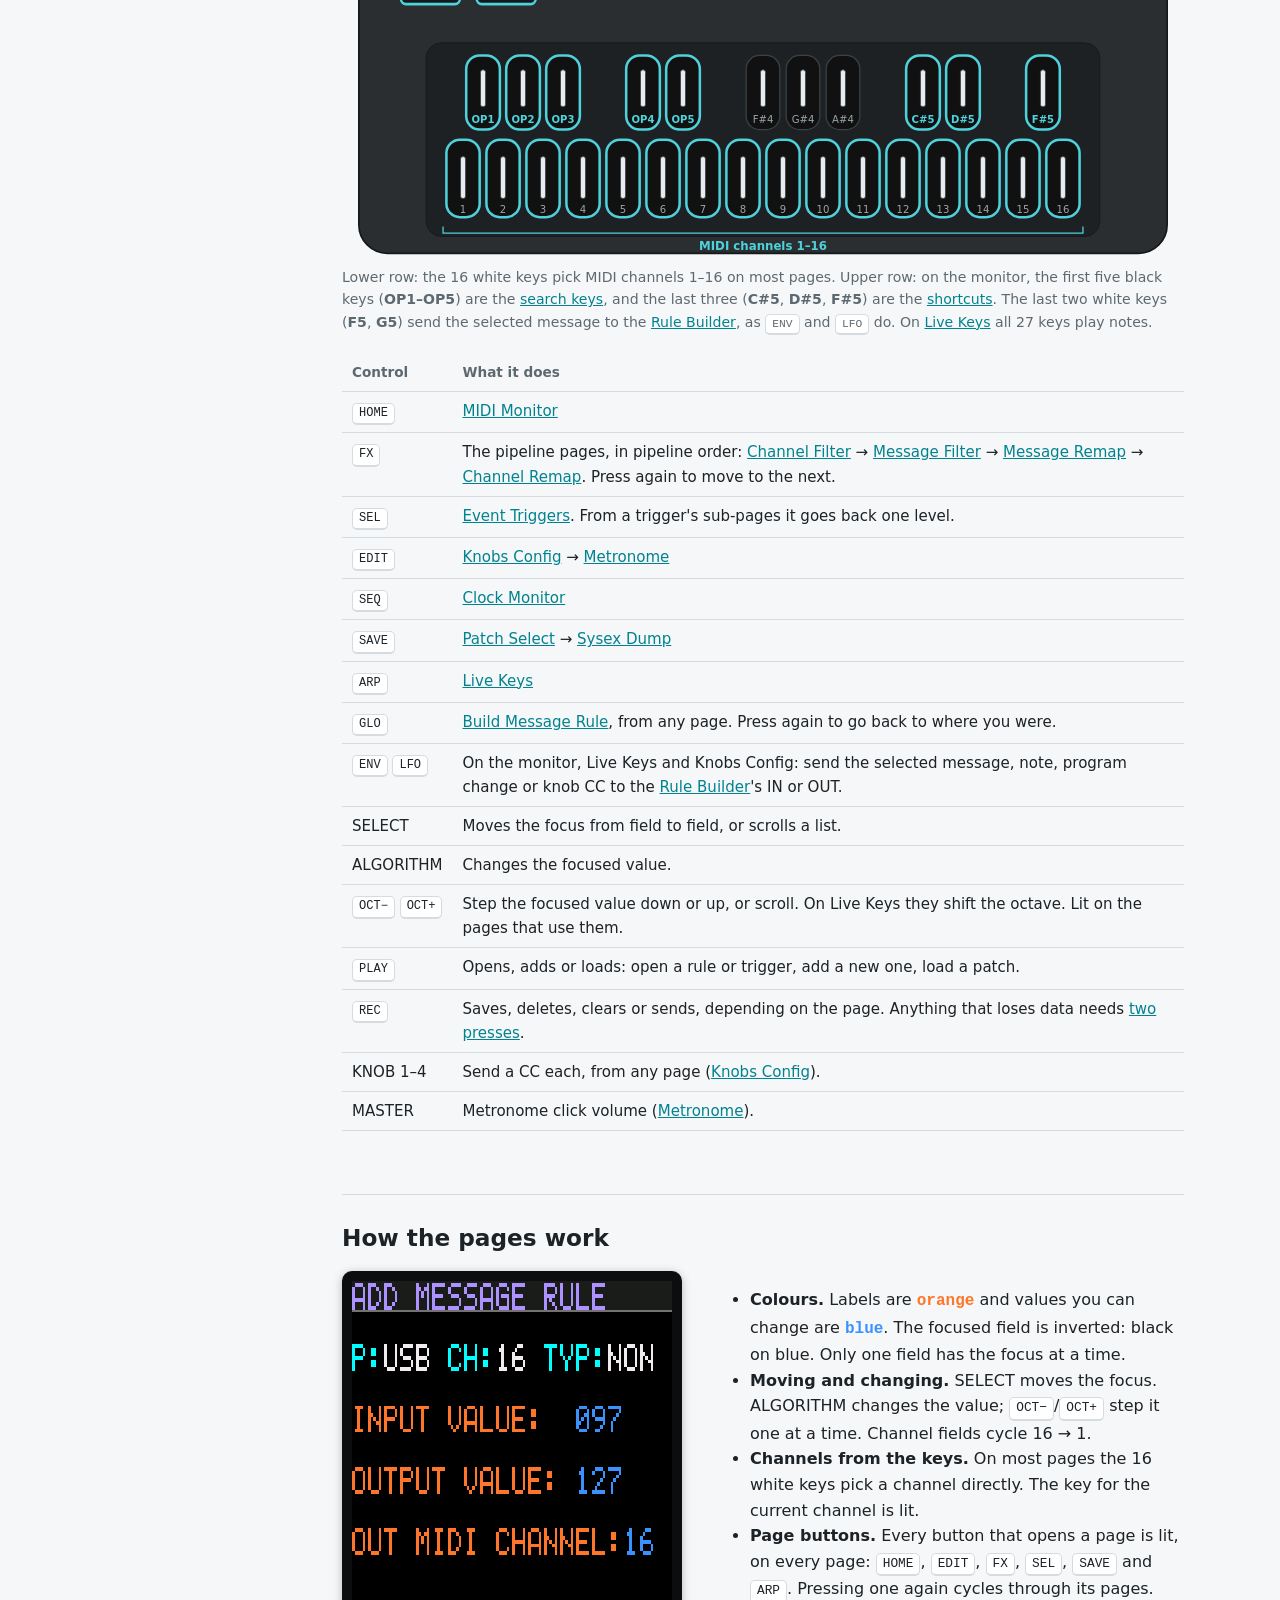
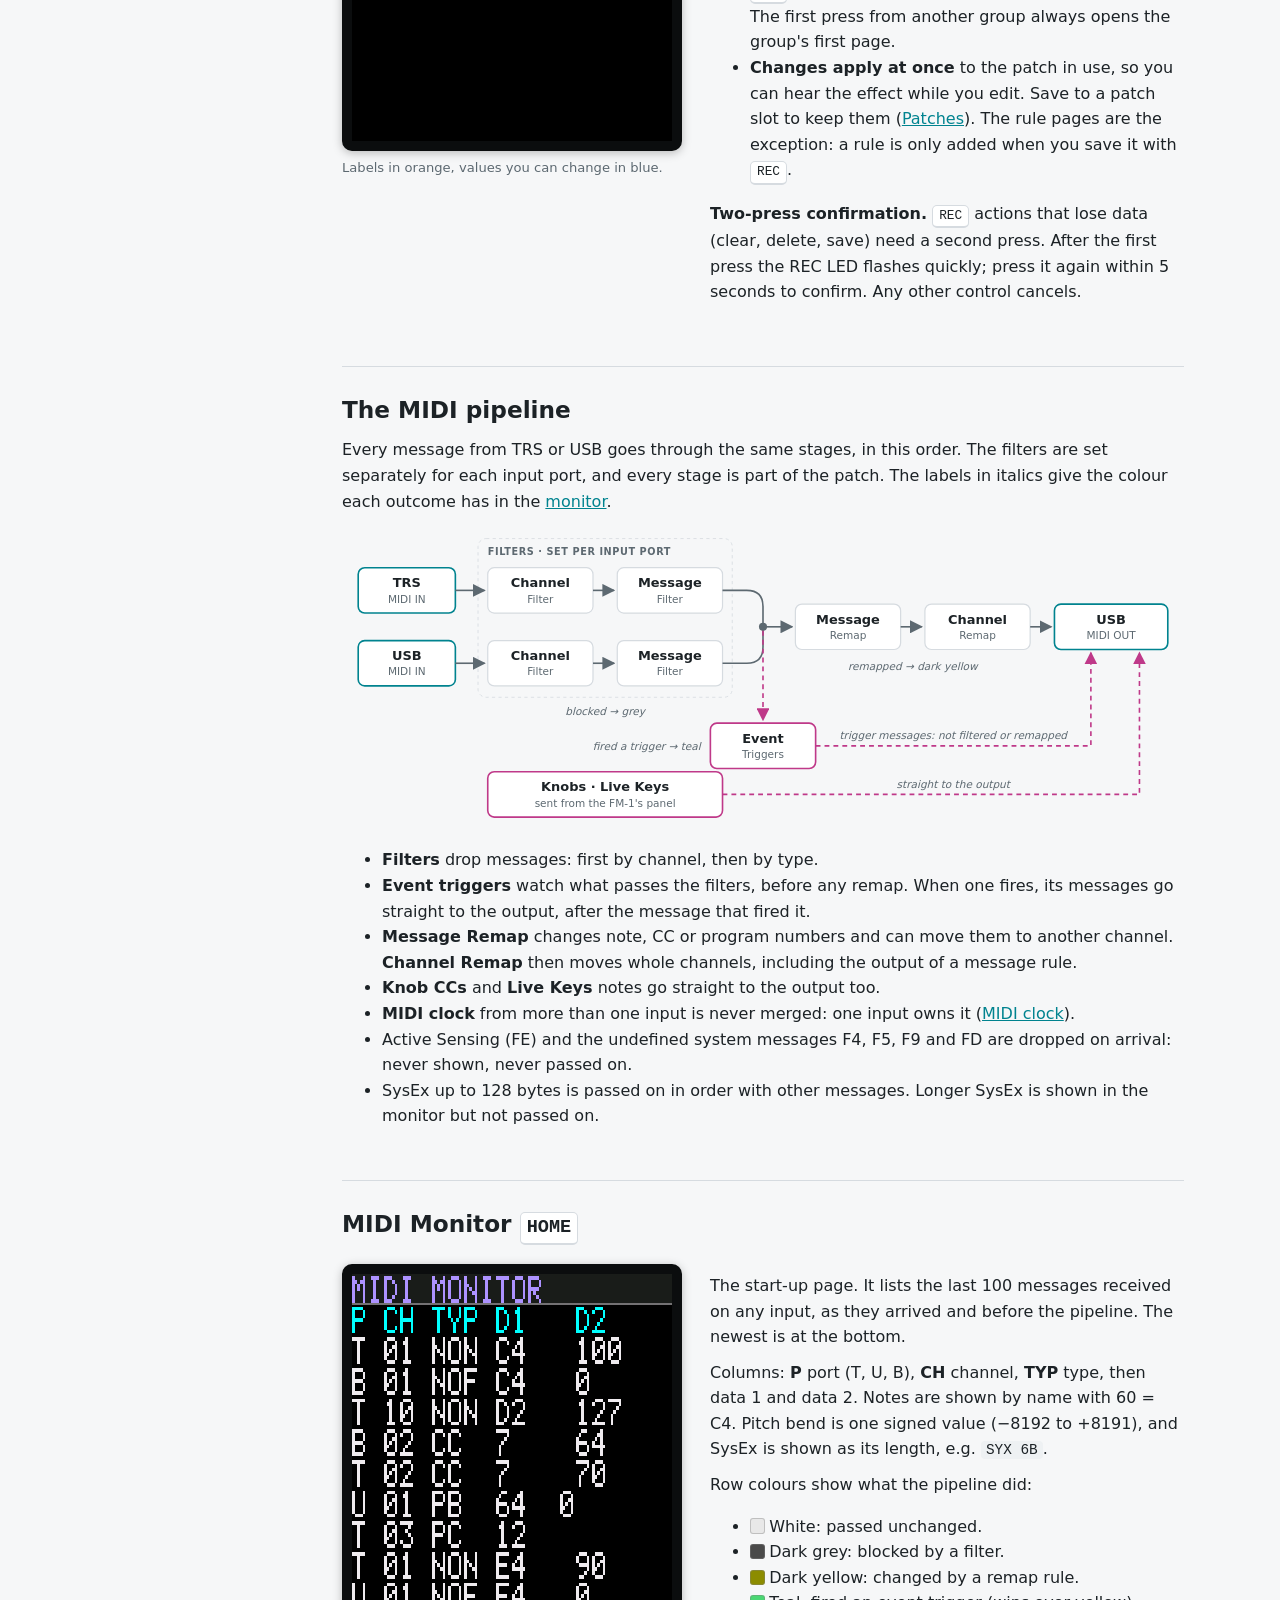
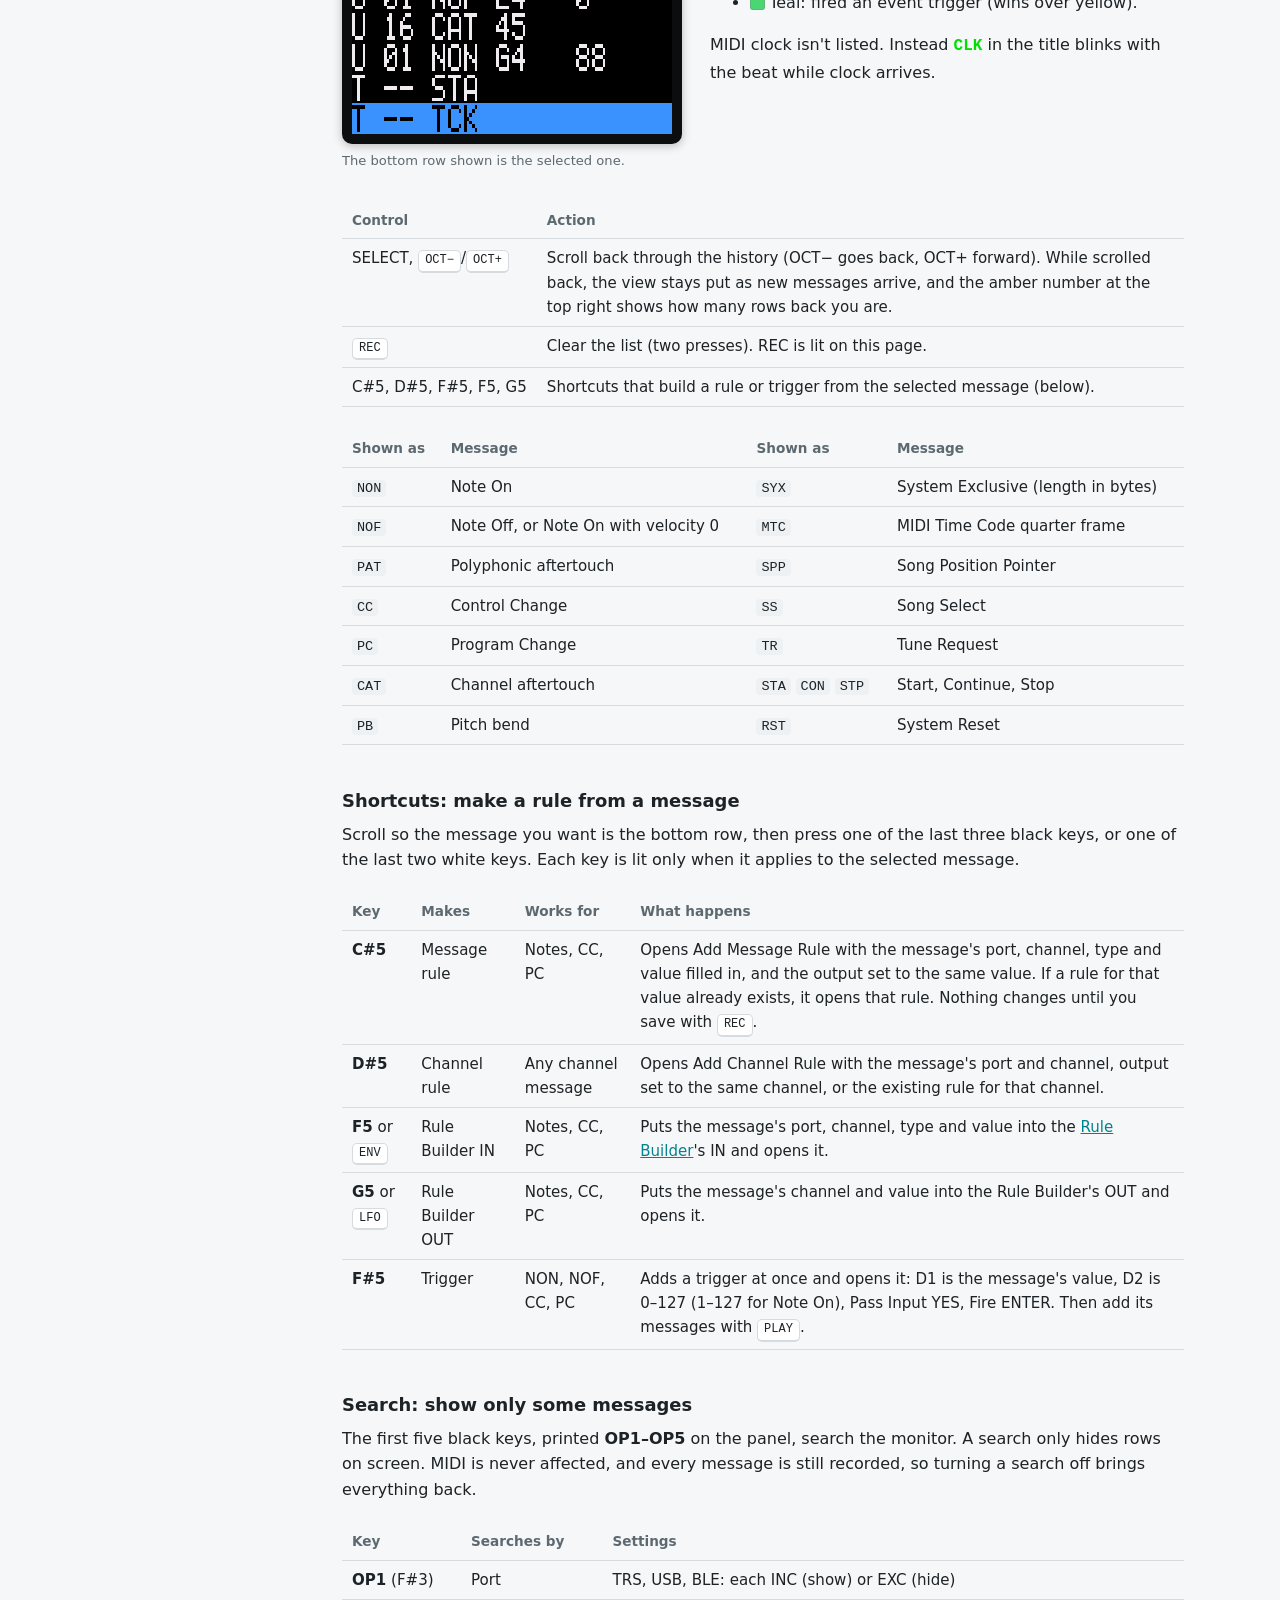
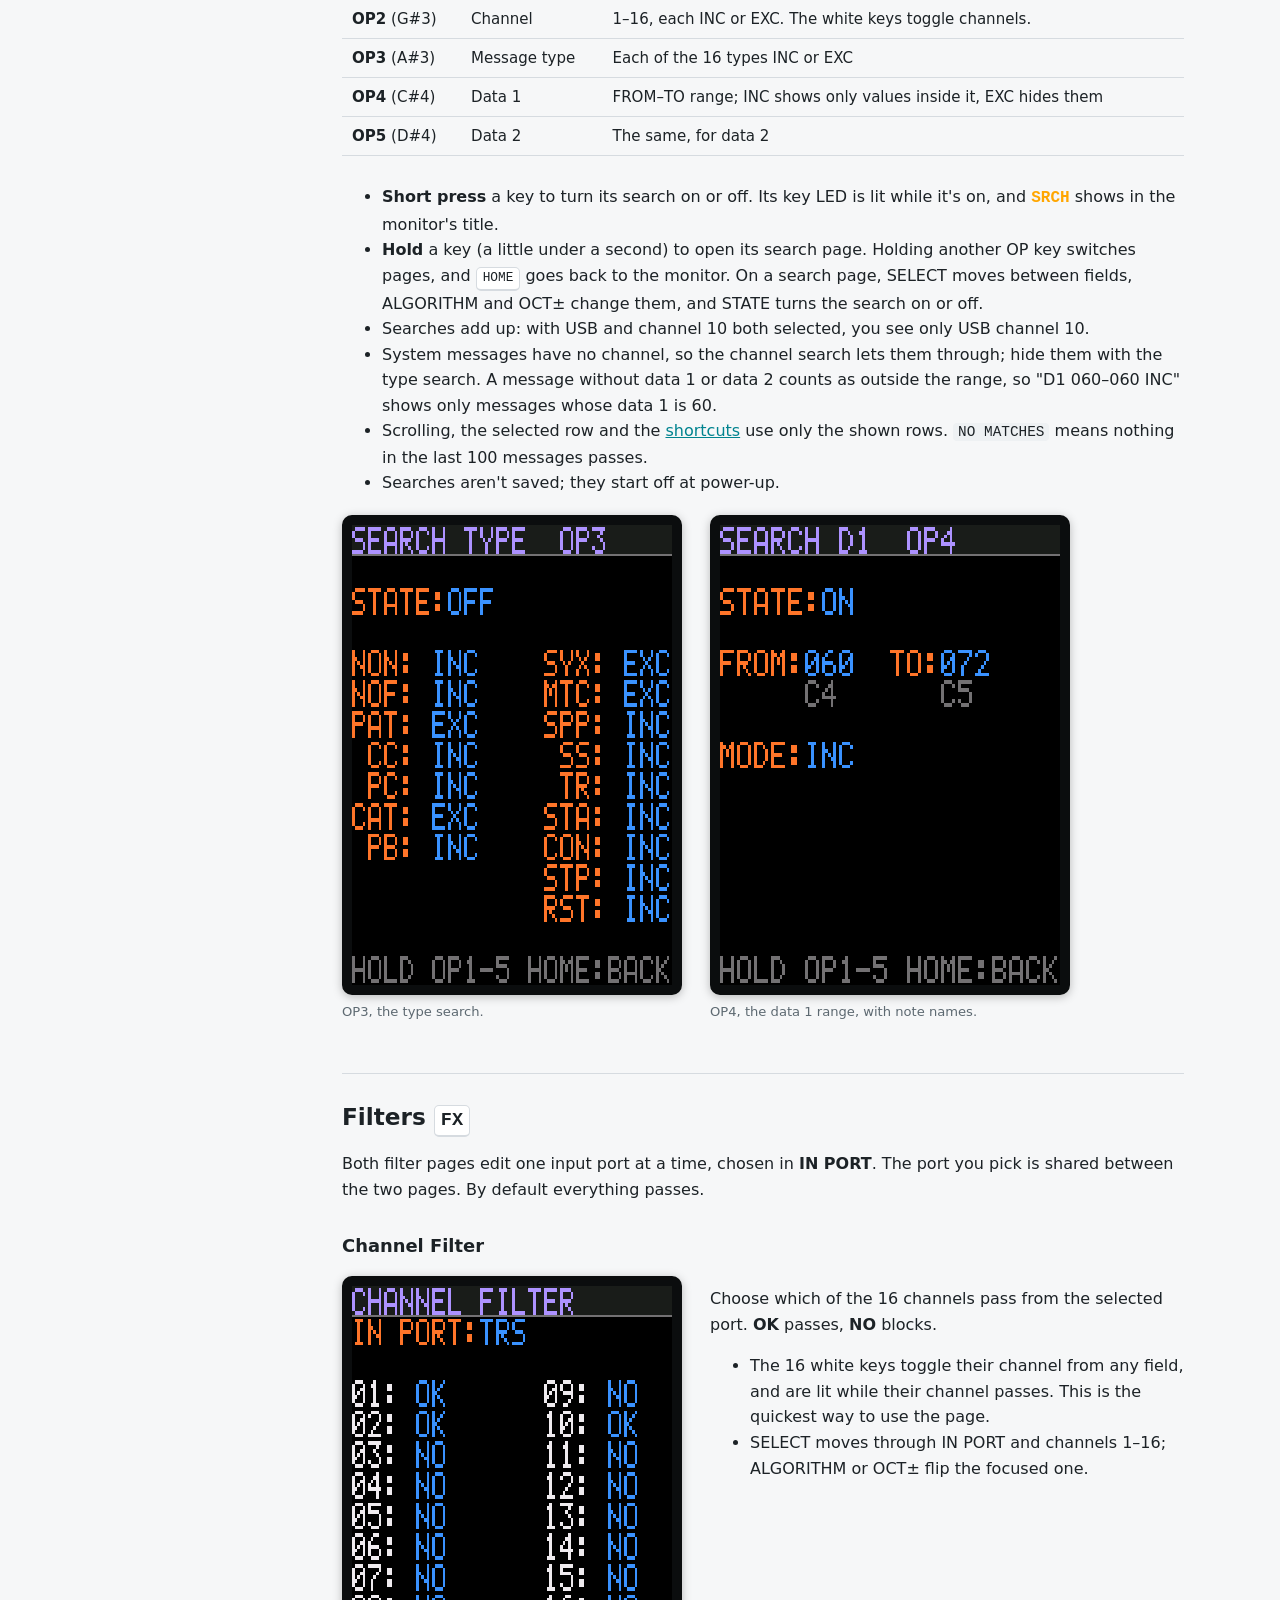
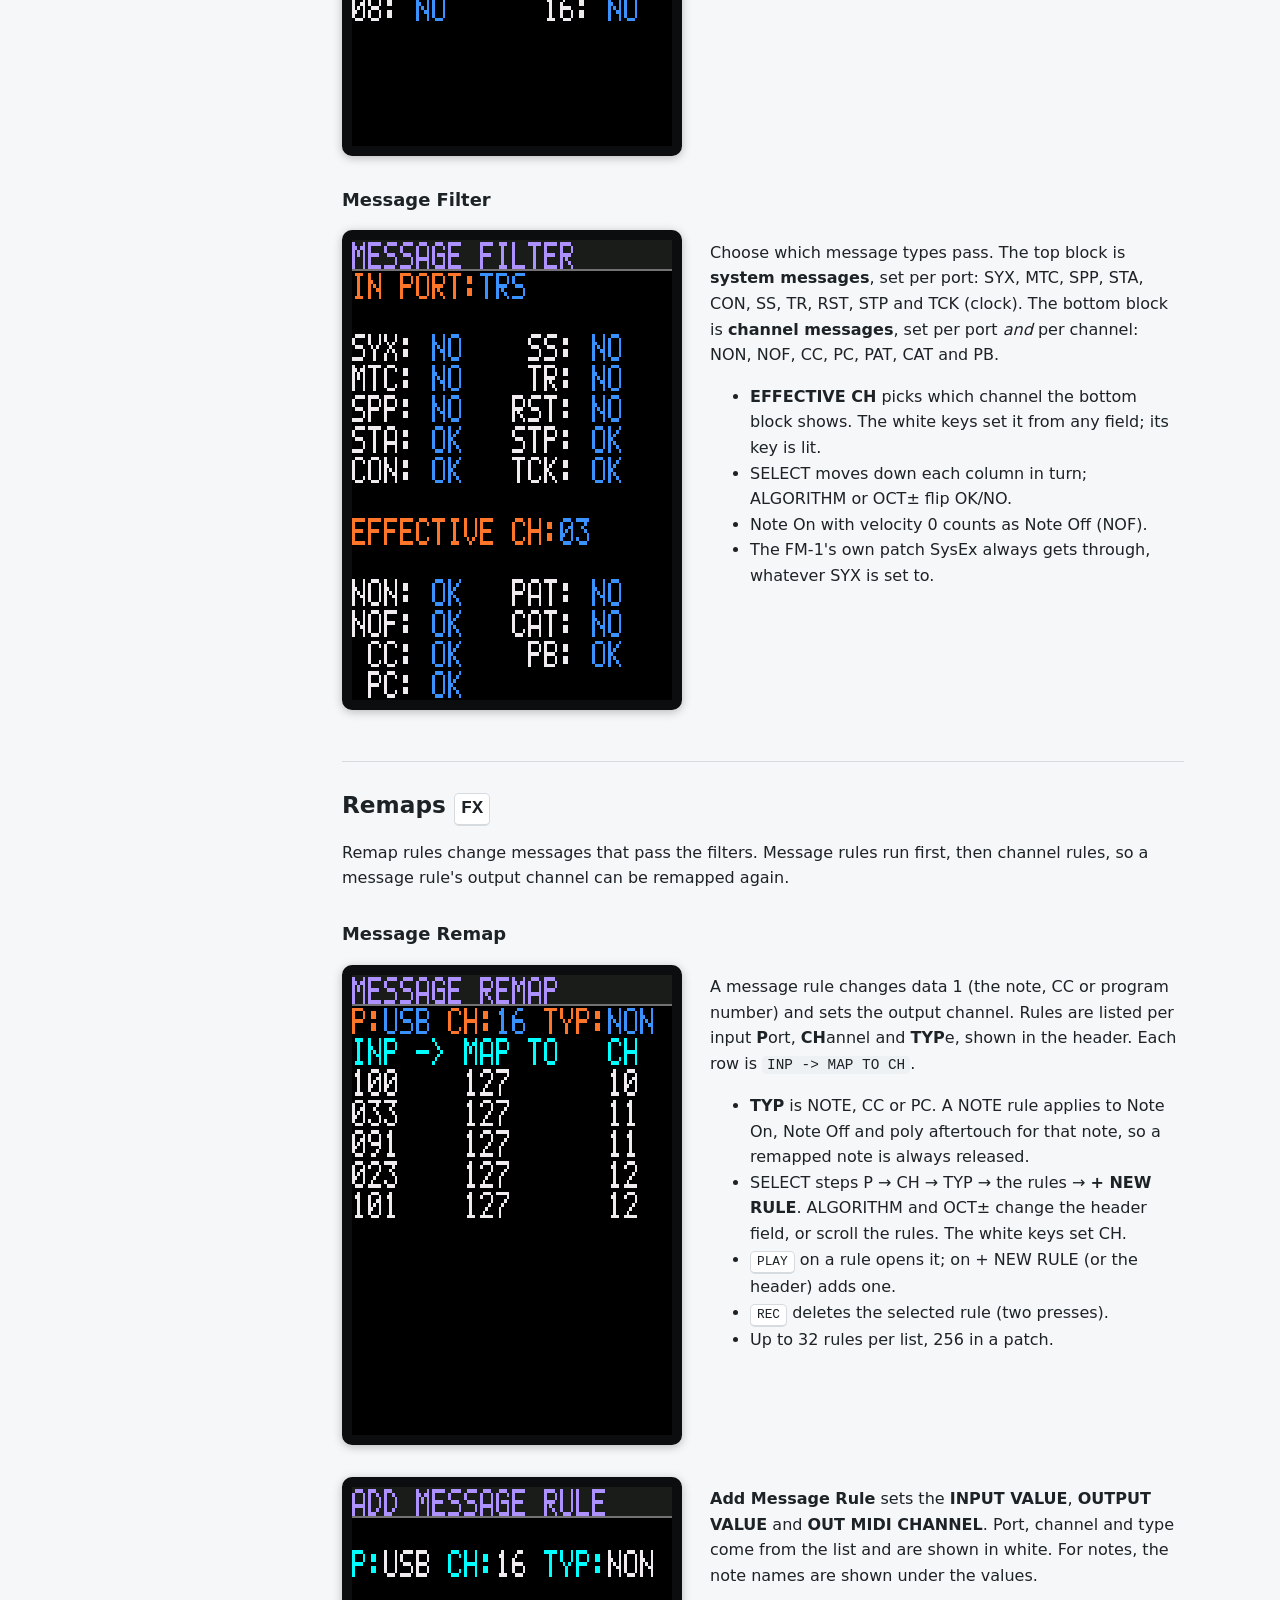
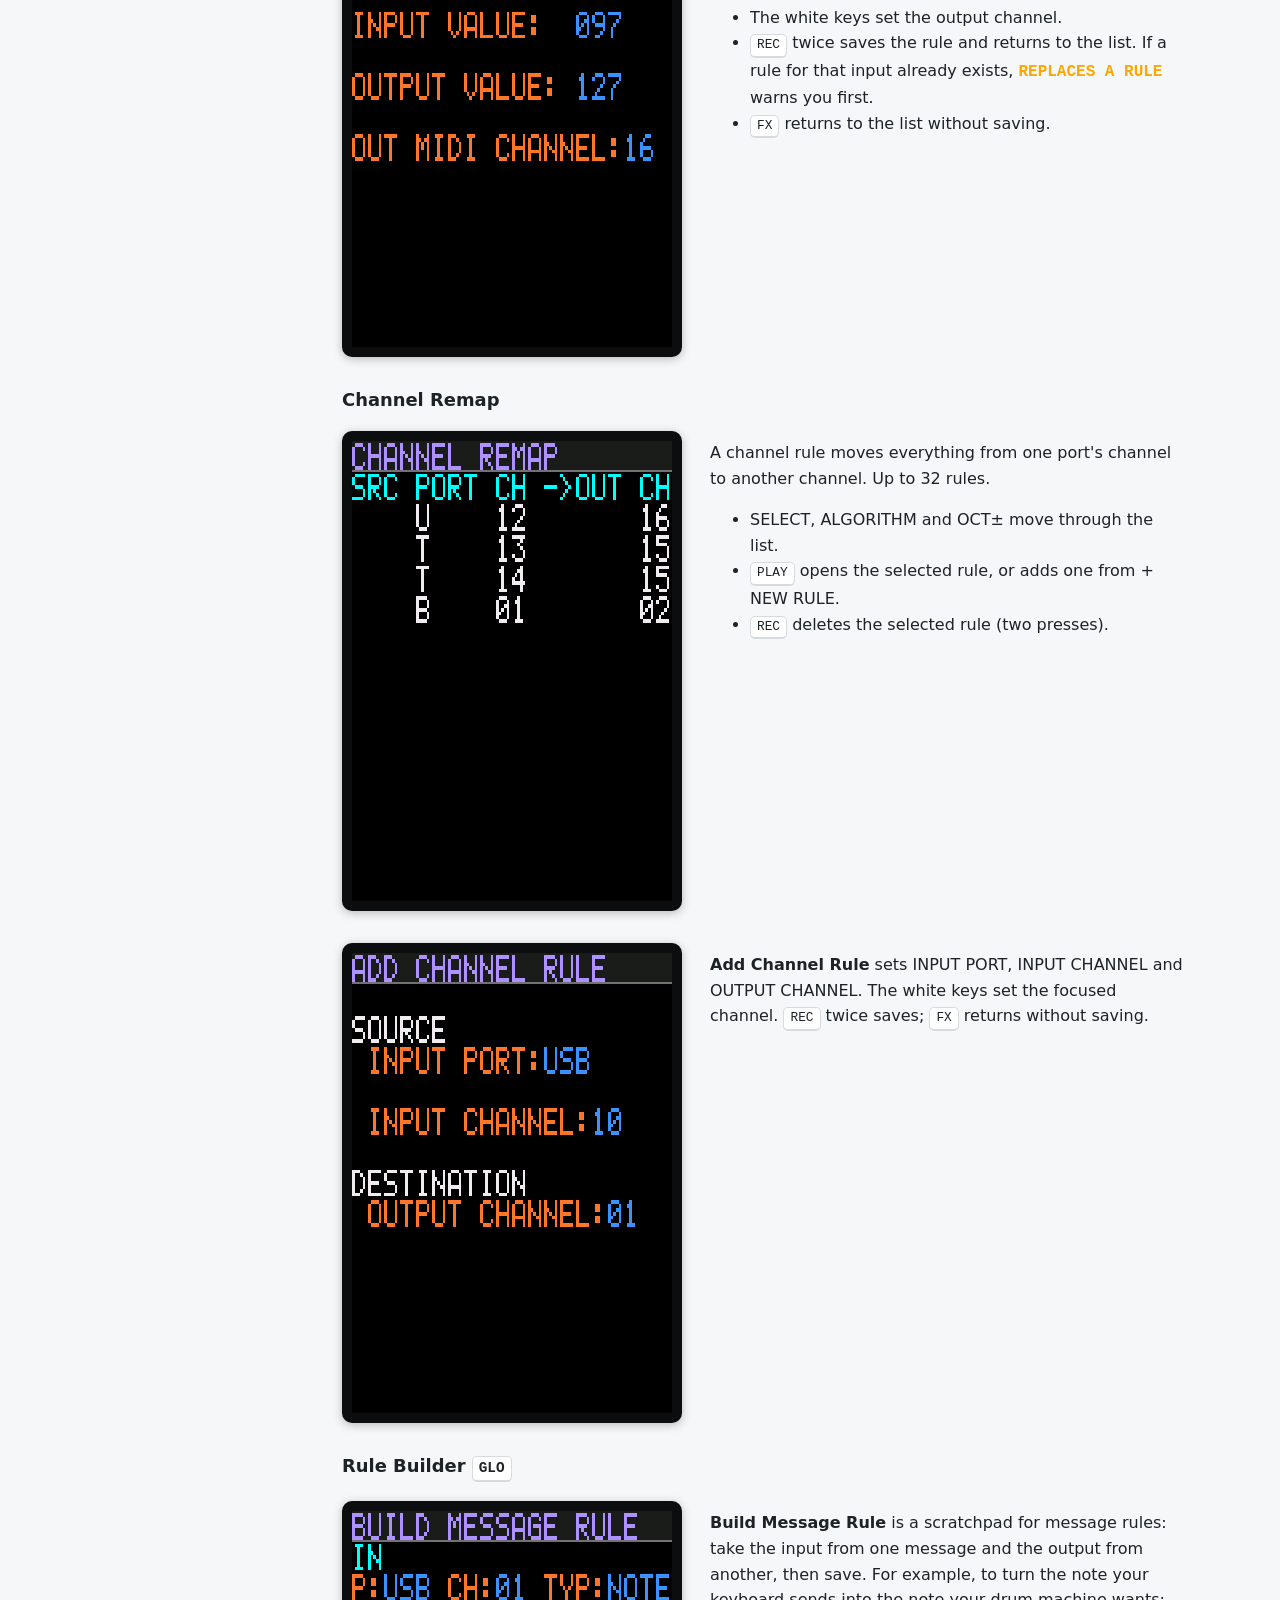
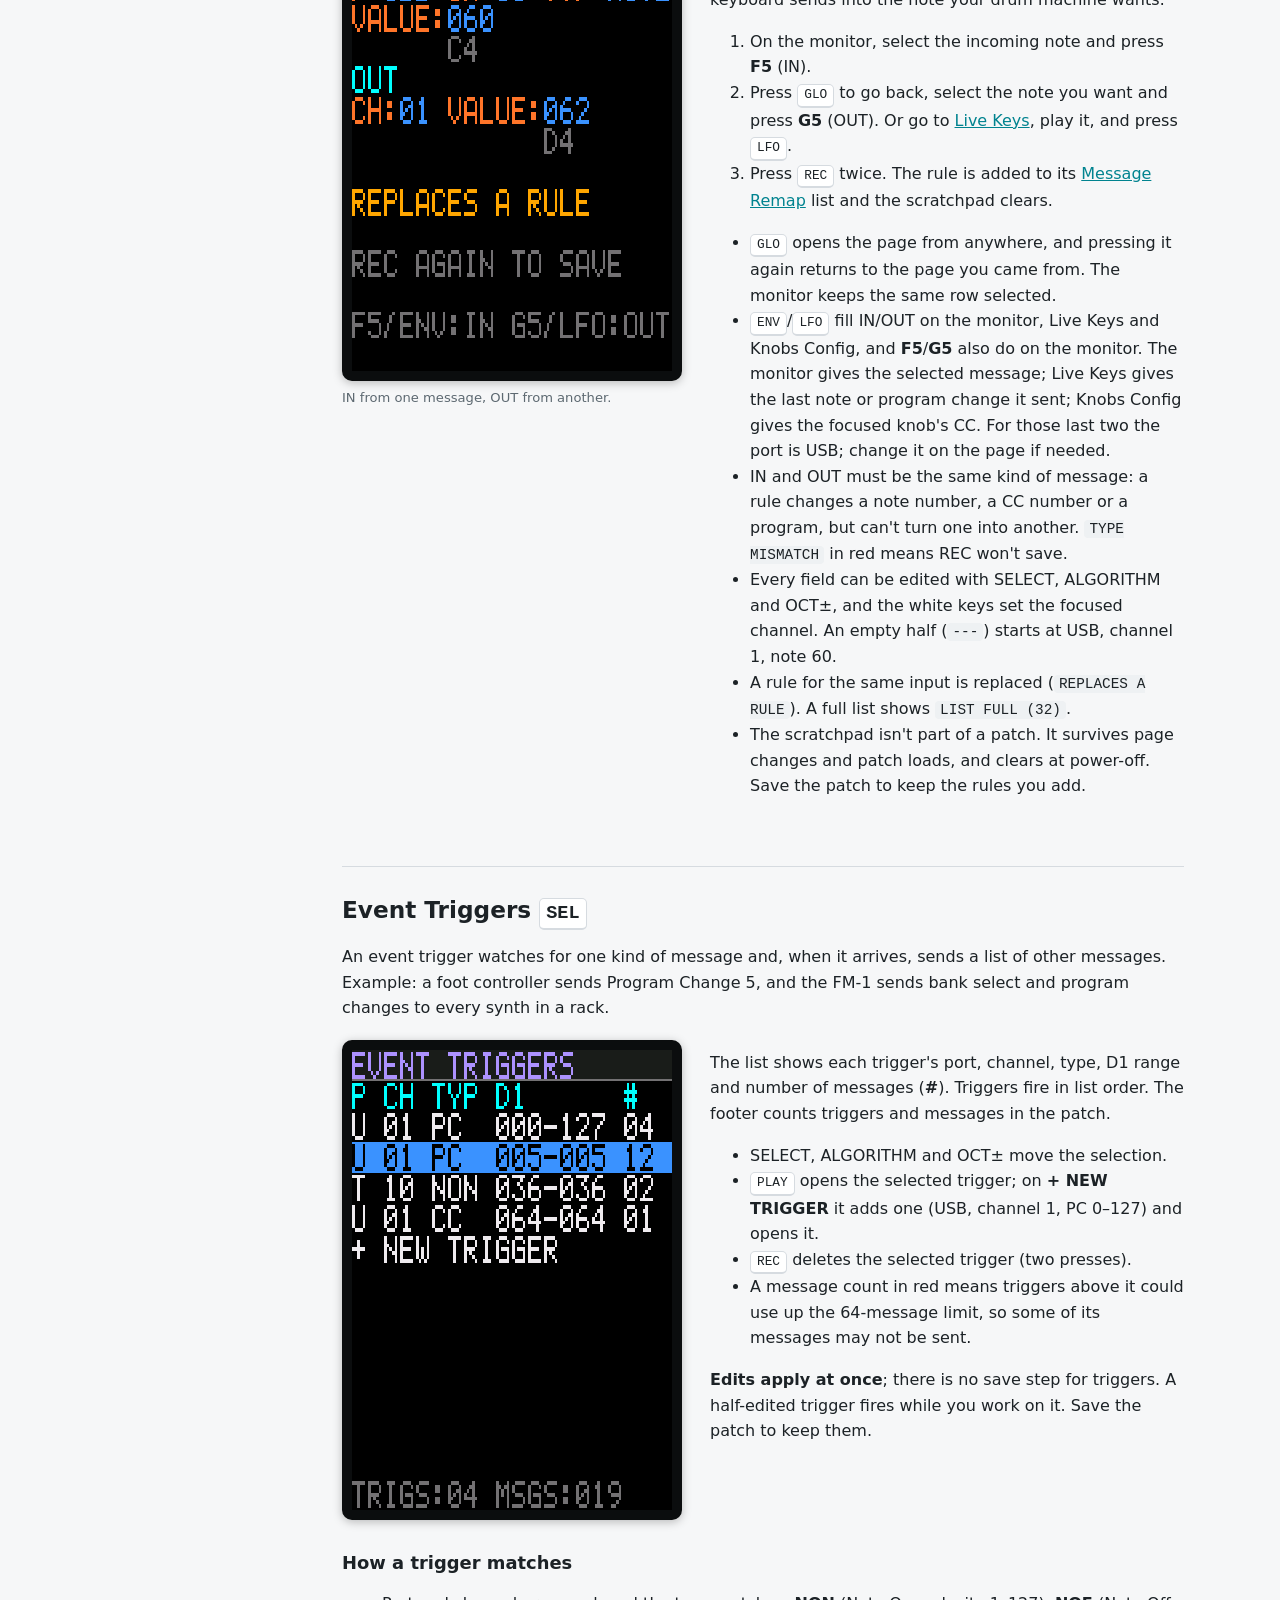
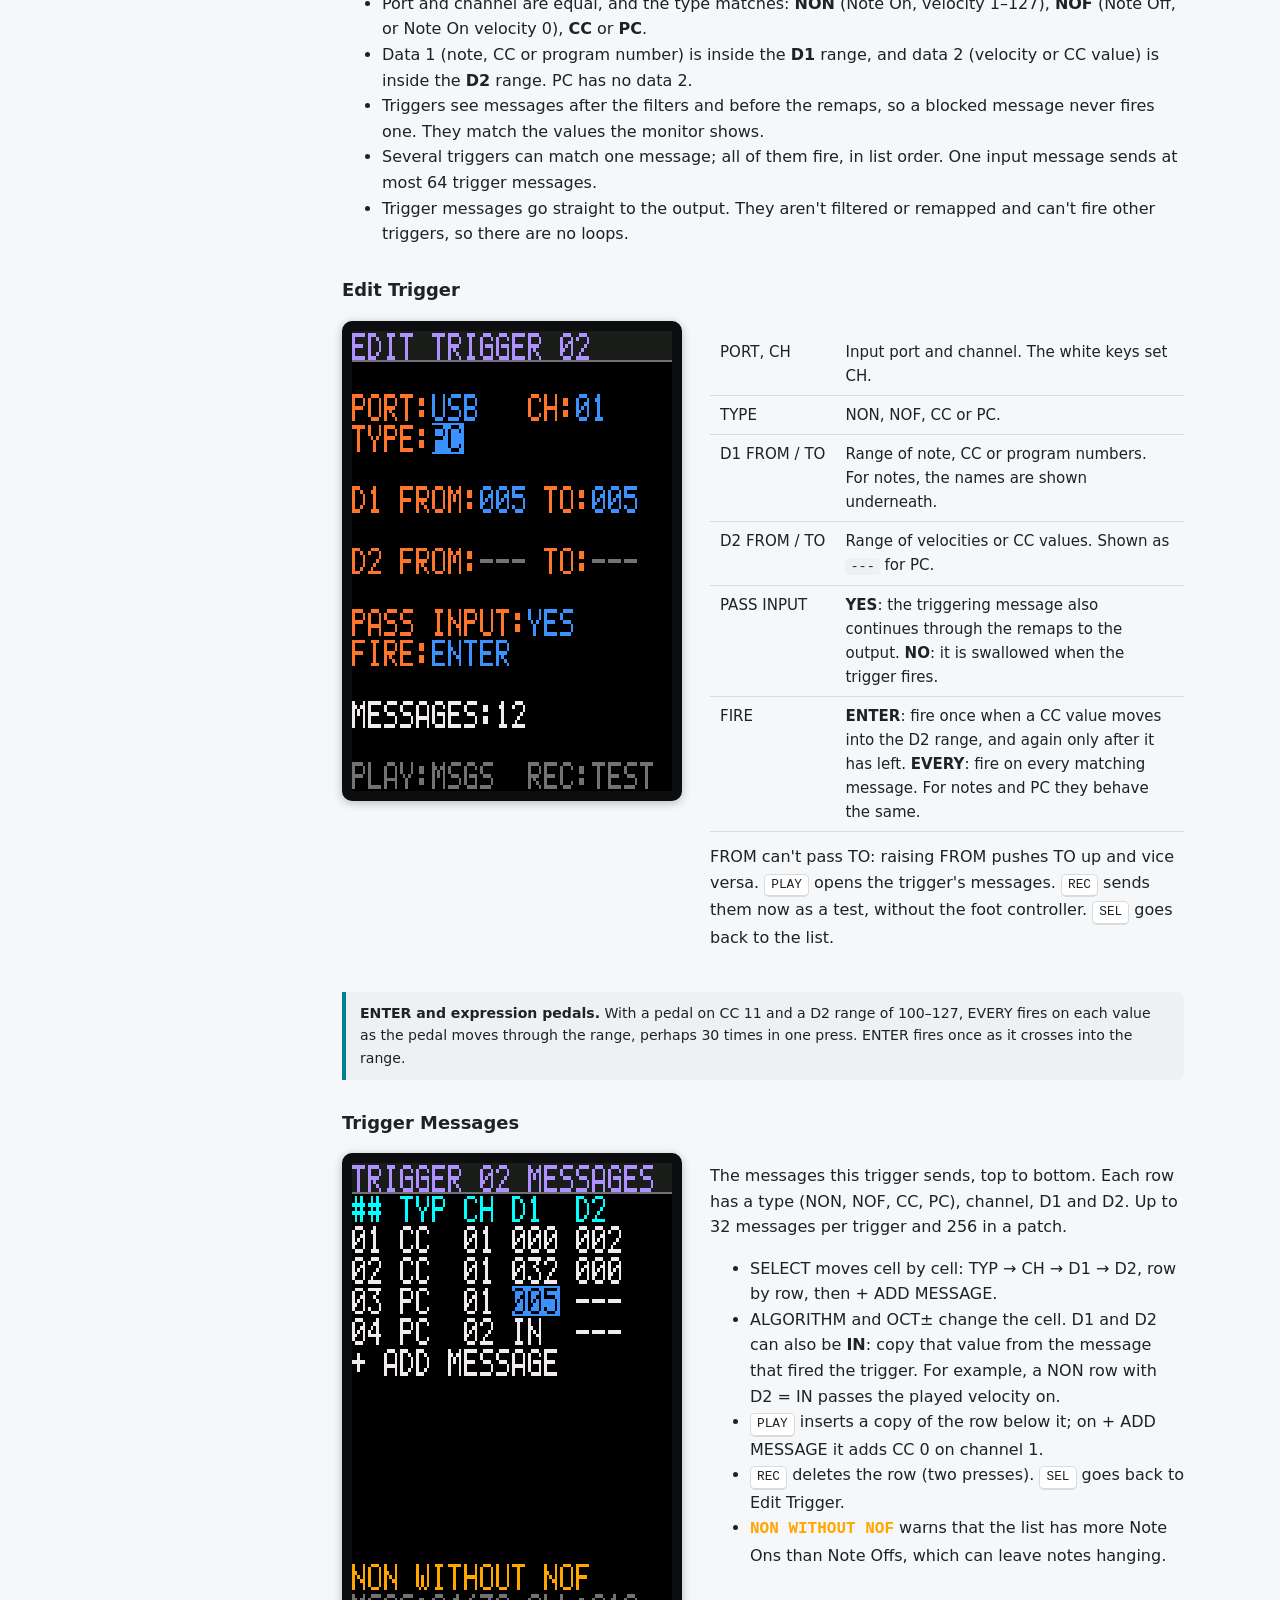
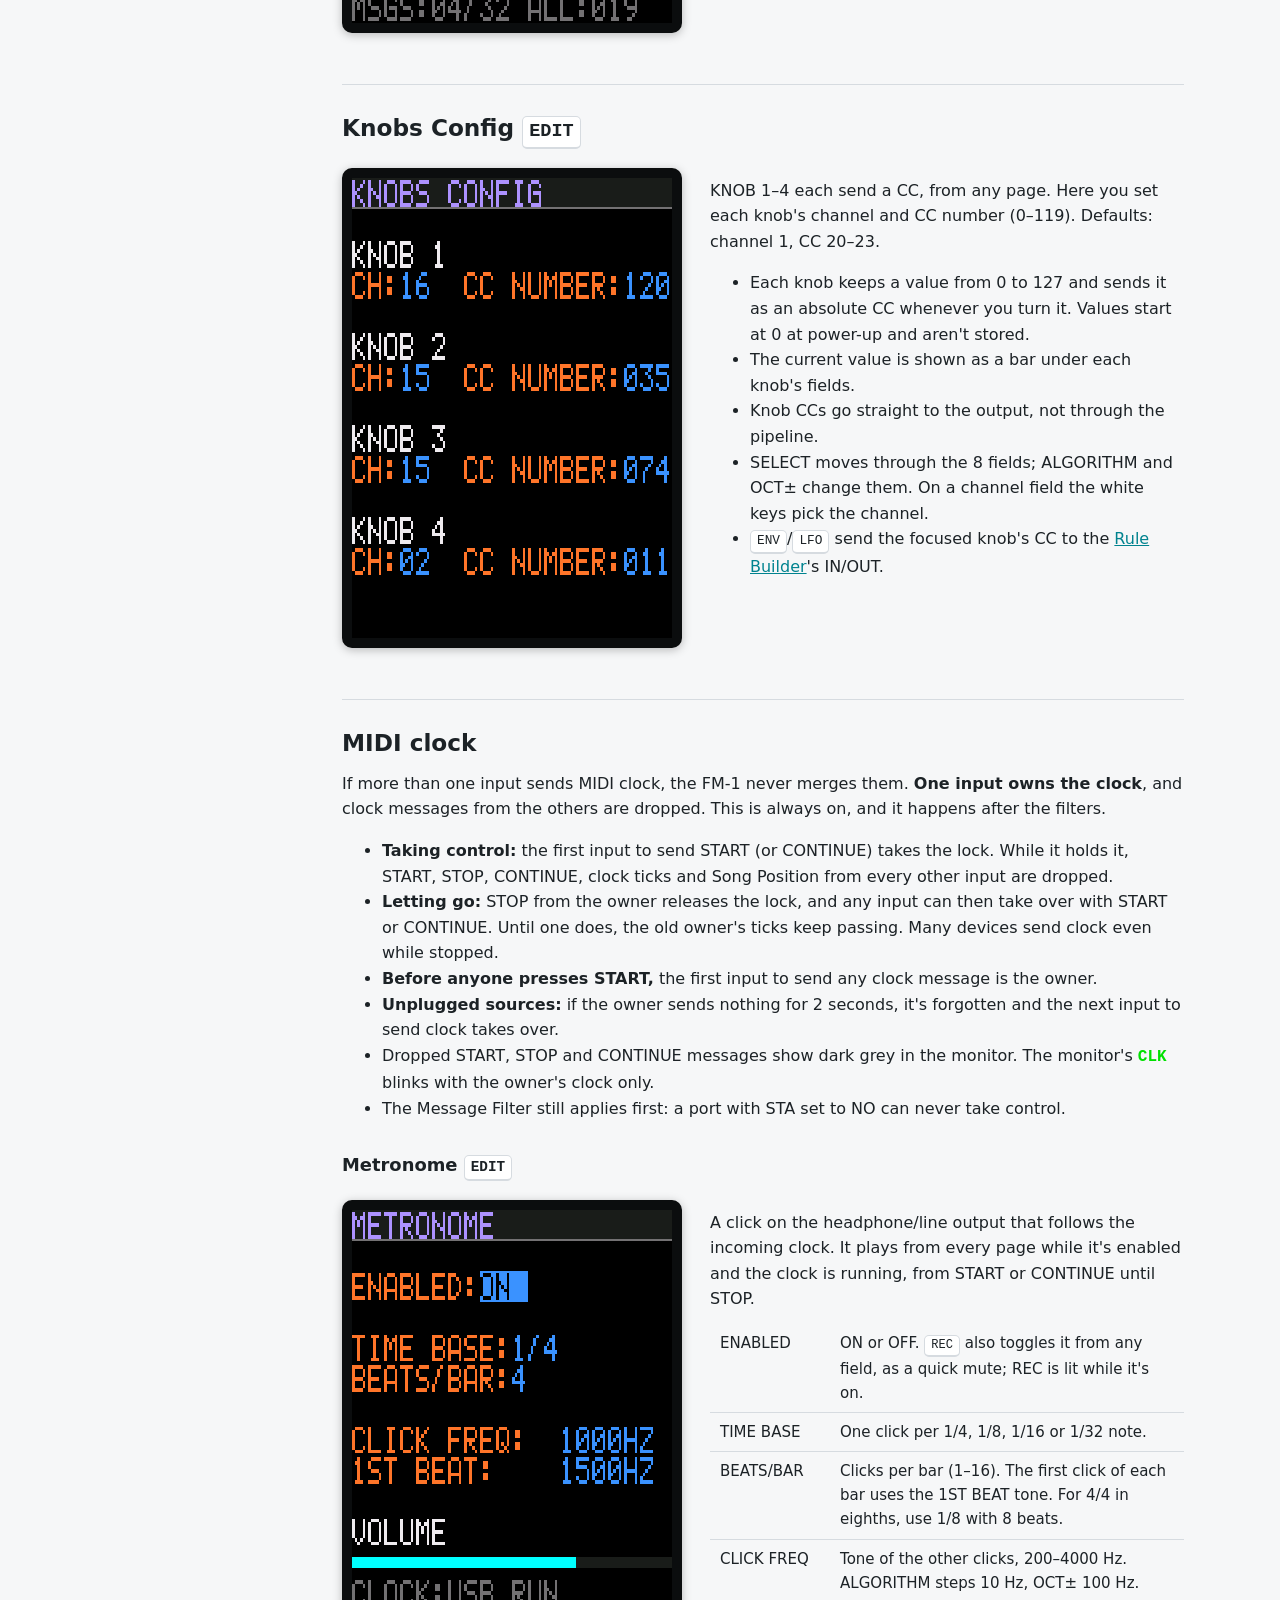
==== commit beac2595: "Monitor: ENV and LFO send the selected row to the Rule Builder ENV and LFO now match F5 and G5 on th" ====
--- a/html/index.html
+++ b/html/index.html
@@ -145,7 +145,7 @@
   <!-- annotations -->
   <path class="annline" d="M120 548 L120 556 L880 556 L880 548"/>
 </svg>
-<p class="small muted" style="margin-top:-4px">Lower row: the 16 white keys pick MIDI channels 1–16 on most pages. Upper row: on the monitor, the first five black keys (<b>OP1–OP5</b>) are the <a href="#search">search keys</a>, and the last three (<b>C#5</b>, <b>D#5</b>, <b>F#5</b>) are the <a href="#shortcuts">shortcuts</a>. The last two white keys (<b>F5</b>, <b>G5</b>) send the selected message to the <a href="#rule-builder">Rule Builder</a>. On <a href="#live-keys">Live Keys</a> all 27 keys play notes.</p>
+<p class="small muted" style="margin-top:-4px">Lower row: the 16 white keys pick MIDI channels 1–16 on most pages. Upper row: on the monitor, the first five black keys (<b>OP1–OP5</b>) are the <a href="#search">search keys</a>, and the last three (<b>C#5</b>, <b>D#5</b>, <b>F#5</b>) are the <a href="#shortcuts">shortcuts</a>. The last two white keys (<b>F5</b>, <b>G5</b>) send the selected message to the <a href="#rule-builder">Rule Builder</a>, as <kbd>ENV</kbd> and <kbd>LFO</kbd> do. On <a href="#live-keys">Live Keys</a> all 27 keys play notes.</p>
 
 <div class="table-wrap"><table>
   <thead><tr><th>Control</th><th>What it does</th></tr></thead>
@@ -158,7 +158,7 @@
     <tr><td><kbd>SAVE</kbd></td><td><a href="#patches">Patch Select</a> → <a href="#sysex-dump">Sysex Dump</a></td></tr>
     <tr><td><kbd>ARP</kbd></td><td><a href="#live-keys">Live Keys</a></td></tr>
     <tr><td><kbd>GLO</kbd></td><td><a href="#rule-builder">Build Message Rule</a>, from any page. Press again to go back to where you were.</td></tr>
-    <tr><td><kbd>ENV</kbd> <kbd>LFO</kbd></td><td>On Live Keys and Knobs Config: send the note, program change or knob CC to the <a href="#rule-builder">Rule Builder</a>'s IN or OUT.</td></tr>
+    <tr><td><kbd>ENV</kbd> <kbd>LFO</kbd></td><td>On the monitor, Live Keys and Knobs Config: send the selected message, note, program change or knob CC to the <a href="#rule-builder">Rule Builder</a>'s IN or OUT.</td></tr>
     <tr><td>SELECT</td><td>Moves the focus from field to field, or scrolls a list.</td></tr>
     <tr><td>ALGORITHM</td><td>Changes the focused value.</td></tr>
     <tr><td><kbd>OCT−</kbd> <kbd>OCT+</kbd></td><td>Step the focused value down or up, or scroll. On Live Keys they shift the octave. Lit on the pages that use them.</td></tr>
@@ -301,8 +301,8 @@
   <tbody>
     <tr><td><b>C#5</b></td><td>Message rule</td><td>Notes, CC, PC</td><td>Opens Add Message Rule with the message's port, channel, type and value filled in, and the output set to the same value. If a rule for that value already exists, it opens that rule. Nothing changes until you save with <kbd>REC</kbd>.</td></tr>
     <tr><td><b>D#5</b></td><td>Channel rule</td><td>Any channel message</td><td>Opens Add Channel Rule with the message's port and channel, output set to the same channel, or the existing rule for that channel.</td></tr>
-    <tr><td><b>F5</b></td><td>Rule Builder IN</td><td>Notes, CC, PC</td><td>Puts the message's port, channel, type and value into the <a href="#rule-builder">Rule Builder</a>'s IN and opens it.</td></tr>
-    <tr><td><b>G5</b></td><td>Rule Builder OUT</td><td>Notes, CC, PC</td><td>Puts the message's channel and value into the Rule Builder's OUT and opens it.</td></tr>
+    <tr><td><b>F5</b> or <kbd>ENV</kbd></td><td>Rule Builder IN</td><td>Notes, CC, PC</td><td>Puts the message's port, channel, type and value into the <a href="#rule-builder">Rule Builder</a>'s IN and opens it.</td></tr>
+    <tr><td><b>G5</b> or <kbd>LFO</kbd></td><td>Rule Builder OUT</td><td>Notes, CC, PC</td><td>Puts the message's channel and value into the Rule Builder's OUT and opens it.</td></tr>
     <tr><td><b>F#5</b></td><td>Trigger</td><td>NON, NOF, CC, PC</td><td>Adds a trigger at once and opens it: D1 is the message's value, D2 is 0–127 (1–127 for Note On), Pass Input YES, Fire ENTER. Then add its messages with <kbd>PLAY</kbd>.</td></tr>
   </tbody>
 </table></div>
@@ -423,7 +423,7 @@
     </ol>
     <ul>
       <li><kbd>GLO</kbd> opens the page from anywhere, and pressing it again returns to the page you came from. The monitor keeps the same row selected.</li>
-      <li><b>F5</b>/<b>G5</b> on the monitor, and <kbd>ENV</kbd>/<kbd>LFO</kbd> on Live Keys and Knobs Config, fill IN/OUT. Live Keys gives the last note or program change it sent; Knobs Config gives the focused knob's CC. Their port is USB; change it on the page if needed.</li>
+      <li><kbd>ENV</kbd>/<kbd>LFO</kbd> fill IN/OUT on the monitor, Live Keys and Knobs Config, and <b>F5</b>/<b>G5</b> also do on the monitor. The monitor gives the selected message; Live Keys gives the last note or program change it sent; Knobs Config gives the focused knob's CC. For those last two the port is USB; change it on the page if needed.</li>
       <li>IN and OUT must be the same kind of message: a rule changes a note number, a CC number or a program, but can't turn one into another. <code>TYPE MISMATCH</code> in red means REC won't save.</li>
       <li>Every field can be edited with SELECT, ALGORITHM and OCT±, and the white keys set the focused channel. An empty half (<code>---</code>) starts at USB, channel 1, note 60.</li>
       <li>A rule for the same input is replaced (<code>REPLACES A RULE</code>). A full list shows <code>LIST FULL (32)</code>.</li>
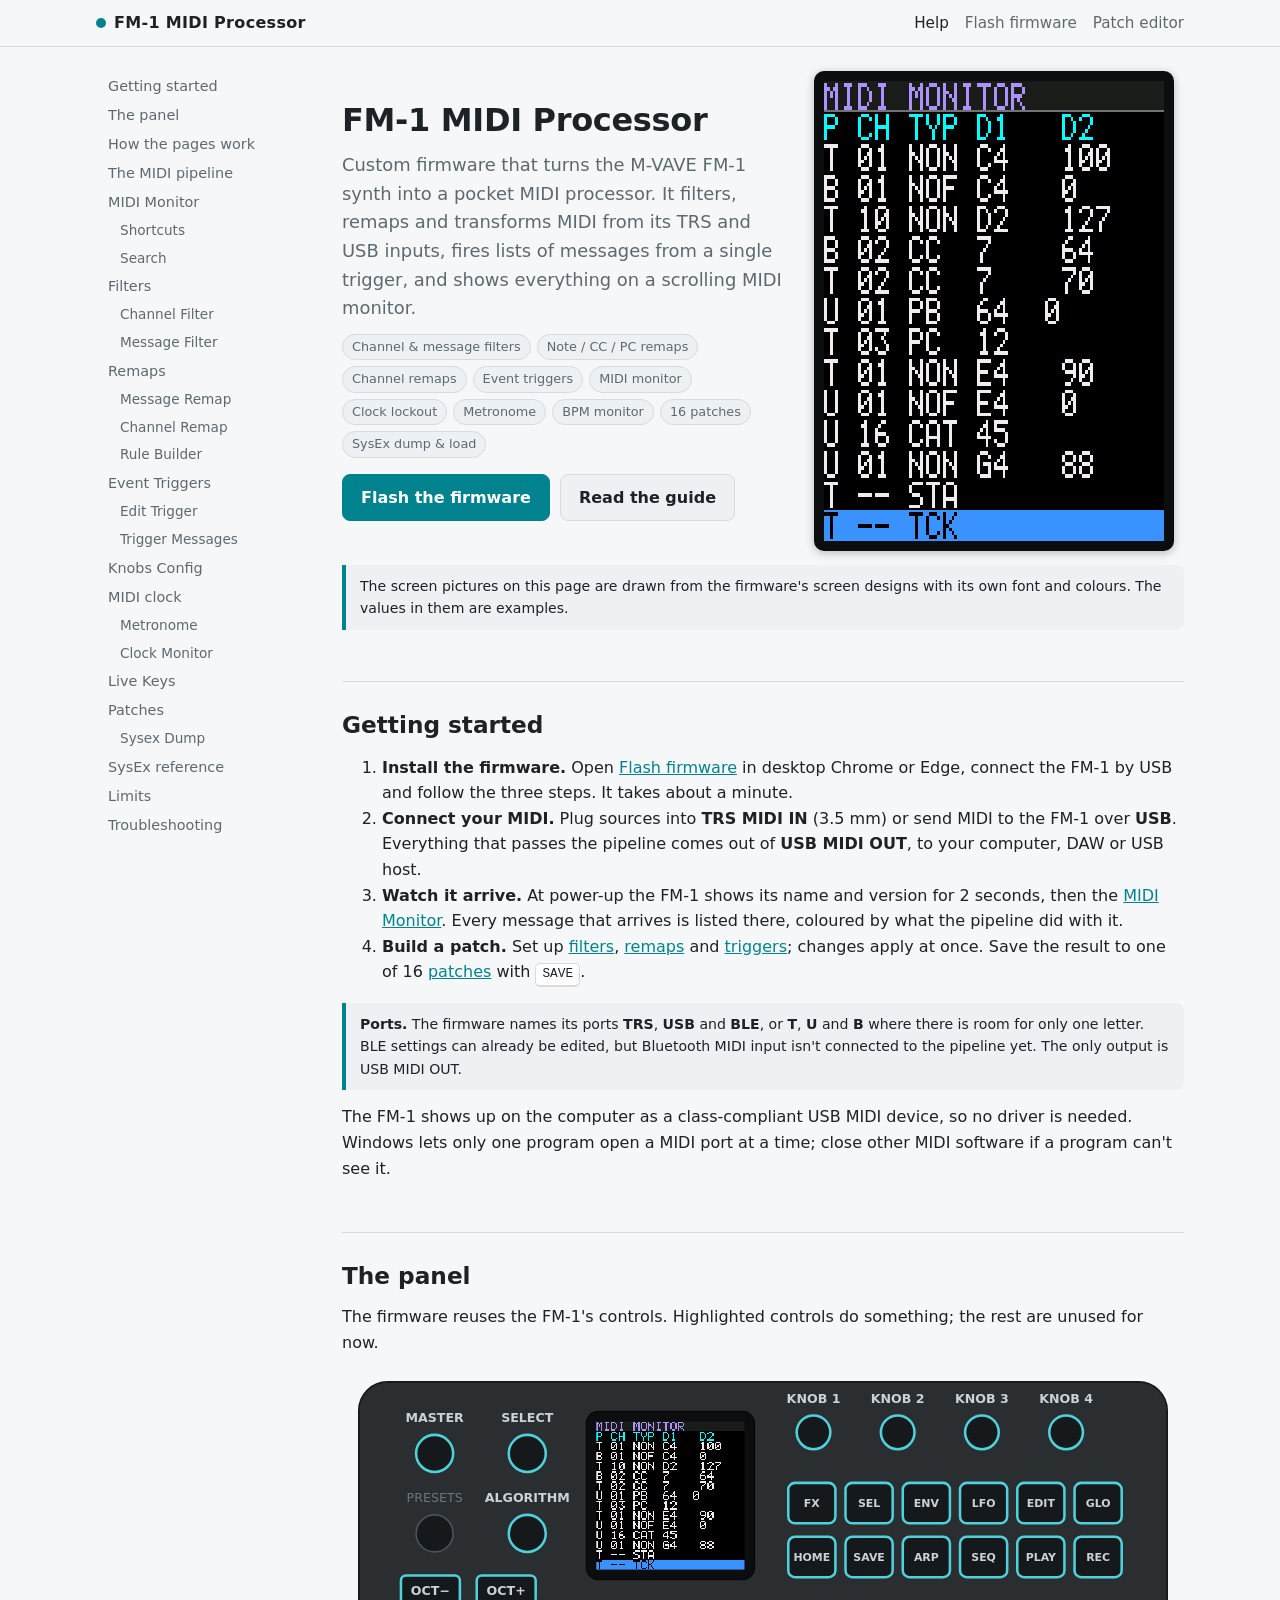
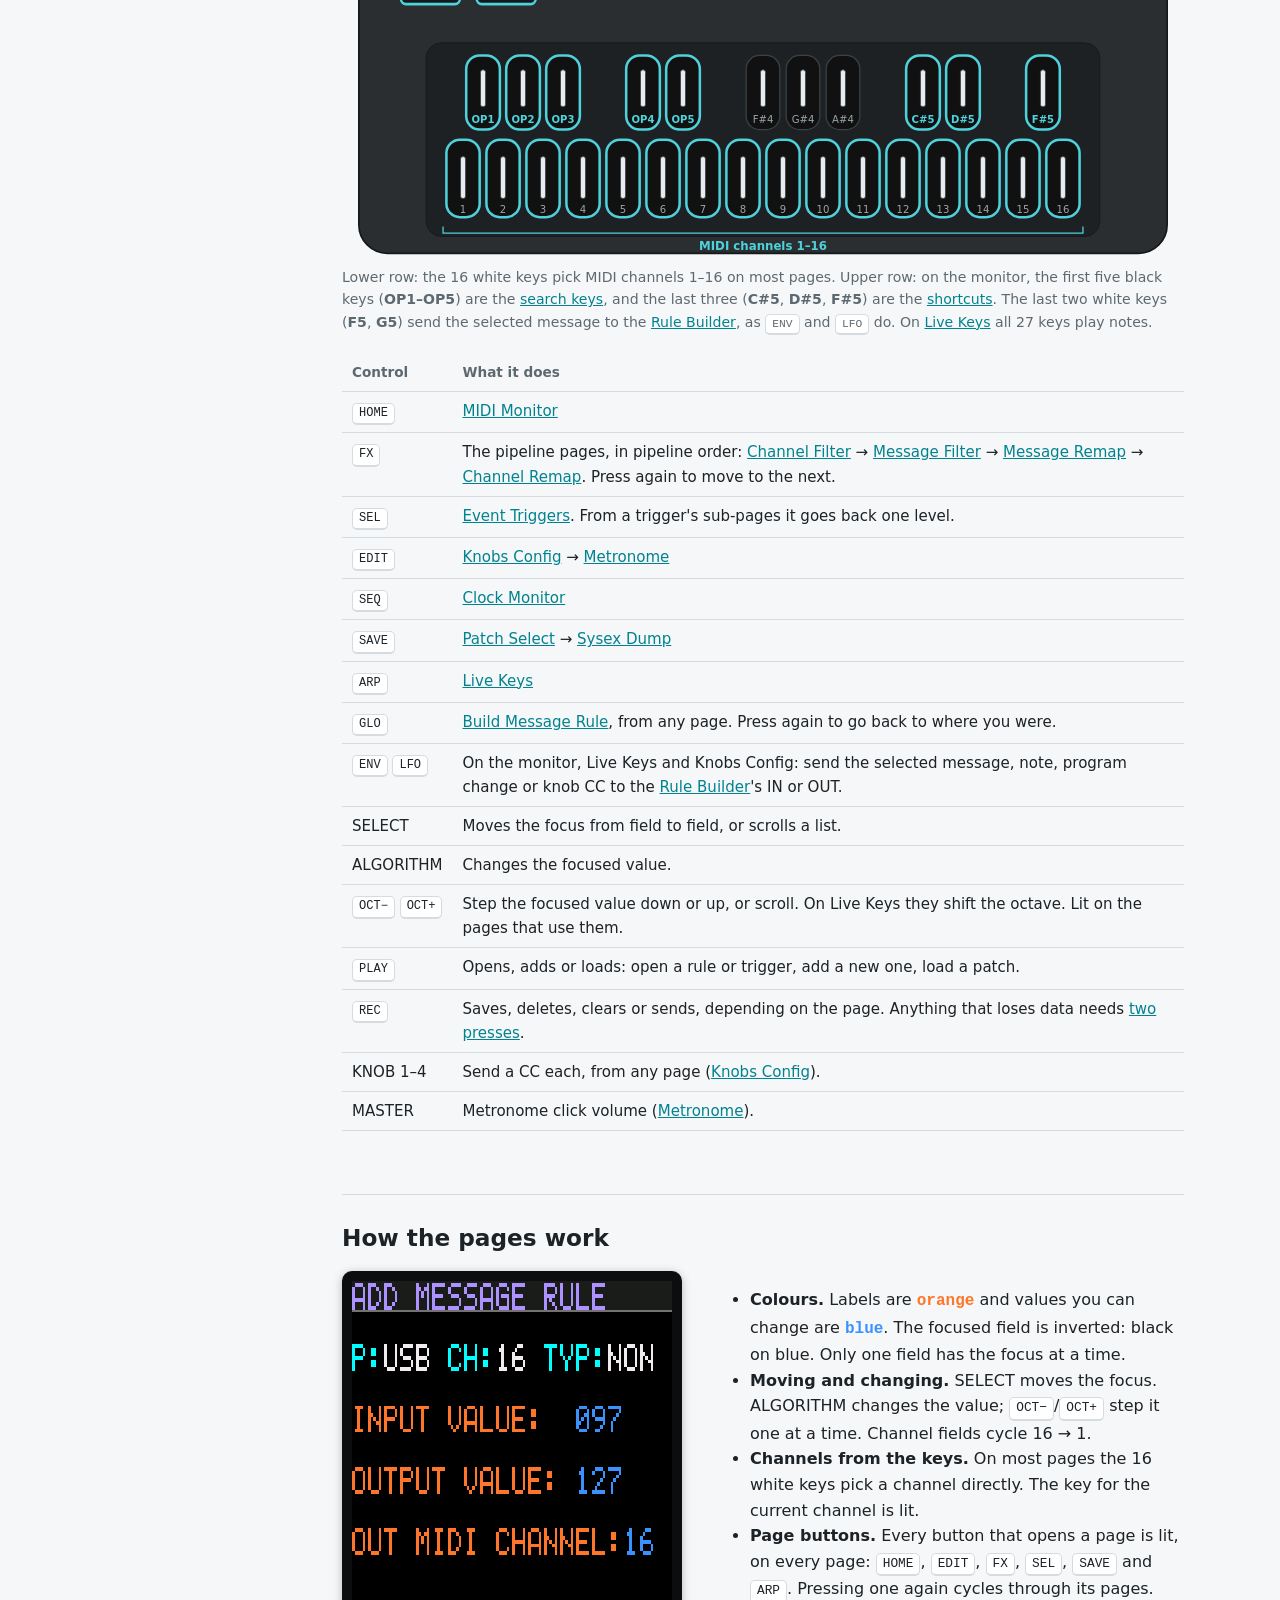
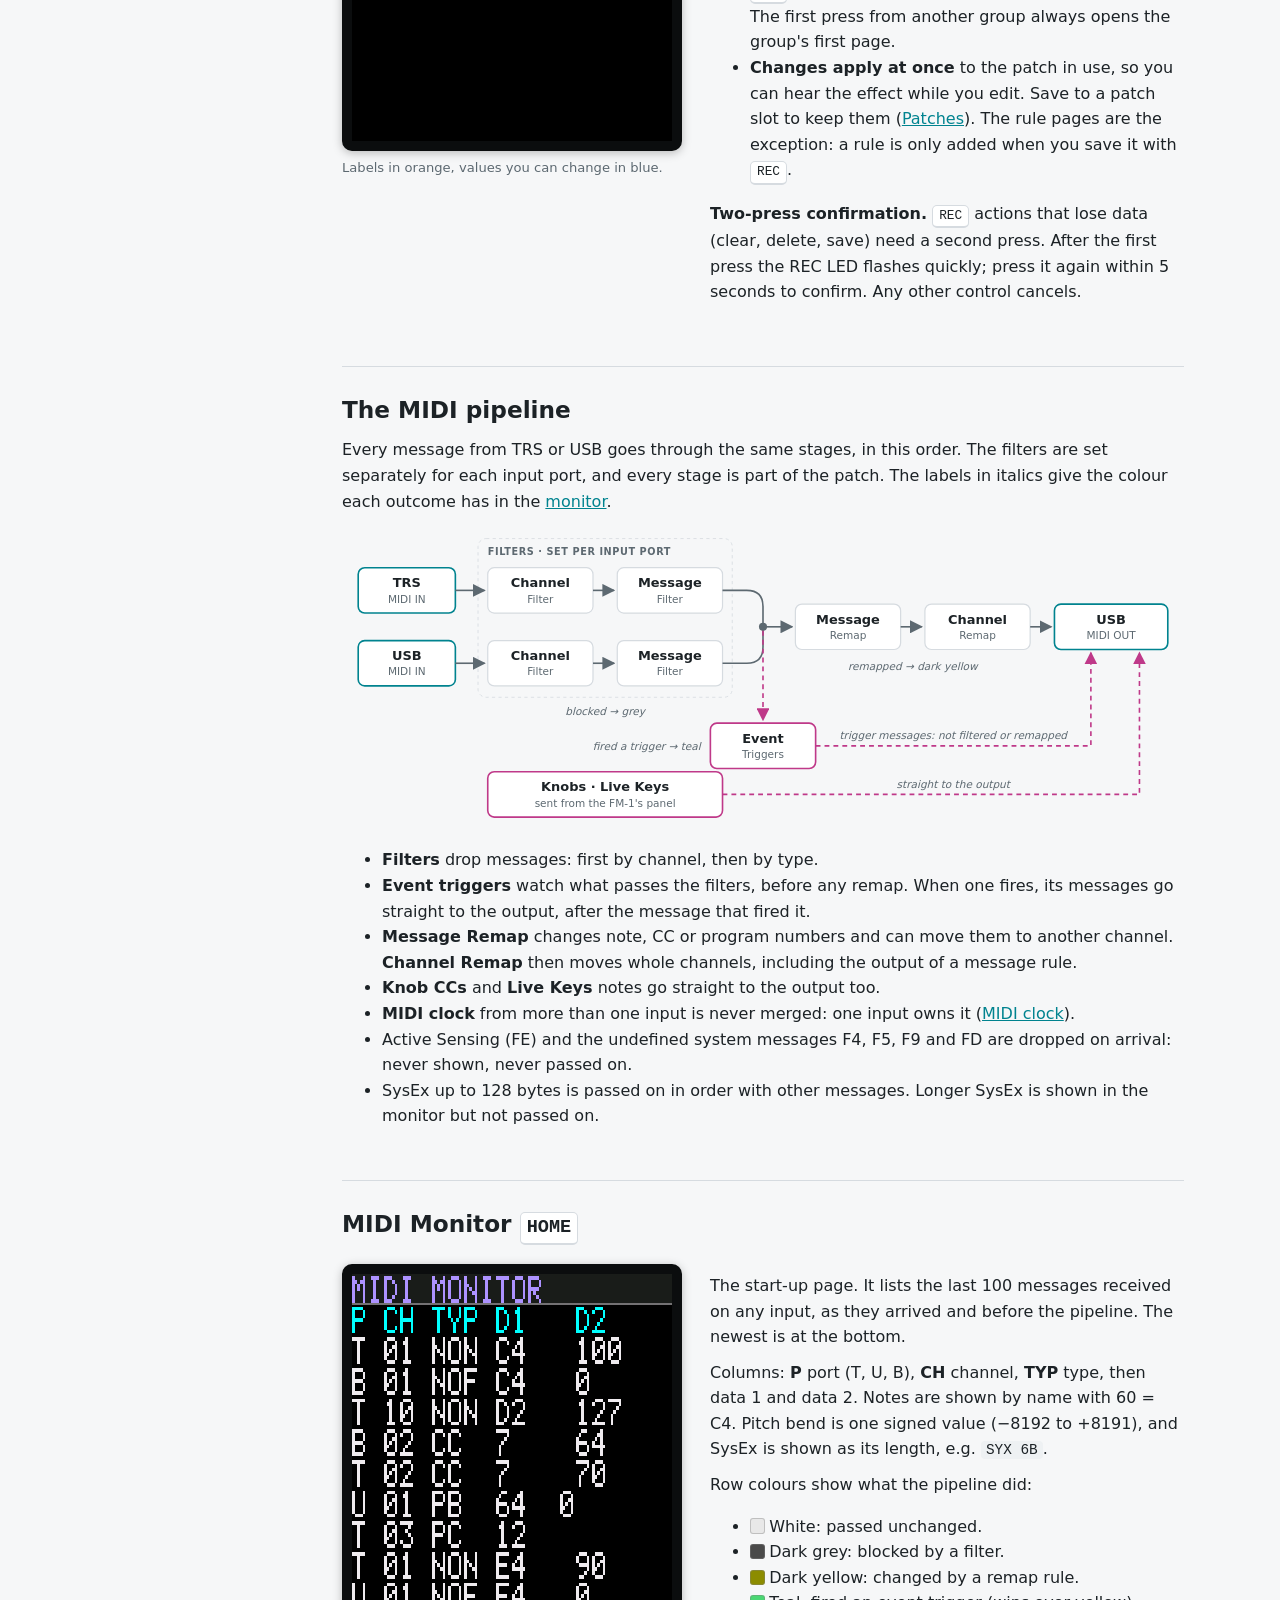
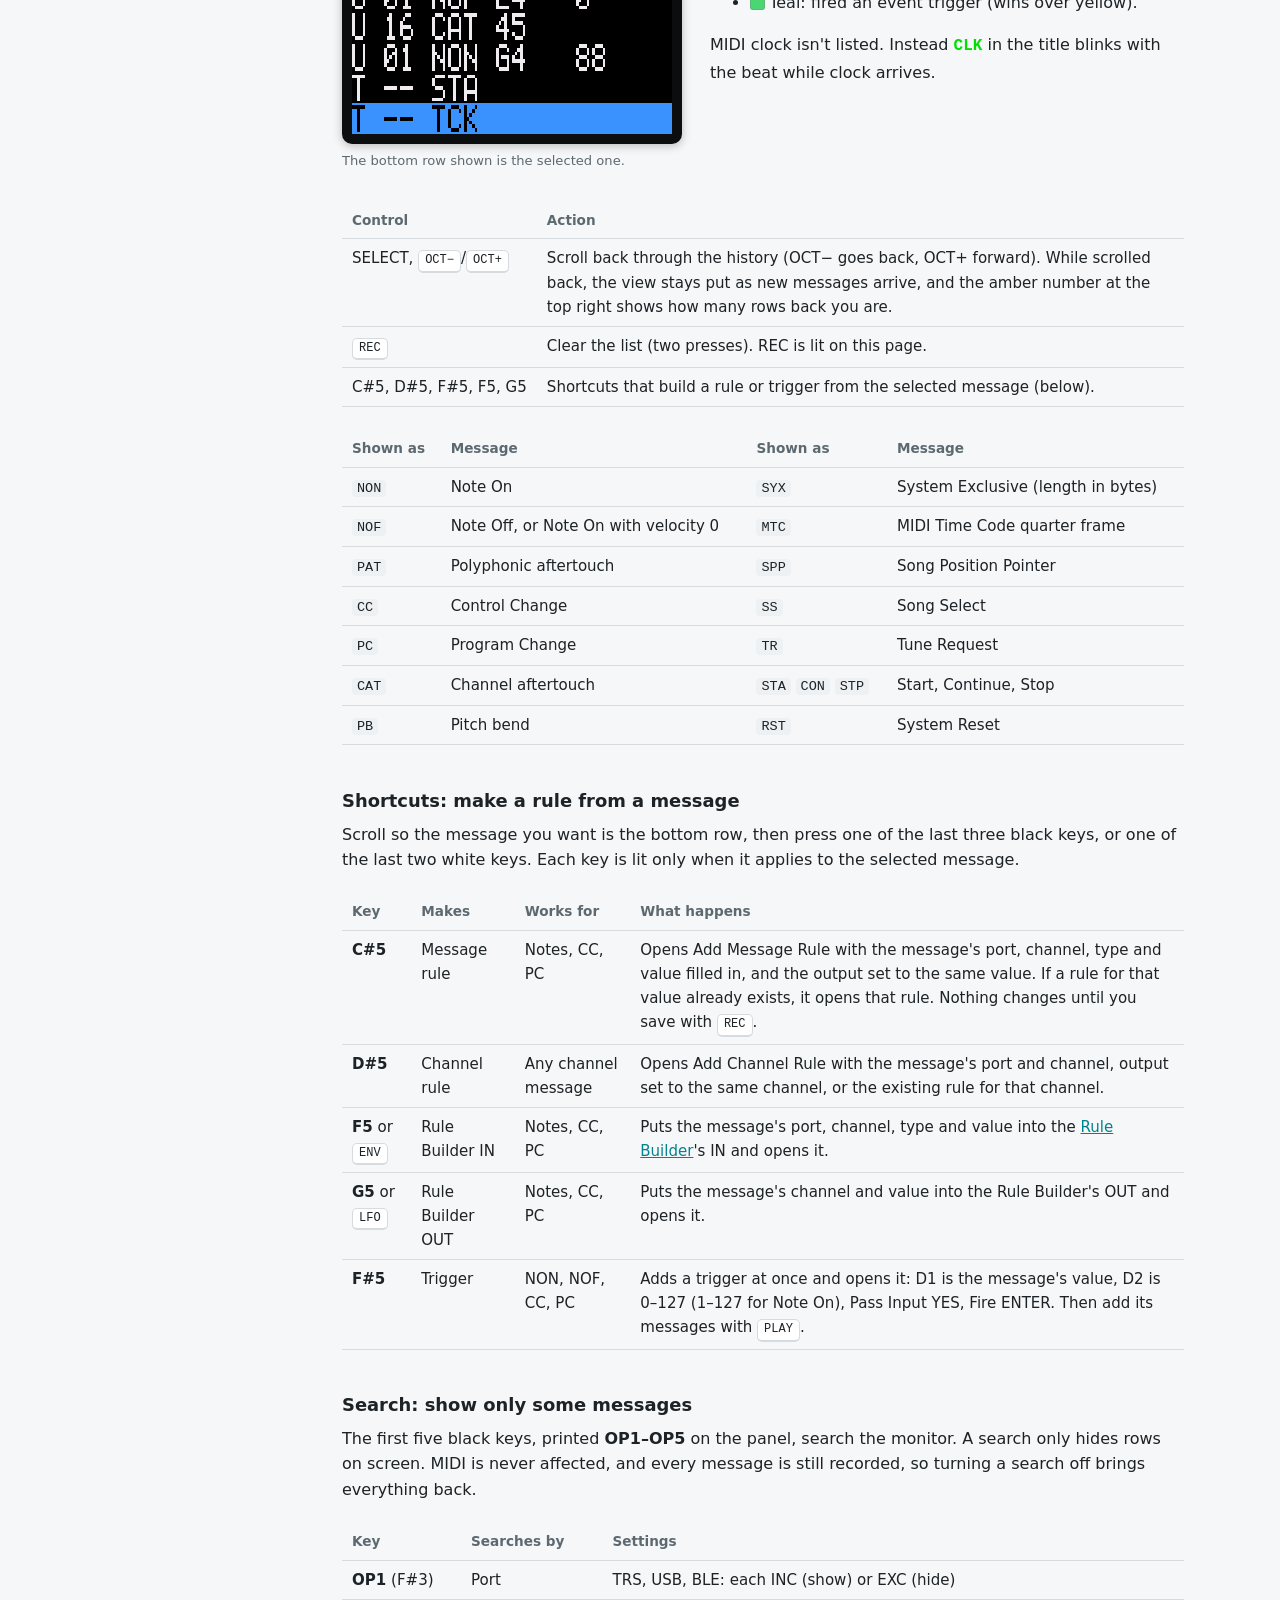
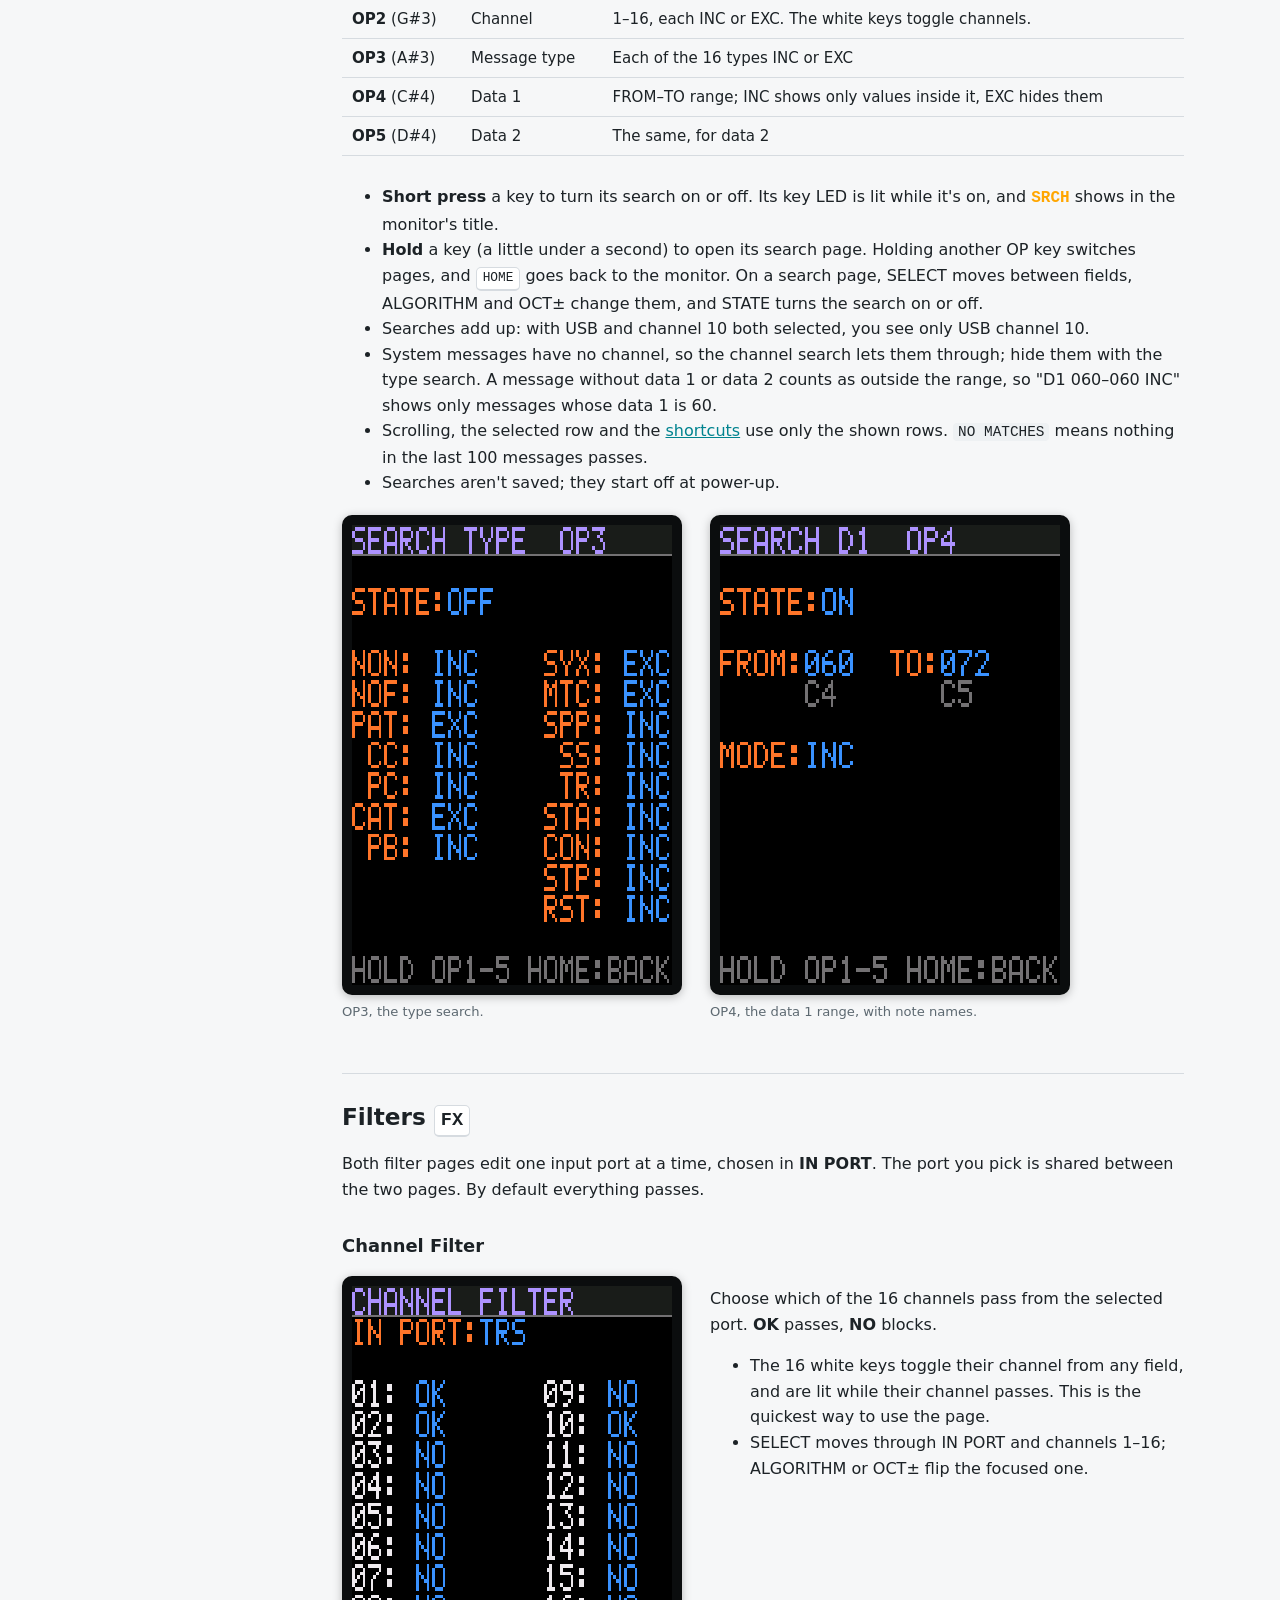
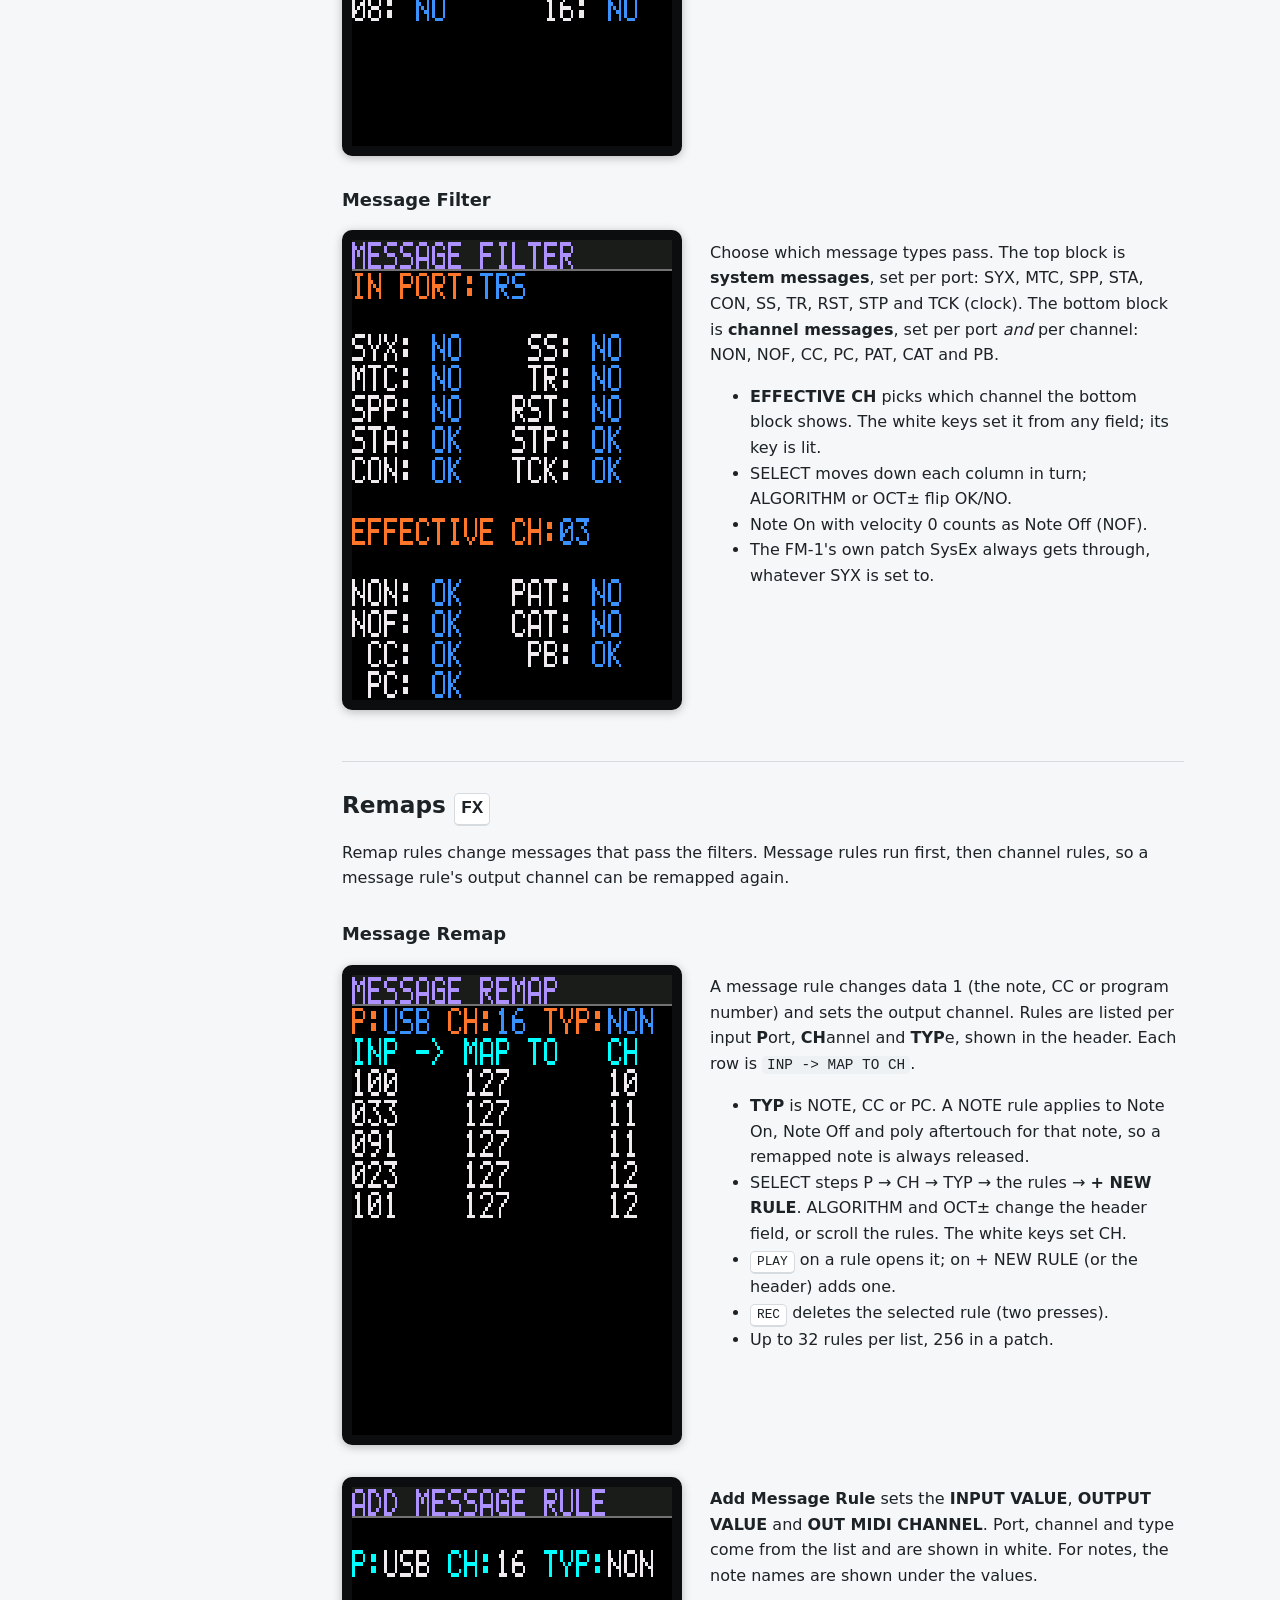
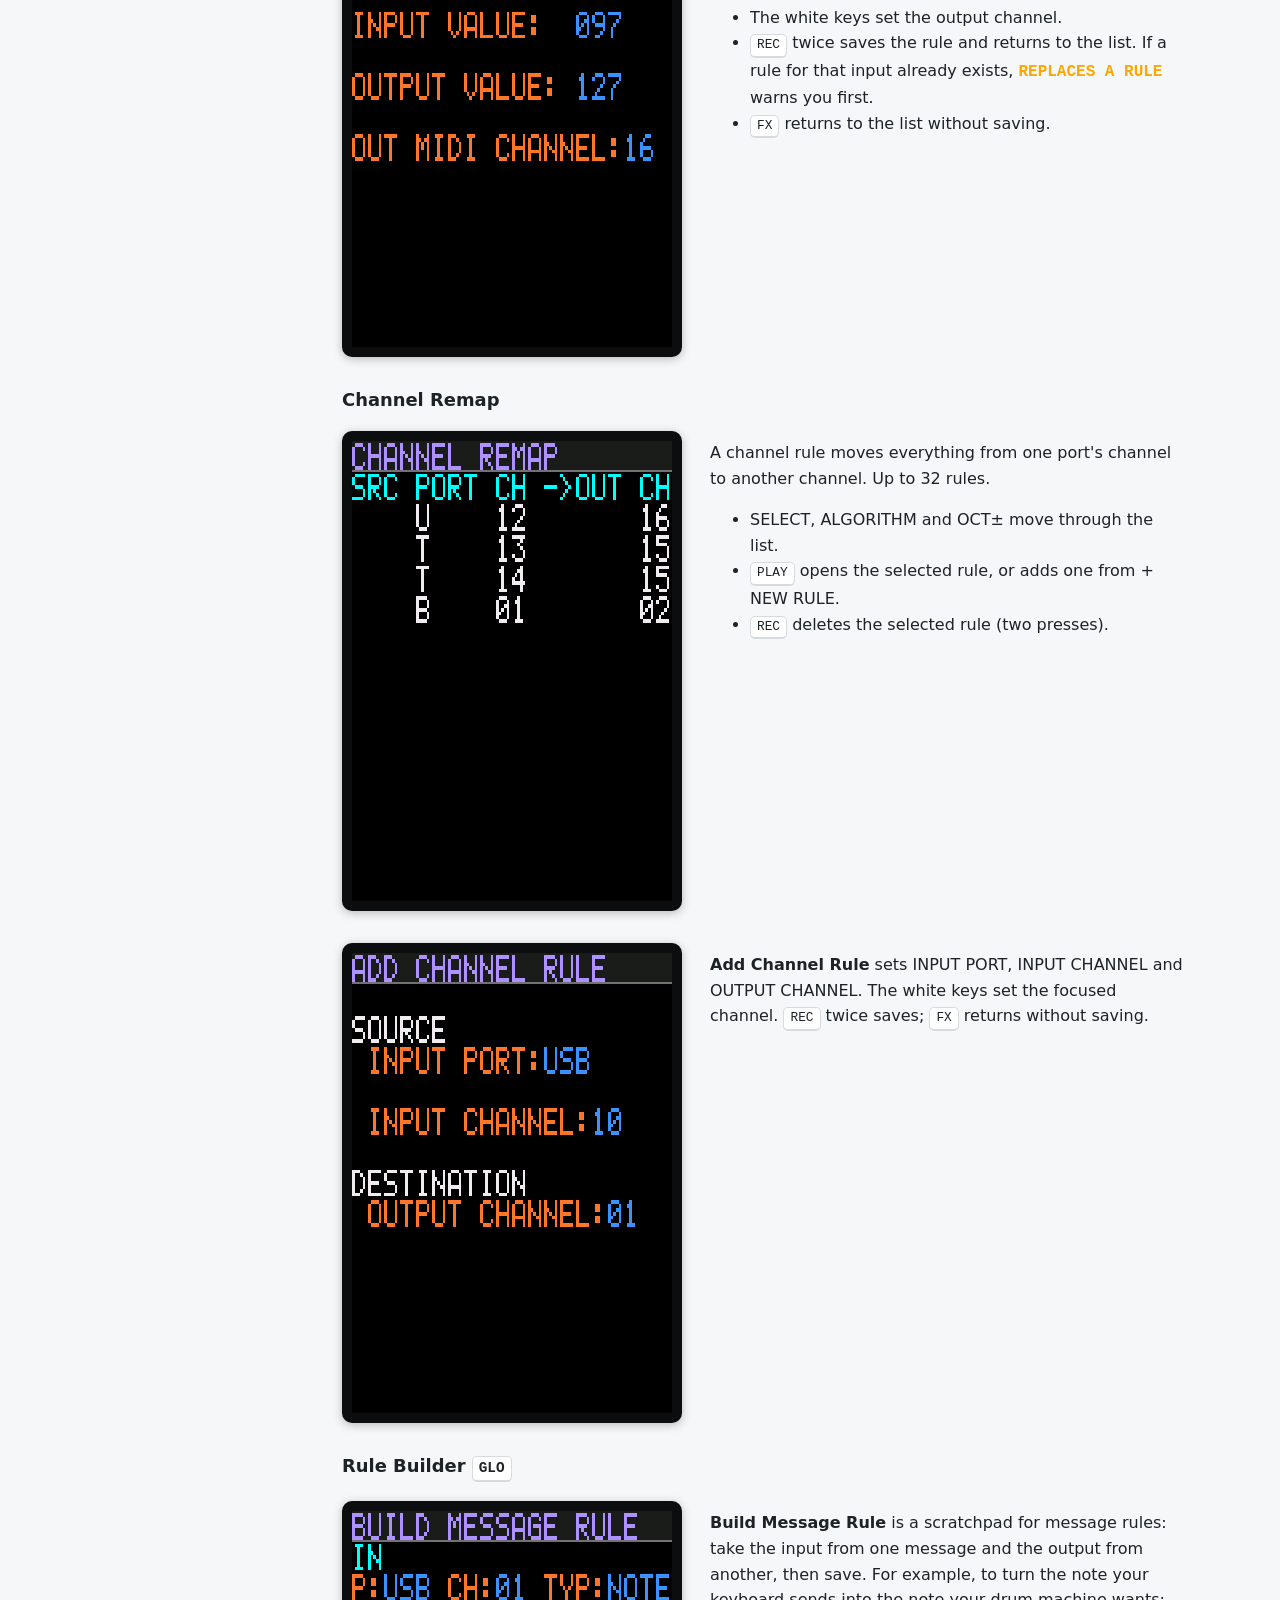
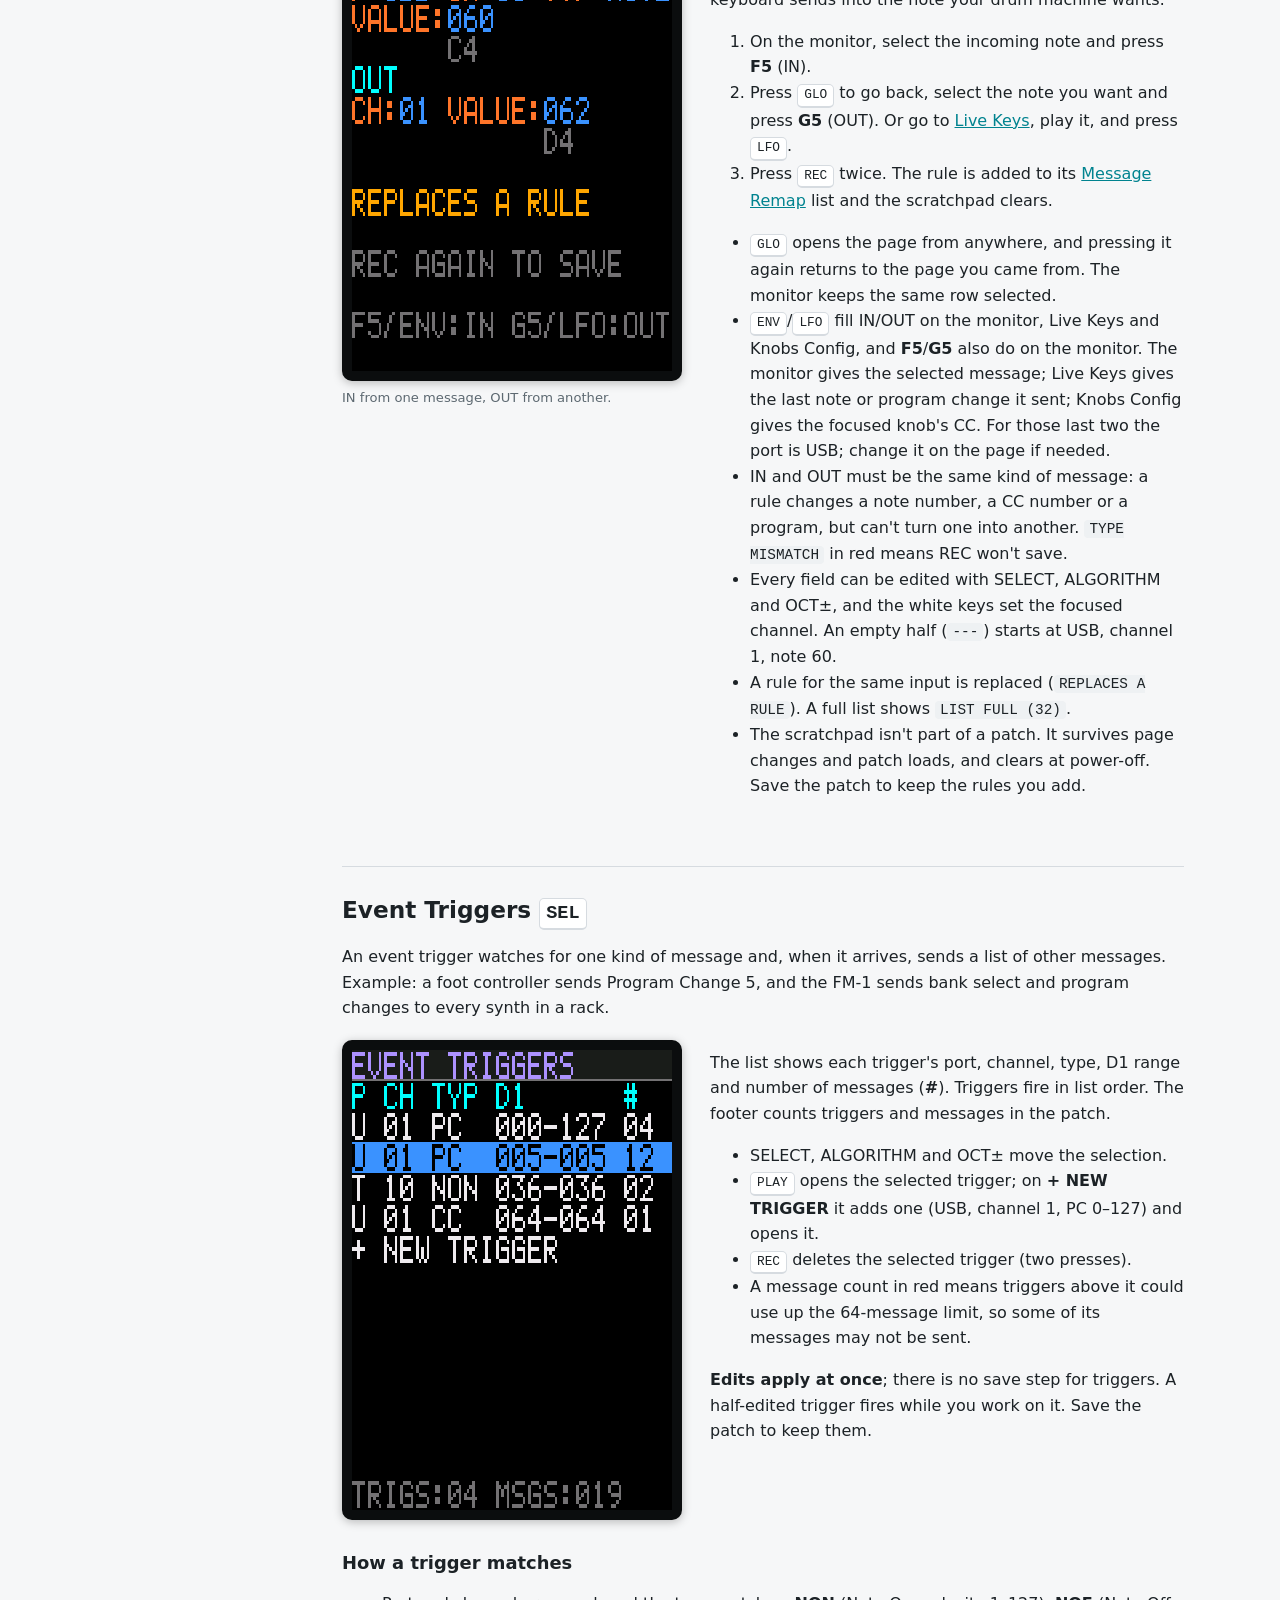
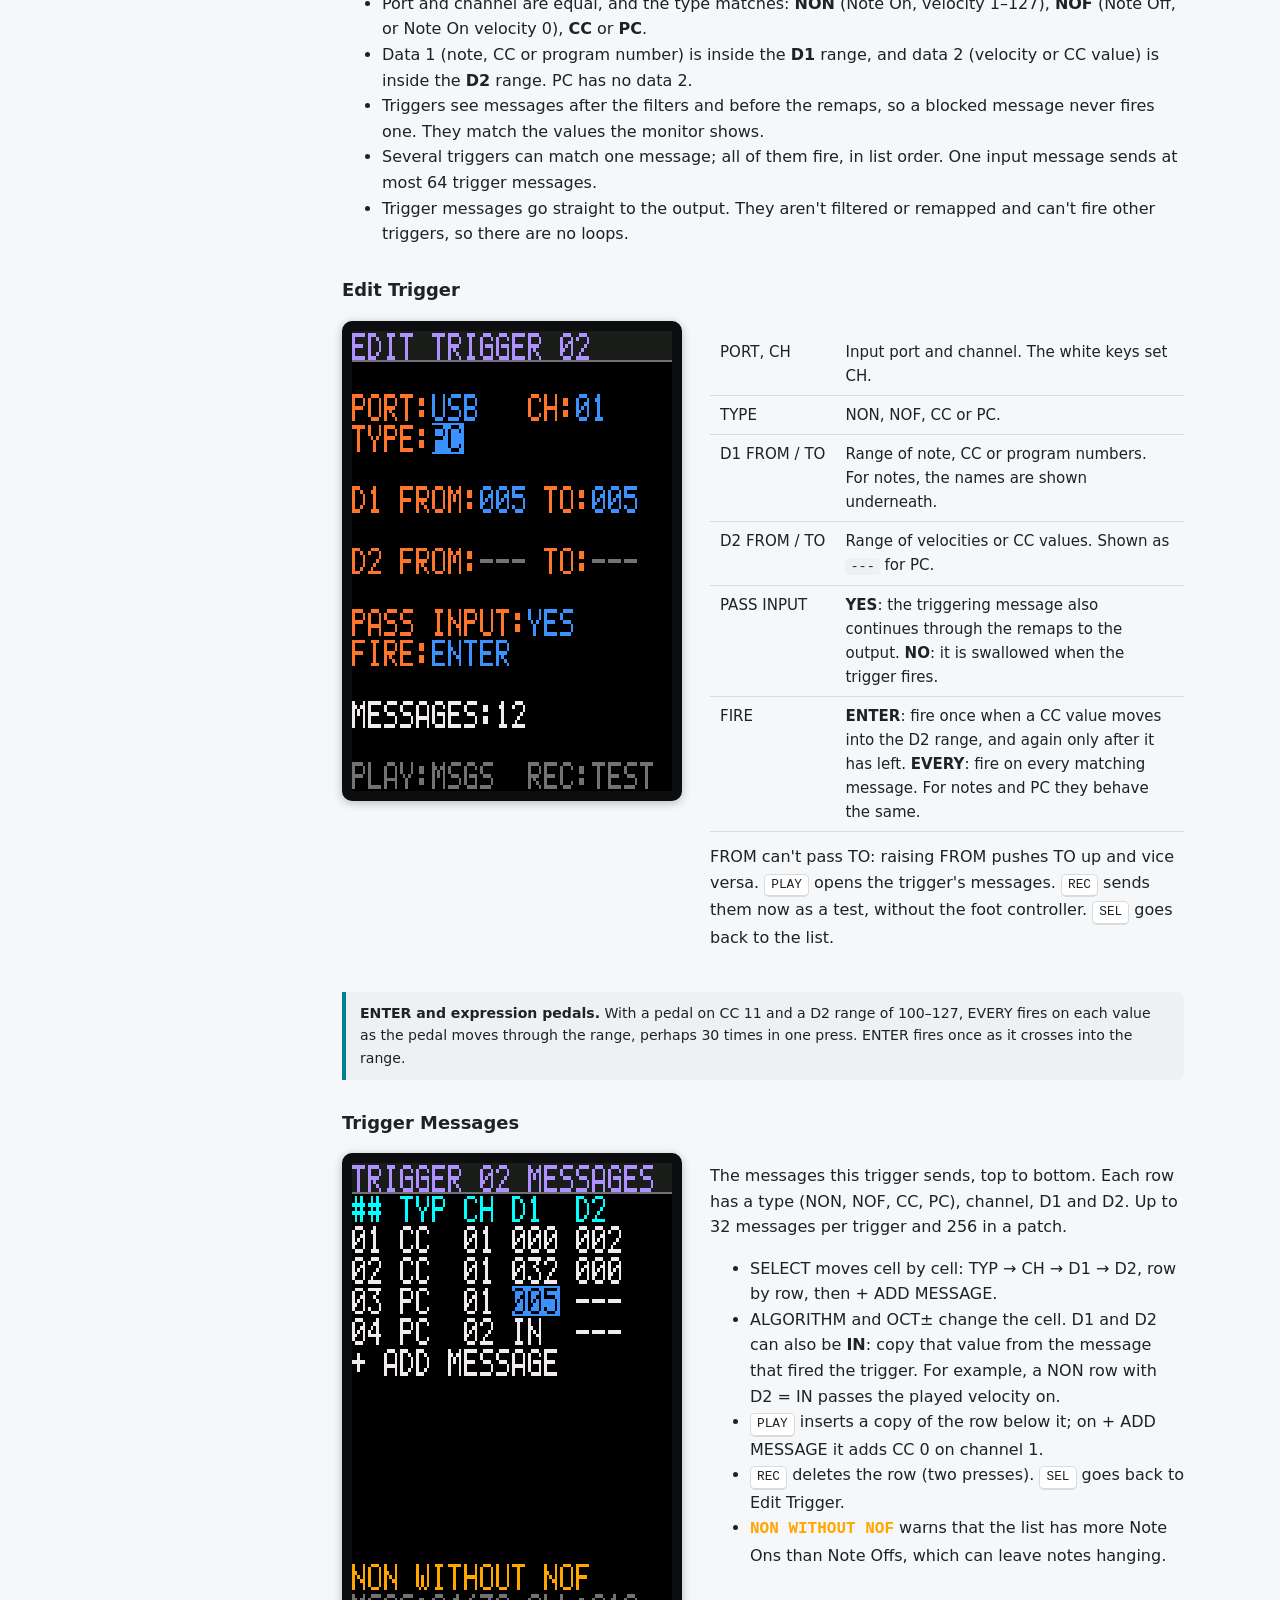
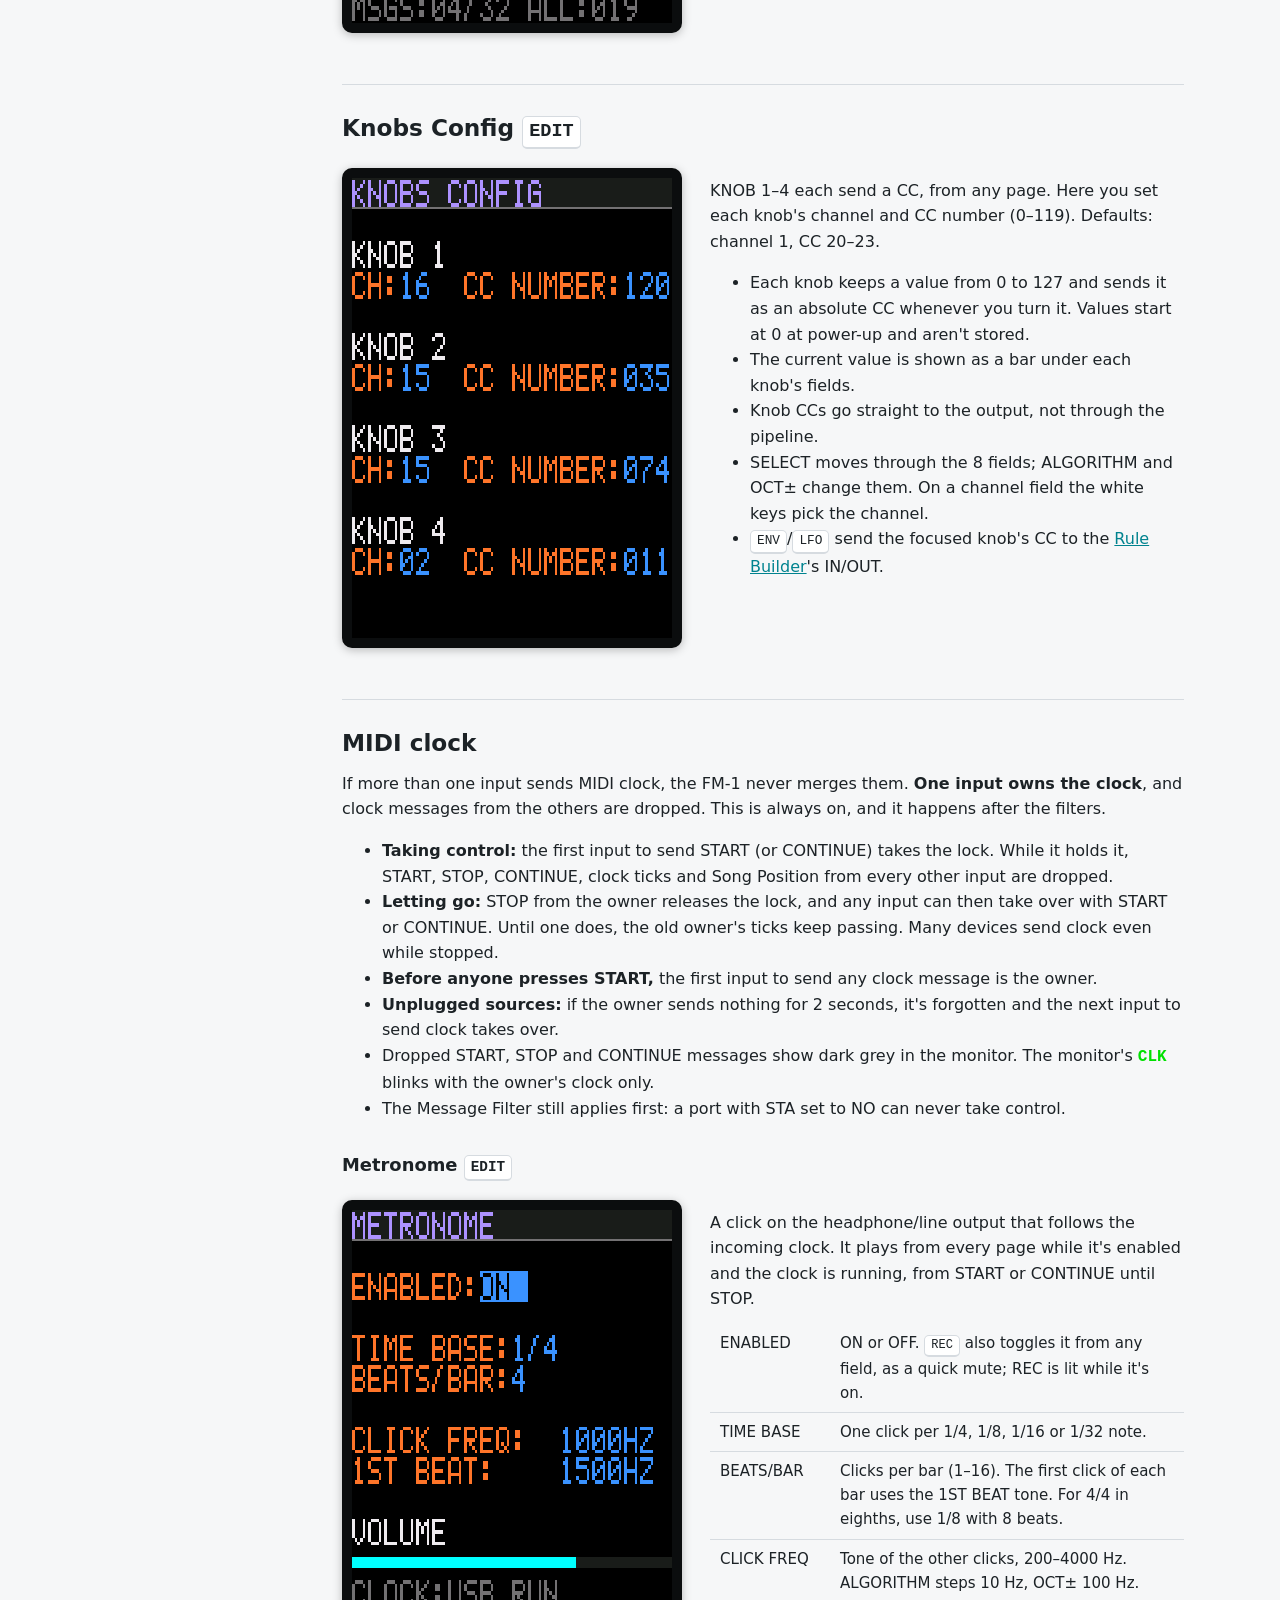
==== commit bfba9bd5: "Web patch editor A static page, html/editor.html, that reads, edits, tries and writes the FM-1 MIDI " ====
--- a/html/index.html
+++ b/html/index.html
@@ -30,7 +30,7 @@
 <body>
 <header class="topbar"><div class="inner">
   <a class="brand" href="index.html"><span class="dot"></span>FM-1 MIDI Processor</a>
-  <nav><a href="index.html" aria-current="page">Help</a><a href="flash.html">Flash firmware</a></nav>
+  <nav><a href="index.html" aria-current="page">Help</a><a href="flash.html">Flash firmware</a><a href="editor.html">Patch editor</a></nav>
 </div></header>
 
 <div class="wrap layout">
